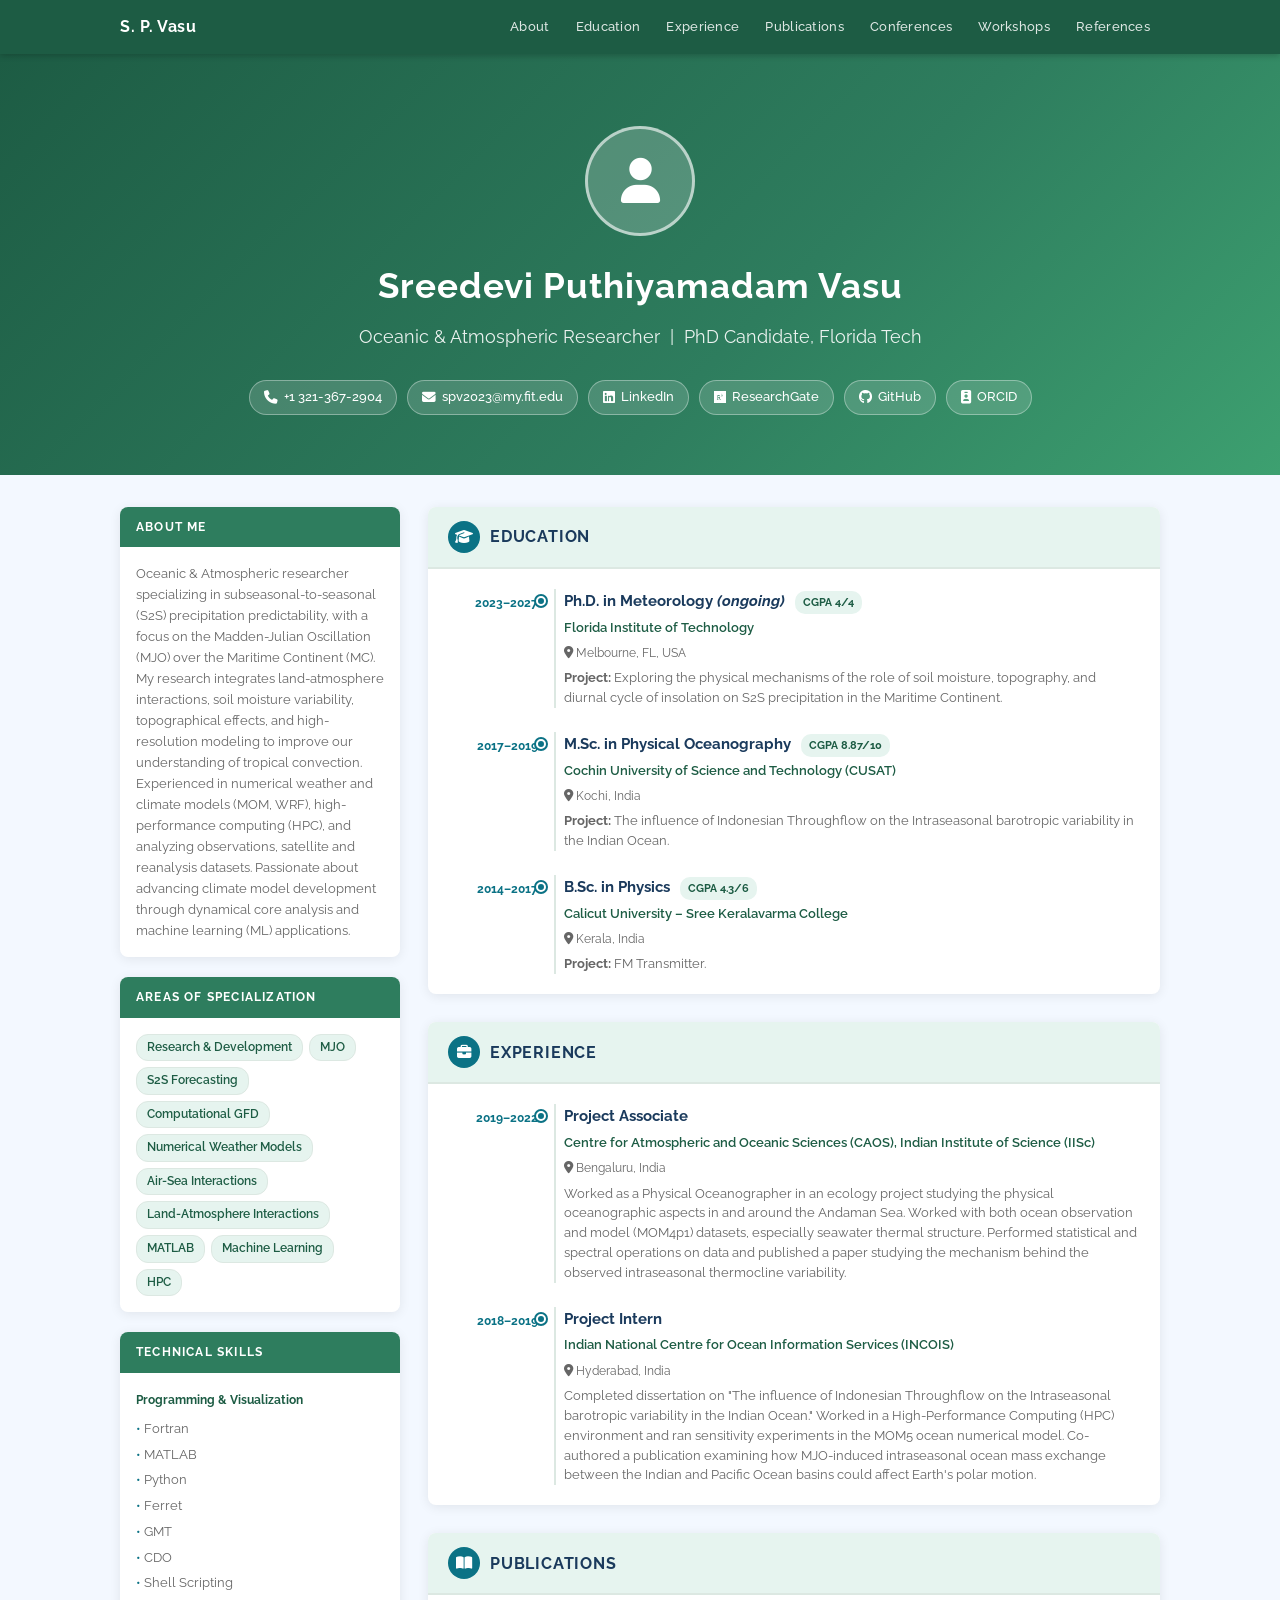
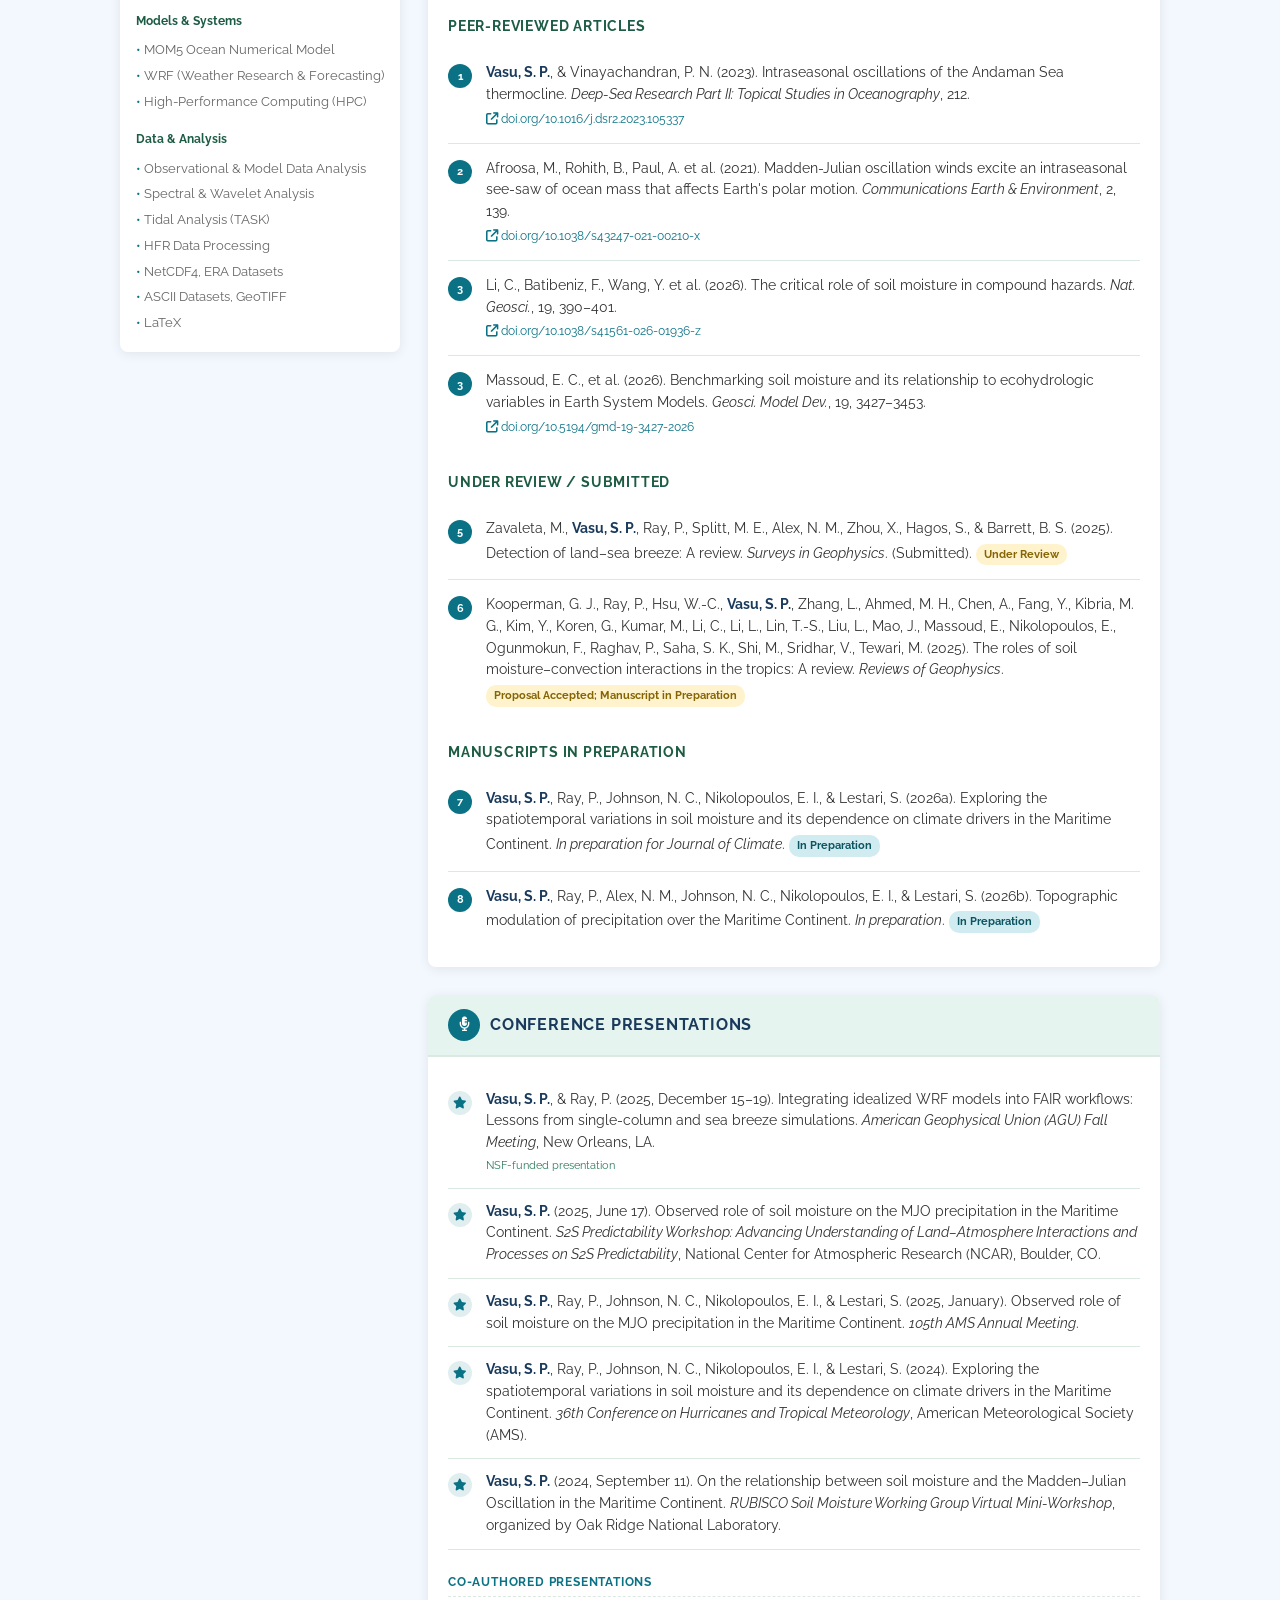
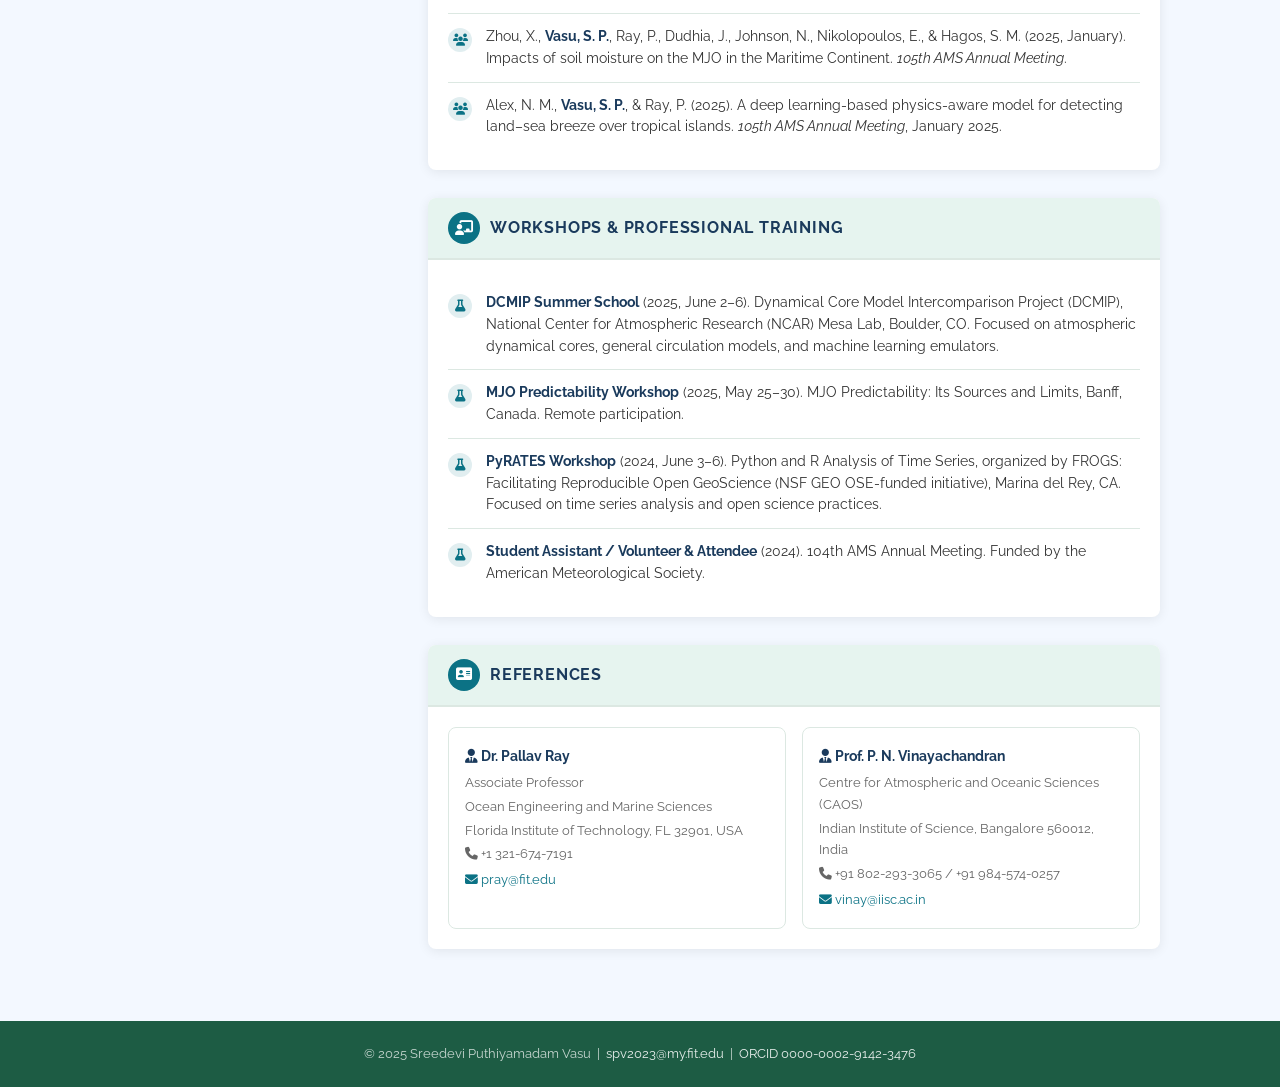
==== index.html @ 143bfe22 "Revise publication entries and fix formatting issues Updated publication details and formatting in t" ====
<!DOCTYPE html>
<html lang="en">
<head>
  <meta charset="UTF-8" />
  <meta name="viewport" content="width=device-width, initial-scale=1.0" />
  <title>Sreedevi Puthiyamadam Vasu – Oceanic &amp; Atmospheric Researcher</title>
  <meta name="description" content="Academic portfolio of Sreedevi Puthiyamadam Vasu, PhD candidate in Meteorology at Florida Institute of Technology, specializing in S2S precipitation predictability and the Madden-Julian Oscillation." />

  <!-- Font Awesome (icons) -->
  <link rel="stylesheet" href="https://cdnjs.cloudflare.com/ajax/libs/font-awesome/6.5.0/css/all.min.css" crossorigin="anonymous" referrerpolicy="no-referrer" />
  <!-- Google Fonts -->
  <link href="https://fonts.googleapis.com/css2?family=Raleway:wght@400;500;600;700&display=swap" rel="stylesheet" />
  <!-- Stylesheet -->
  <link rel="stylesheet" href="style.css" />
</head>
<body>

<!-- ===================== NAVIGATION ===================== -->
<nav aria-label="Site navigation">
  <div class="nav-inner">
    <span class="nav-brand">S. P. Vasu</span>
    <ul>
      <li><a href="#about">About</a></li>
      <li><a href="#education">Education</a></li>
      <li><a href="#experience">Experience</a></li>
      <li><a href="#publications">Publications</a></li>
      <li><a href="#conferences">Conferences</a></li>
      <li><a href="#workshops">Workshops</a></li>
      <li><a href="#references">References</a></li>
    </ul>
  </div>
</nav>

<!-- ===================== HERO ===================== -->
<header class="hero">
  <div class="avatar-circle" aria-hidden="true">
    <i class="fa-solid fa-user"></i>
  </div>
  <h1>Sreedevi Puthiyamadam Vasu</h1>
  <h2>Oceanic &amp; Atmospheric Researcher &nbsp;|&nbsp; PhD Candidate, Florida Tech</h2>

  <div class="contact-pills">
    <a href="tel:+13213672904">
      <span class="pill-icon"><i class="fa-solid fa-phone"></i></span>+1 321-367-2904
    </a>
    <a href="mailto:spv2023@my.fit.edu">
      <span class="pill-icon"><i class="fa-solid fa-envelope"></i></span>spv2023@my.fit.edu
    </a>
    <a href="https://www.linkedin.com/in/sreedeviputhiyamadam" target="_blank" rel="noopener">
      <span class="pill-icon"><i class="fa-brands fa-linkedin"></i></span>LinkedIn
    </a>
    <a href="https://www.researchgate.net/profile/Sreedevi-P-V" target="_blank" rel="noopener">
      <span class="pill-icon"><i class="fa-brands fa-researchgate"></i></span>ResearchGate
    </a>
    <a href="https://github.com/sputhiyamadam" target="_blank" rel="noopener">
      <span class="pill-icon"><i class="fa-brands fa-github"></i></span>GitHub
    </a>
    <a href="https://orcid.org/0000-0002-9142-3476" target="_blank" rel="noopener">
      <span class="pill-icon"><i class="fa-solid fa-id-badge"></i></span>ORCID
    </a>
  </div>
</header>

<!-- ===================== BODY LAYOUT ===================== -->
<div class="layout">

  <!-- ===== SIDEBAR ===== -->
  <aside class="sidebar" id="about">

    <!-- About -->
    <div class="card">
      <div class="card-header">About Me</div>
      <div class="card-body">
        <p>
          Oceanic &amp; Atmospheric researcher specializing in subseasonal-to-seasonal (S2S) precipitation
          predictability, with a focus on the Madden-Julian Oscillation (MJO) over the Maritime Continent (MC).
          My research integrates land-atmosphere interactions, soil moisture variability, topographical effects,
          and high-resolution modeling to improve our understanding of tropical convection. Experienced in
          numerical weather and climate models (MOM, WRF), high-performance computing (HPC), and analyzing
          observations, satellite and reanalysis datasets. Passionate about advancing climate model development
          through dynamical core analysis and machine learning (ML) applications.
        </p>
      </div>
    </div>

    <!-- Specializations -->
    <div class="card">
      <div class="card-header">Areas of Specialization</div>
      <div class="card-body">
        <div class="tag-cloud">
          <span class="tag">Research &amp; Development</span>
          <span class="tag">MJO</span>
          <span class="tag">S2S Forecasting</span>
          <span class="tag">Computational GFD</span>
          <span class="tag">Numerical Weather Models</span>
          <span class="tag">Air-Sea Interactions</span>
          <span class="tag">Land-Atmosphere Interactions</span>
          <span class="tag">MATLAB</span>
          <span class="tag">Machine Learning</span>
          <span class="tag">HPC</span>
        </div>
      </div>
    </div>

    <!-- Technical Skills -->
    <div class="card">
      <div class="card-header">Technical Skills</div>
      <div class="card-body">
        <div class="skill-group">
          <h4>Programming &amp; Visualization</h4>
          <ul>
            <li>Fortran</li>
            <li>MATLAB</li>
            <li>Python</li>
            <li>Ferret</li>
            <li>GMT</li>
            <li>CDO</li>
            <li>Shell Scripting</li>
          </ul>
        </div>
        <div class="skill-group">
          <h4>Models &amp; Systems</h4>
          <ul>
            <li>MOM5 Ocean Numerical Model</li>
            <li>WRF (Weather Research &amp; Forecasting)</li>
            <li>High-Performance Computing (HPC)</li>
          </ul>
        </div>
        <div class="skill-group">
          <h4>Data &amp; Analysis</h4>
          <ul>
            <li>Observational &amp; Model Data Analysis</li>
            <li>Spectral &amp; Wavelet Analysis</li>
            <li>Tidal Analysis (TASK)</li>
            <li>HFR Data Processing</li>
            <li>NetCDF4, ERA Datasets</li>
            <li>ASCII Datasets, GeoTIFF</li>
            <li>LaTeX</li>
          </ul>
        </div>
      </div>
    </div>

  </aside>

  <!-- ===== MAIN CONTENT ===== -->
  <main class="main-content">

    <!-- EDUCATION -->
    <section id="education">
      <div class="section-header">
        <div class="section-icon" aria-hidden="true"><i class="fa-solid fa-graduation-cap"></i></div>
        <h2>Education</h2>
      </div>
      <div class="section-body">
        <ul class="timeline">

          <li class="timeline-item">
            <div class="timeline-years">2023–2027</div>
            <div class="timeline-content">
              <div class="timeline-title">
                Ph.D. in Meteorology <em>(ongoing)</em>
                <span class="grade-badge">CGPA 4/4</span>
              </div>
              <div class="timeline-sub">Florida Institute of Technology</div>
              <div class="timeline-location"><i class="fa-solid fa-location-dot"></i> Melbourne, FL, USA</div>
              <div class="timeline-detail">
                <strong>Project:</strong> Exploring the physical mechanisms of the role of soil moisture, topography,
                and diurnal cycle of insolation on S2S precipitation in the Maritime Continent.
              </div>
            </div>
          </li>

          <li class="timeline-item">
            <div class="timeline-years">2017–2019</div>
            <div class="timeline-content">
              <div class="timeline-title">
                M.Sc. in Physical Oceanography
                <span class="grade-badge">CGPA 8.87/10</span>
              </div>
              <div class="timeline-sub">Cochin University of Science and Technology (CUSAT)</div>
              <div class="timeline-location"><i class="fa-solid fa-location-dot"></i> Kochi, India</div>
              <div class="timeline-detail">
                <strong>Project:</strong> The influence of Indonesian Throughflow on the Intraseasonal barotropic
                variability in the Indian Ocean.
              </div>
            </div>
          </li>

          <li class="timeline-item">
            <div class="timeline-years">2014–2017</div>
            <div class="timeline-content">
              <div class="timeline-title">
                B.Sc. in Physics
                <span class="grade-badge">CGPA 4.3/6</span>
              </div>
              <div class="timeline-sub">Calicut University – Sree Keralavarma College</div>
              <div class="timeline-location"><i class="fa-solid fa-location-dot"></i> Kerala, India</div>
              <div class="timeline-detail">
                <strong>Project:</strong> FM Transmitter.
              </div>
            </div>
          </li>

        </ul>
      </div>
    </section>

    <!-- EXPERIENCE -->
    <section id="experience">
      <div class="section-header">
        <div class="section-icon" aria-hidden="true"><i class="fa-solid fa-briefcase"></i></div>
        <h2>Experience</h2>
      </div>
      <div class="section-body">
        <ul class="timeline">

          <li class="timeline-item">
            <div class="timeline-years">2019–2022</div>
            <div class="timeline-content">
              <div class="timeline-title">Project Associate</div>
              <div class="timeline-sub">Centre for Atmospheric and Oceanic Sciences (CAOS), Indian Institute of Science (IISc)</div>
              <div class="timeline-location"><i class="fa-solid fa-location-dot"></i> Bengaluru, India</div>
              <div class="timeline-detail">
                Worked as a Physical Oceanographer in an ecology project studying the physical oceanographic
                aspects in and around the Andaman Sea. Worked with both ocean observation and model (MOM4p1)
                datasets, especially seawater thermal structure. Performed statistical and spectral operations
                on data and published a paper studying the mechanism behind the observed intraseasonal
                thermocline variability.
              </div>
            </div>
          </li>

          <li class="timeline-item">
            <div class="timeline-years">2018–2019</div>
            <div class="timeline-content">
              <div class="timeline-title">Project Intern</div>
              <div class="timeline-sub">Indian National Centre for Ocean Information Services (INCOIS)</div>
              <div class="timeline-location"><i class="fa-solid fa-location-dot"></i> Hyderabad, India</div>
              <div class="timeline-detail">
                Completed dissertation on "The influence of Indonesian Throughflow on the Intraseasonal
                barotropic variability in the Indian Ocean." Worked in a High-Performance Computing (HPC)
                environment and ran sensitivity experiments in the MOM5 ocean numerical model. Co-authored
                a publication examining how MJO-induced intraseasonal ocean mass exchange between the Indian
                and Pacific Ocean basins could affect Earth's polar motion.
              </div>
            </div>
          </li>

        </ul>
      </div>
    </section>

    <!-- PUBLICATIONS -->
    <section id="publications">
      <div class="section-header">
        <div class="section-icon" aria-hidden="true"><i class="fa-solid fa-book-open"></i></div>
        <h2>Publications</h2>
      </div>
      <div class="section-body">

        <h3 style="font-size:.85rem;color:var(--green-dk);text-transform:uppercase;letter-spacing:.8px;margin-bottom:10px;">Peer-Reviewed Articles</h3>
        <ul class="pub-list">

          <li class="pub-item">
            <div class="pub-num">1</div>
            <div class="pub-text">
              <strong>Vasu, S. P.</strong>, &amp; Vinayachandran, P. N. (2023). Intraseasonal oscillations of the
              Andaman Sea thermocline. <em>Deep-Sea Research Part II: Topical Studies in Oceanography</em>, 212.
              <a class="doi-link" href="https://doi.org/10.1016/j.dsr2.2023.105337" target="_blank" rel="noopener">
                <i class="fa-solid fa-arrow-up-right-from-square"></i> doi.org/10.1016/j.dsr2.2023.105337
              </a>
            </div>
          </li>

          <li class="pub-item">
            <div class="pub-num">2</div>
            <div class="pub-text">
              Afroosa, M., Rohith, B., Paul, A. et al. (2021). Madden-Julian oscillation winds excite an
              intraseasonal see-saw of ocean mass that affects Earth's polar motion.
              <em>Communications Earth &amp; Environment</em>, 2, 139.
              <a class="doi-link" href="https://doi.org/10.1038/s43247-021-00210-x" target="_blank" rel="noopener">
                <i class="fa-solid fa-arrow-up-right-from-square"></i> doi.org/10.1038/s43247-021-00210-x
              </a>
            </div>
          </li>

          <li class="pub-item">
            <div class="pub-num">3</div>
            <div class="pub-text">
              Li, C., Batibeniz, F., Wang, Y. et al. (2026). The critical role of soil moisture in compound hazards.
              <em>Nat. Geosci.</em>, 19, 390–401.
              <a class="doi-link" href="https://doi.org/10.1038/s41561-026-01936-z" target="_blank" rel="noopener">
                <i class="fa-solid fa-arrow-up-right-from-square"></i> doi.org/10.1038/s41561-026-01936-z
              </a>
            </div>
          </li>
          
          <li class="pub-item">
            <div class="pub-num">3</div>
            <div class="pub-text">
              Massoud, E. C., et al. (2026). Benchmarking soil moisture and its relationship to ecohydrologic variables in Earth System Models.
              <em> Geosci. Model Dev.</em>, 19, 3427–3453.
              <a class="doi-link" href="https://doi.org/10.5194/gmd-19-3427-2026" target="_blank" rel="noopener">
                <i class="fa-solid fa-arrow-up-right-from-square"></i> doi.org/10.5194/gmd-19-3427-2026
              </a>
            </div>
          </li>
          
        </ul>

        <h3 style="font-size:.85rem;color:var(--green-dk);text-transform:uppercase;letter-spacing:.8px;margin:20px 0 10px;">Under Review / Submitted</h3>
        <ul class="pub-list">

          <li class="pub-item">
            <div class="pub-num">5</div>
            <div class="pub-text">
              Zavaleta, M., <strong>Vasu, S. P.</strong>, Ray, P., Splitt, M. E., Alex, N. M., Zhou, X.,
              Hagos, S., &amp; Barrett, B. S. (2025). Detection of land–sea breeze: A review.
              <em>Surveys in Geophysics</em>. (Submitted).
              <span class="pub-badge badge-review">Under Review</span>
            </div>
          </li>

          <li class="pub-item">
            <div class="pub-num">6</div>
            <div class="pub-text">
              Kooperman, G. J., Ray, P., Hsu, W.-C., <strong>Vasu, S. P.</strong>, Zhang, L., Ahmed, M. H.,
              Chen, A., Fang, Y., Kibria, M. G., Kim, Y., Koren, G., Kumar, M., Li, C., Li, L., Lin, T.-S.,
              Liu, L., Mao, J., Massoud, E., Nikolopoulos, E., Ogunmokun, F., Raghav, P., Saha, S. K.,
              Shi, M., Sridhar, V., Tewari, M. (2025). The roles of soil moisture–convection interactions in
              the tropics: A review. <em>Reviews of Geophysics</em>.
              <span class="pub-badge badge-review">Proposal Accepted; Manuscript in Preparation</span>
            </div>
          </li>

        </ul>

        <h3 style="font-size:.85rem;color:var(--green-dk);text-transform:uppercase;letter-spacing:.8px;margin:20px 0 10px;">Manuscripts in Preparation</h3>
        <ul class="pub-list">

          <li class="pub-item">
            <div class="pub-num">7</div>
            <div class="pub-text">
              <strong>Vasu, S. P.</strong>, Ray, P., Johnson, N. C., Nikolopoulos, E. I., &amp; Lestari, S.
              (2026a). Exploring the spatiotemporal variations in soil moisture and its dependence on climate
              drivers in the Maritime Continent.
              <em>In preparation for Journal of Climate</em>.
              <span class="pub-badge badge-prep">In Preparation</span>
            </div>
          </li>

          <li class="pub-item">
            <div class="pub-num">8</div>
            <div class="pub-text">
              <strong>Vasu, S. P.</strong>, Ray, P., Alex, N. M., Johnson, N. C., Nikolopoulos, E. I., &amp;
              Lestari, S. (2026b). Topographic modulation of precipitation over the Maritime Continent.
              <em>In preparation</em>.
              <span class="pub-badge badge-prep">In Preparation</span>
            </div>
          </li>

        </ul>
      </div>
    </section>

    <!-- CONFERENCE PRESENTATIONS -->
    <section id="conferences">
      <div class="section-header">
        <div class="section-icon" aria-hidden="true"><i class="fa-solid fa-microphone-lines"></i></div>
        <h2>Conference Presentations</h2>
      </div>
      <div class="section-body">
        <ul class="conf-list">

          <li class="conf-item">
            <div class="conf-icon"><i class="fa-solid fa-star"></i></div>
            <div class="conf-text">
              <strong>Vasu, S. P.</strong>, &amp; Ray, P. (2025, December 15–19). Integrating idealized WRF models
              into FAIR workflows: Lessons from single-column and sea breeze simulations.
              <em>American Geophysical Union (AGU) Fall Meeting</em>, New Orleans, LA.
              <br><small style="color:var(--green);">NSF-funded presentation</small>
            </div>
          </li>

          <li class="conf-item">
            <div class="conf-icon"><i class="fa-solid fa-star"></i></div>
            <div class="conf-text">
              <strong>Vasu, S. P.</strong> (2025, June 17). Observed role of soil moisture on the MJO precipitation
              in the Maritime Continent.
              <em>S2S Predictability Workshop: Advancing Understanding of Land–Atmosphere Interactions and
              Processes on S2S Predictability</em>, National Center for Atmospheric Research (NCAR), Boulder, CO.
            </div>
          </li>

          <li class="conf-item">
            <div class="conf-icon"><i class="fa-solid fa-star"></i></div>
            <div class="conf-text">
              <strong>Vasu, S. P.</strong>, Ray, P., Johnson, N. C., Nikolopoulos, E. I., &amp; Lestari, S.
              (2025, January). Observed role of soil moisture on the MJO precipitation in the Maritime Continent.
              <em>105th AMS Annual Meeting</em>.
            </div>
          </li>

          <li class="conf-item">
            <div class="conf-icon"><i class="fa-solid fa-star"></i></div>
            <div class="conf-text">
              <strong>Vasu, S. P.</strong>, Ray, P., Johnson, N. C., Nikolopoulos, E. I., &amp; Lestari, S.
              (2024). Exploring the spatiotemporal variations in soil moisture and its dependence on climate
              drivers in the Maritime Continent.
              <em>36th Conference on Hurricanes and Tropical Meteorology</em>, American Meteorological Society (AMS).
            </div>
          </li>

          <li class="conf-item">
            <div class="conf-icon"><i class="fa-solid fa-star"></i></div>
            <div class="conf-text">
              <strong>Vasu, S. P.</strong> (2024, September 11). On the relationship between soil moisture and
              the Madden–Julian Oscillation in the Maritime Continent.
              <em>RUBISCO Soil Moisture Working Group Virtual Mini-Workshop</em>, organized by Oak Ridge National
              Laboratory.
            </div>
          </li>

          <li class="conf-item" style="grid-column:1/-1">
            <div class="conf-divider" style="width:100%;">Co-authored Presentations</div>
          </li>

          <li class="conf-item">
            <div class="conf-icon"><i class="fa-solid fa-users"></i></div>
            <div class="conf-text">
              Zhou, X., <strong>Vasu, S. P.</strong>, Ray, P., Dudhia, J., Johnson, N., Nikolopoulos, E.,
              &amp; Hagos, S. M. (2025, January). Impacts of soil moisture on the MJO in the Maritime Continent.
              <em>105th AMS Annual Meeting</em>.
            </div>
          </li>

          <li class="conf-item">
            <div class="conf-icon"><i class="fa-solid fa-users"></i></div>
            <div class="conf-text">
              Alex, N. M., <strong>Vasu, S. P.</strong>, &amp; Ray, P. (2025). A deep learning-based
              physics-aware model for detecting land–sea breeze over tropical islands.
              <em>105th AMS Annual Meeting</em>, January 2025.
            </div>
          </li>

        </ul>
      </div>
    </section>

    <!-- WORKSHOPS & TRAINING -->
    <section id="workshops">
      <div class="section-header">
        <div class="section-icon" aria-hidden="true"><i class="fa-solid fa-chalkboard-user"></i></div>
        <h2>Workshops &amp; Professional Training</h2>
      </div>
      <div class="section-body">
        <ul class="conf-list">

          <li class="conf-item">
            <div class="conf-icon"><i class="fa-solid fa-flask"></i></div>
            <div class="conf-text">
              <strong>DCMIP Summer School</strong> (2025, June 2–6). Dynamical Core Model Intercomparison Project
              (DCMIP), National Center for Atmospheric Research (NCAR) Mesa Lab, Boulder, CO. Focused on
              atmospheric dynamical cores, general circulation models, and machine learning emulators.
            </div>
          </li>

          <li class="conf-item">
            <div class="conf-icon"><i class="fa-solid fa-flask"></i></div>
            <div class="conf-text">
              <strong>MJO Predictability Workshop</strong> (2025, May 25–30). MJO Predictability: Its Sources and
              Limits, Banff, Canada. Remote participation.
            </div>
          </li>

          <li class="conf-item">
            <div class="conf-icon"><i class="fa-solid fa-flask"></i></div>
            <div class="conf-text">
              <strong>PyRATES Workshop</strong> (2024, June 3–6). Python and R Analysis of Time Series, organized
              by FROGS: Facilitating Reproducible Open GeoScience (NSF GEO OSE-funded initiative), Marina del
              Rey, CA. Focused on time series analysis and open science practices.
            </div>
          </li>

          <li class="conf-item">
            <div class="conf-icon"><i class="fa-solid fa-flask"></i></div>
            <div class="conf-text">
              <strong>Student Assistant / Volunteer &amp; Attendee</strong> (2024). 104th AMS Annual Meeting.
              Funded by the American Meteorological Society.
            </div>
          </li>

        </ul>
      </div>
    </section>

    <!-- REFERENCES -->
    <section id="references">
      <div class="section-header">
        <div class="section-icon" aria-hidden="true"><i class="fa-solid fa-address-card"></i></div>
        <h2>References</h2>
      </div>
      <div class="section-body">
        <div class="ref-grid">

          <div class="ref-card">
            <h3><i class="fa-solid fa-user-tie"></i> Dr. Pallav Ray</h3>
            <p>Associate Professor</p>
            <p>Ocean Engineering and Marine Sciences</p>
            <p>Florida Institute of Technology, FL 32901, USA</p>
            <p><i class="fa-solid fa-phone"></i> +1 321-674-7191</p>
            <a href="mailto:pray@fit.edu"><i class="fa-solid fa-envelope"></i> pray@fit.edu</a>
          </div>

          <div class="ref-card">
            <h3><i class="fa-solid fa-user-tie"></i> Prof. P. N. Vinayachandran</h3>
            <p>Centre for Atmospheric and Oceanic Sciences (CAOS)</p>
            <p>Indian Institute of Science, Bangalore 560012, India</p>
            <p><i class="fa-solid fa-phone"></i> +91 802-293-3065 / +91 984-574-0257</p>
            <a href="mailto:vinay@iisc.ac.in"><i class="fa-solid fa-envelope"></i> vinay@iisc.ac.in</a>
          </div>

        </div>
      </div>
    </section>

  </main>
</div><!-- /.layout -->

<!-- ===================== FOOTER ===================== -->
<footer>
  <p>
    &copy; 2025 Sreedevi Puthiyamadam Vasu &nbsp;|&nbsp;
    <a href="mailto:spv2023@my.fit.edu">spv2023@my.fit.edu</a> &nbsp;|&nbsp;
    <a href="https://orcid.org/0000-0002-9142-3476" target="_blank" rel="noopener">ORCID 0000-0002-9142-3476</a>
  </p>
</footer>

</body>
</html>
---- style.css ----
/* =============================================
   Sreedevi Puthiyamadam Vasu – Academic Portfolio
   ============================================= */

/* ---------- Reset & Base ---------- */
*, *::before, *::after {
  box-sizing: border-box;
  margin: 0;
  padding: 0;
}

:root {
  --green:    #2e7d5e;
  --green-dk: #1d5c44;
  --green-lt: #e6f4ef;
  --blue:     #1a3a5c;

  /* Updated palette (requested):
     - Accent: deep ocean teal
     - Background: soft blue tint
  */
  --accent:   #0B7285;
  --text:     #333;
  --muted:    #666;
  --border:   #dce8e2;
  --bg:       #F3F8FF;
  --white:    #ffffff;
  --shadow:   0 2px 12px rgba(0,0,0,.08);
  --radius:   8px;
  --font-sans: 'Raleway', 'Segoe UI', Arial, sans-serif;
}

html { scroll-behavior: smooth; }

body {
  font-family: var(--font-sans);
  font-size: 15px;
  color: var(--text);
  background: var(--bg);
  line-height: 1.7;
}

a { color: var(--accent); text-decoration: none; }
a:hover { text-decoration: underline; }

/* ---------- Google Font ---------- */
@import url('https://fonts.googleapis.com/css2?family=Raleway:wght@400;500;600;700&display=swap');

/* ---------- Layout ---------- */
.container {
  max-width: 1080px;
  margin: 0 auto;
  padding: 0 20px;
}

/* ---------- Navigation ---------- */
nav {
  background: var(--green-dk);
  position: sticky;
  top: 0;
  z-index: 100;
  box-shadow: 0 2px 6px rgba(0,0,0,.2);
}

nav .nav-inner {
  display: flex;
  align-items: center;
  justify-content: space-between;
  height: 54px;
  max-width: 1080px;
  margin: 0 auto;
  padding: 0 20px;
}

nav .nav-brand {
  color: var(--white);
  font-weight: 700;
  font-size: 1rem;
  letter-spacing: .5px;
}

nav ul {
  list-style: none;
  display: flex;
  gap: 6px;
  flex-wrap: wrap;
}

nav ul li a {
  color: rgba(255,255,255,.85);
  font-size: .8rem;
  font-weight: 500;
  padding: 6px 10px;
  border-radius: 4px;
  transition: background .2s, color .2s;
  letter-spacing: .3px;
}

nav ul li a:hover {
  background: rgba(255,255,255,.15);
  color: var(--white);
  text-decoration: none;
}

/* ---------- Hero / Header ---------- */
header.hero {
  background: linear-gradient(135deg, var(--green-dk) 0%, var(--green) 60%, #3da070 100%);
  color: var(--white);
  padding: 72px 20px 60px;
  text-align: center;
}

header.hero .avatar-circle {
  width: 110px;
  height: 110px;
  border-radius: 50%;
  background: rgba(255,255,255,.2);
  border: 3px solid rgba(255,255,255,.6);
  display: flex;
  align-items: center;
  justify-content: center;
  font-size: 2.8rem;
  margin: 0 auto 20px;
  color: var(--white);
}

header.hero h1 {
  font-size: 2.2rem;
  font-weight: 700;
  letter-spacing: 1px;
  margin-bottom: 6px;
}

header.hero h2 {
  font-size: 1.1rem;
  font-weight: 400;
  opacity: .9;
  margin-bottom: 28px;
}

.contact-pills {
  display: flex;
  flex-wrap: wrap;
  justify-content: center;
  gap: 10px;
}

.contact-pills a {
  display: inline-flex;
  align-items: center;
  gap: 6px;
  background: rgba(255,255,255,.15);
  color: var(--white);
  border: 1px solid rgba(255,255,255,.35);
  border-radius: 20px;
  padding: 5px 14px;
  font-size: .8rem;
  font-weight: 500;
  transition: background .2s;
}

.contact-pills a:hover {
  background: rgba(255,255,255,.28);
  text-decoration: none;
}

.contact-pills .pill-icon { font-size: .85rem; }

/* ---------- Two-column layout ---------- */
.layout {
  display: grid;
  grid-template-columns: 280px 1fr;
  gap: 28px;
  padding: 32px 20px;
  max-width: 1080px;
  margin: 0 auto;
  align-items: start;
}

/* ---------- Sidebar ---------- */
.sidebar {
  position: sticky;
  top: 70px;
  display: flex;
  flex-direction: column;
  gap: 20px;
}

.card {
  background: var(--white);
  border-radius: var(--radius);
  box-shadow: var(--shadow);
  overflow: hidden;
}

.card-header {
  background: var(--green);
  color: var(--white);
  font-size: .75rem;
  font-weight: 700;
  letter-spacing: 1.2px;
  text-transform: uppercase;
  padding: 10px 16px;
}

.card-body {
  padding: 16px;
}

/* About mini */
.card-body p { font-size: .82rem; color: var(--muted); line-height: 1.6; }

/* Skills list */
.skill-group { margin-bottom: 14px; }
.skill-group:last-child { margin-bottom: 0; }
.skill-group h4 { font-size: .78rem; color: var(--green-dk); font-weight: 700; margin-bottom: 6px; }
.skill-group ul { list-style: none; }
.skill-group ul li { font-size: .8rem; color: var(--muted); padding: 2px 0; }
.skill-group ul li::before { content: "•  "; color: var(--accent); }

/* Specialization tags */
.tag-cloud { display: flex; flex-wrap: wrap; gap: 6px; }
.tag {
  background: var(--green-lt);
  color: var(--green-dk);
  border: 1px solid var(--border);
  border-radius: 12px;
  padding: 3px 10px;
  font-size: .72rem;
  font-weight: 600;
}

/* ---------- Main content ---------- */
.main-content {
  display: flex;
  flex-direction: column;
  gap: 28px;
}

/* ---------- Sections ---------- */
section {
  background: var(--white);
  border-radius: var(--radius);
  box-shadow: var(--shadow);
  overflow: hidden;
}

.section-header {
  display: flex;
  align-items: center;
  gap: 10px;
  background: var(--green-lt);
  border-bottom: 2px solid var(--border);
  padding: 14px 20px;
}

.section-header .section-icon {
  width: 32px;
  height: 32px;
  border-radius: 50%;
  background: var(--accent);
  color: var(--white);
  display: flex;
  align-items: center;
  justify-content: center;
  font-size: .9rem;
  flex-shrink: 0;
}

.section-header h2 {
  font-size: 1rem;
  font-weight: 700;
  color: var(--blue);
  text-transform: uppercase;
  letter-spacing: .8px;
}

.section-body { padding: 20px; }

/* ---------- Timeline (Degrees & Experience) ---------- */
.timeline { list-style: none; }

.timeline-item {
  display: grid;
  grid-template-columns: 90px 1fr;
  gap: 0 16px;
  margin-bottom: 24px;
  position: relative;
}

.timeline-item:last-child { margin-bottom: 0; }

.timeline-years {
  text-align: right;
  font-size: .78rem;
  font-weight: 700;
  color: var(--accent);
  padding-top: 3px;
  position: relative;
}

.timeline-years::after {
  content: '';
  position: absolute;
  right: -8px;
  top: 7px;
  width: 10px;
  height: 10px;
  border-radius: 50%;
  background: var(--accent);
  border: 2px solid var(--white);
  box-shadow: 0 0 0 2px var(--accent);
}

.timeline-content {
  padding-left: 8px;
  border-left: 2px solid var(--border);
}

.timeline-title {
  font-weight: 700;
  font-size: .95rem;
  color: var(--blue);
  margin-bottom: 2px;
}

.timeline-sub {
  font-size: .82rem;
  color: var(--green-dk);
  font-weight: 600;
  margin-bottom: 3px;
}

.timeline-location {
  font-size: .78rem;
  color: var(--muted);
  margin-bottom: 5px;
}

.timeline-detail {
  font-size: .8rem;
  color: var(--muted);
  line-height: 1.55;
}

.grade-badge {
  display: inline-block;
  background: var(--green-lt);
  color: var(--green-dk);
  border-radius: 10px;
  font-size: .7rem;
  font-weight: 700;
  padding: 2px 8px;
  margin-left: 6px;
}

/* ---------- Publications ---------- */
.pub-list { list-style: none; }

.pub-item {
  padding: 14px 0;
  border-bottom: 1px solid var(--border);
  display: grid;
  grid-template-columns: 28px 1fr;
  gap: 0 10px;
}

.pub-item:last-child { border-bottom: none; }

.pub-num {
  width: 24px;
  height: 24px;
  border-radius: 50%;
  background: var(--accent);
  color: var(--white);
  font-size: .7rem;
  font-weight: 700;
  display: flex;
  align-items: center;
  justify-content: center;
  flex-shrink: 0;
  margin-top: 2px;
}

.pub-text { font-size: .85rem; color: var(--text); line-height: 1.6; }
.pub-text strong { color: var(--blue); }
.pub-text .doi-link { font-size: .78rem; color: var(--accent); display: block; margin-top: 3px; }

/* Under review / in prep badge */
.pub-badge {
  display: inline-block;
  border-radius: 10px;
  font-size: .68rem;
  font-weight: 700;
  padding: 2px 8px;
  margin-top: 4px;
}
.badge-review { background: #fff3cd; color: #856404; }
.badge-prep   { background: #d1ecf1; color: #0c5460; }

/* ---------- Conference / Workshops ---------- */
.conf-list { list-style: none; }

.conf-item {
  padding: 12px 0;
  border-bottom: 1px solid var(--border);
  display: grid;
  grid-template-columns: 28px 1fr;
  gap: 0 10px;
}

.conf-item:last-child { border-bottom: none; }

.conf-icon {
  width: 24px;
  height: 24px;
  border-radius: 50%;
  background: rgba(11,114,133,.12);
  color: var(--accent);
  font-size: .75rem;
  display: flex;
  align-items: center;
  justify-content: center;
  flex-shrink: 0;
  margin-top: 2px;
}

.conf-text { font-size: .85rem; color: var(--text); line-height: 1.6; }
.conf-text strong { color: var(--blue); }

.conf-divider {
  font-size: .75rem;
  font-weight: 700;
  color: var(--accent);
  text-transform: uppercase;
  letter-spacing: .8px;
  padding: 10px 0 4px;
  border-bottom: 1px dashed var(--border);
  margin-bottom: 4px;
  grid-column: 1 / -1;
}

/* ---------- References ---------- */
.ref-grid {
  display: grid;
  grid-template-columns: repeat(auto-fit, minmax(240px, 1fr));
  gap: 16px;
}

.ref-card {
  border: 1px solid var(--border);
  border-radius: var(--radius);
  padding: 16px;
}

.ref-card h3 { font-size: .9rem; color: var(--blue); margin-bottom: 4px; }
.ref-card p  { font-size: .8rem; color: var(--muted); margin-bottom: 2px; }
.ref-card a  { font-size: .8rem; color: var(--accent); }

/* ---------- Footer ---------- */
footer {
  background: var(--green-dk);
  color: rgba(255,255,255,.75);
  text-align: center;
  padding: 22px 20px;
  font-size: .8rem;
  margin-top: 40px;
}

footer a { color: rgba(255,255,255,.9); }

/* ---------- Responsive ---------- */
@media (max-width: 780px) {
  .layout {
    grid-template-columns: 1fr;
    padding: 20px 14px;
  }

  .sidebar { position: static; }

  header.hero h1 { font-size: 1.6rem; }

  .timeline-item {
    grid-template-columns: 70px 1fr;
  }

  nav ul { gap: 2px; }
  nav ul li a { font-size: .72rem; padding: 4px 7px; }
}
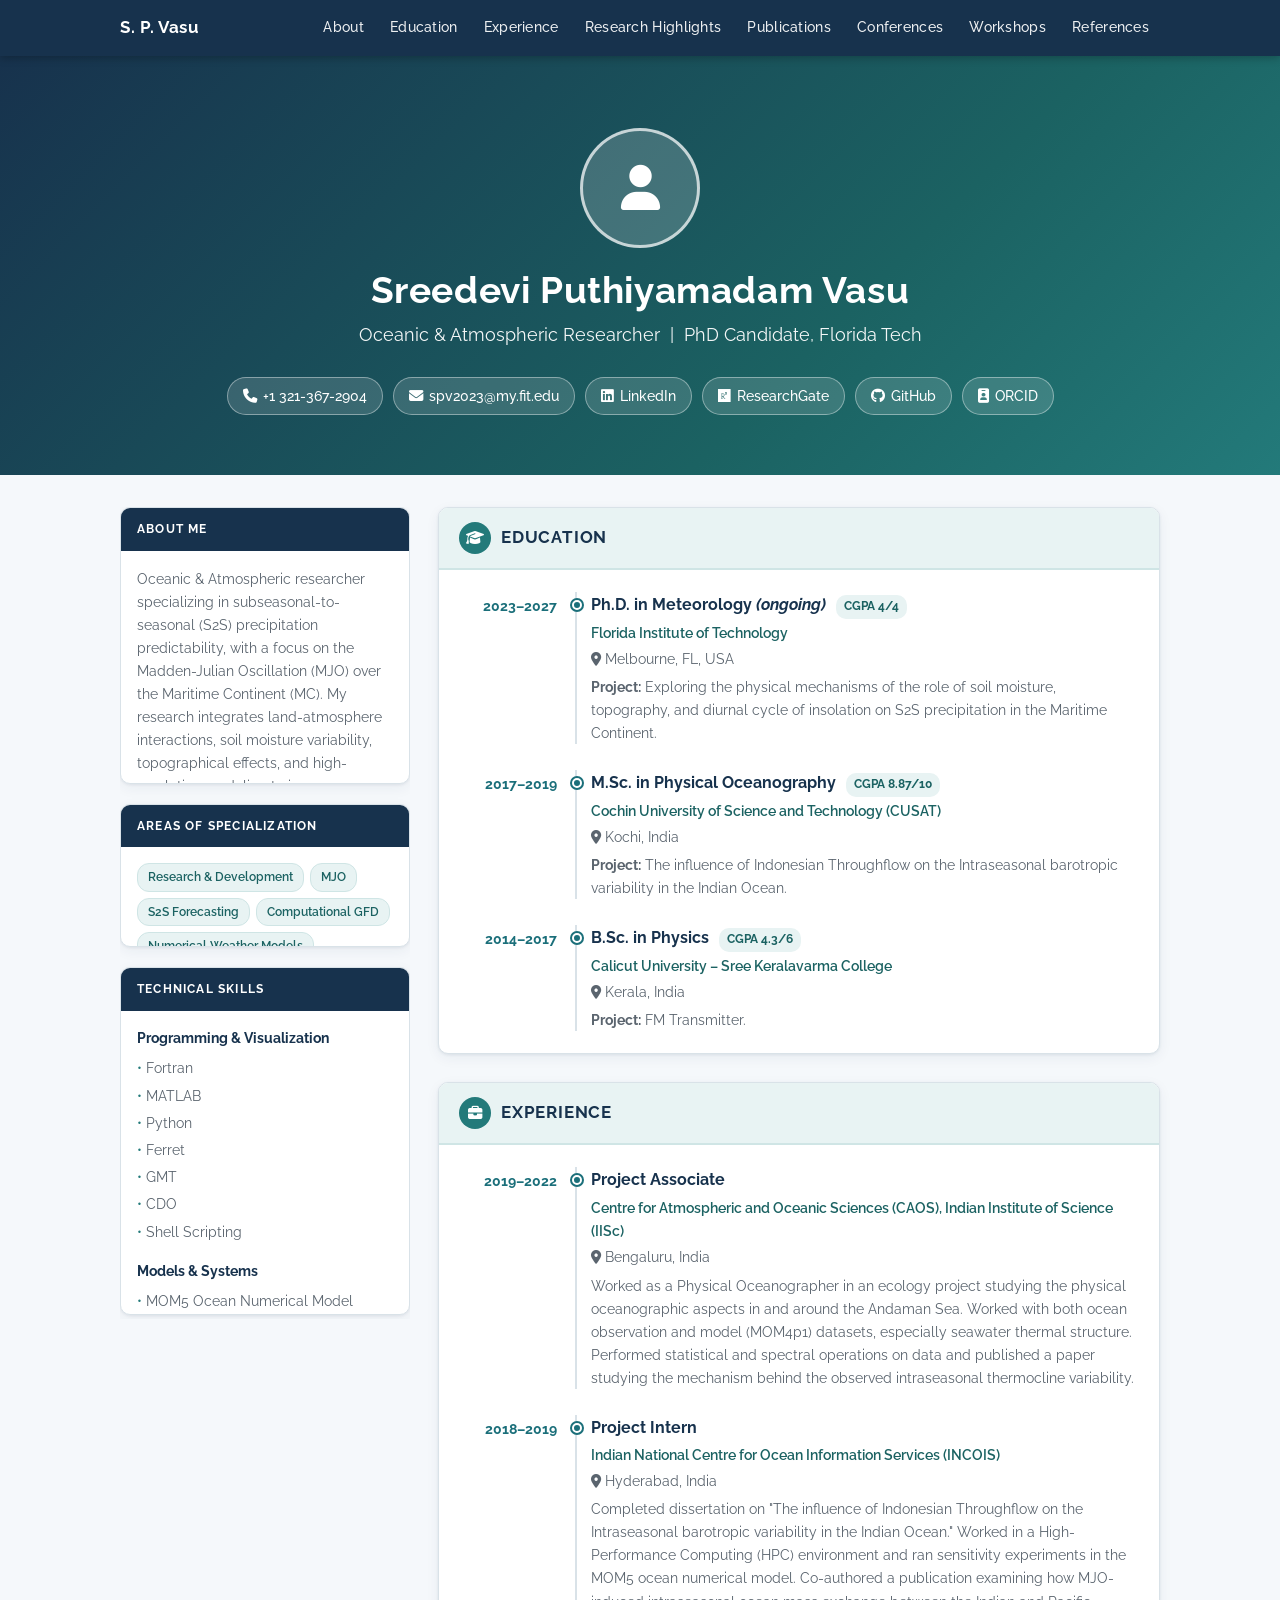
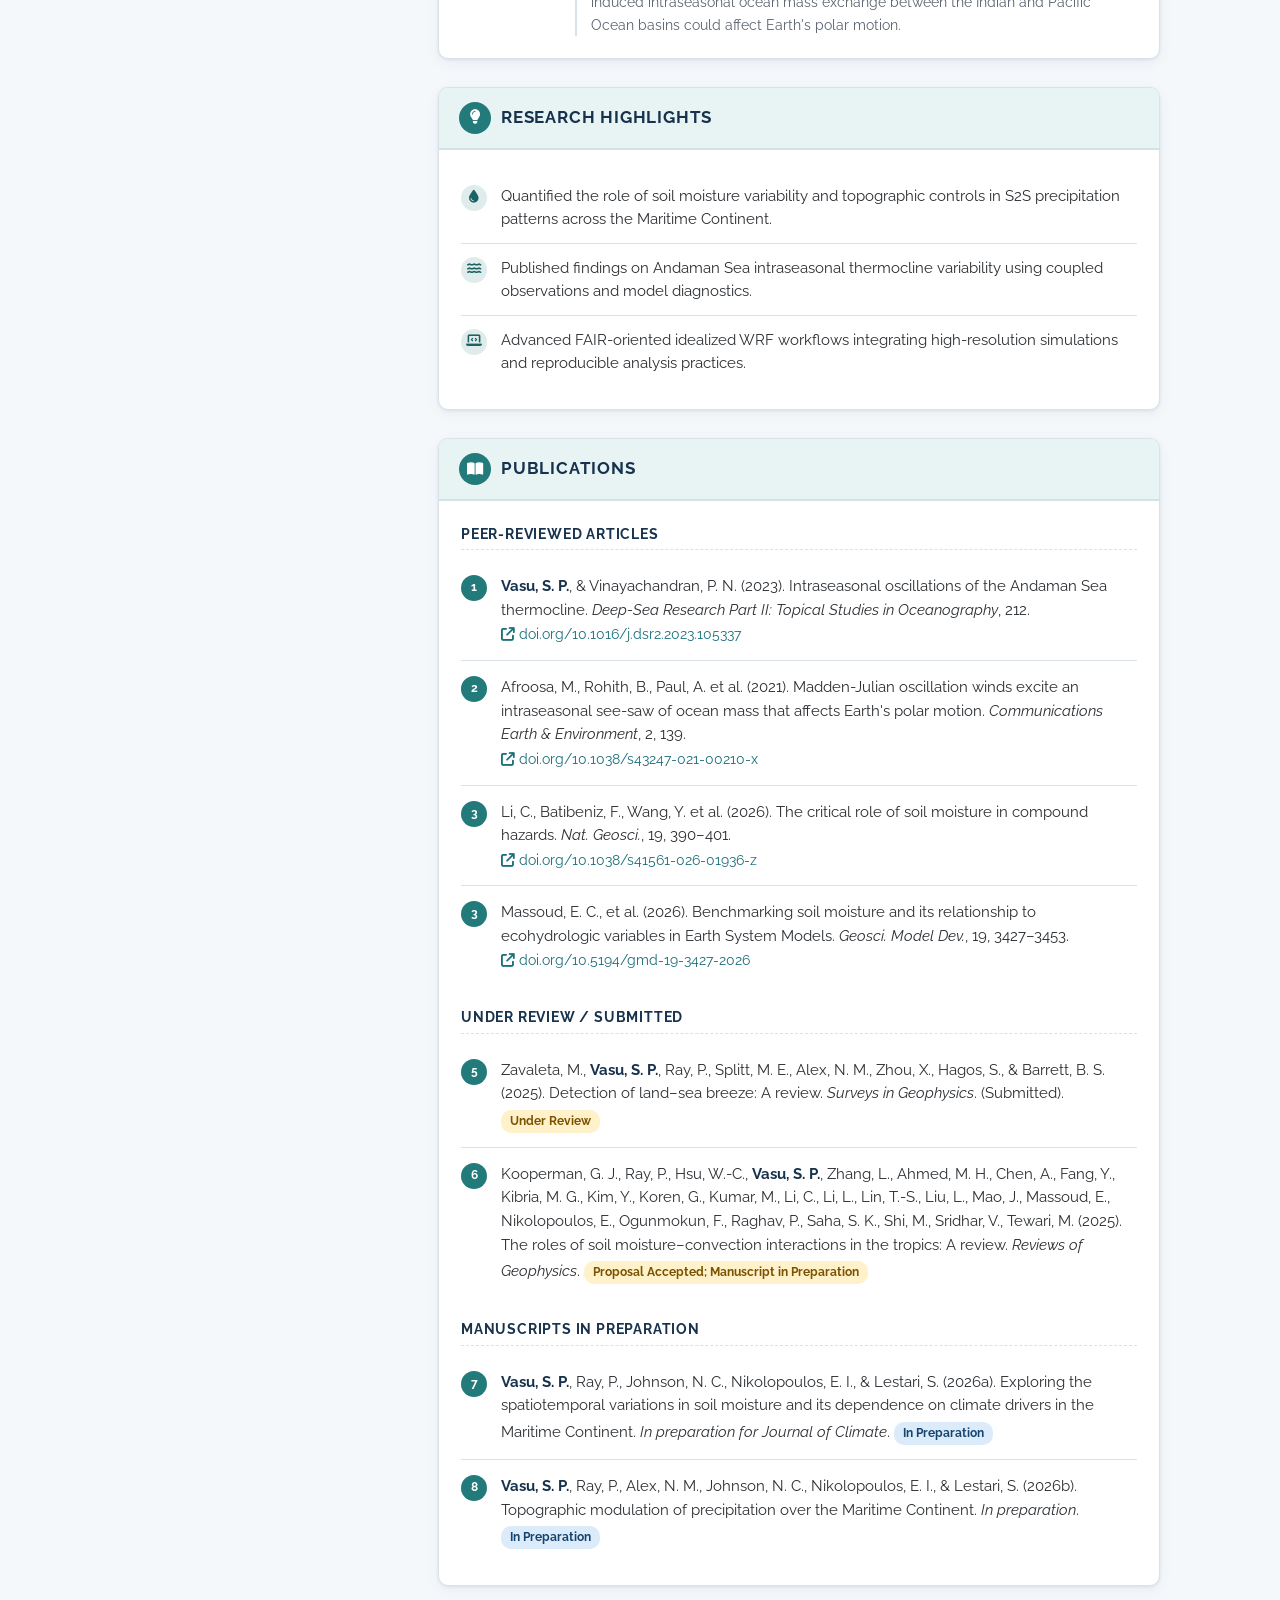
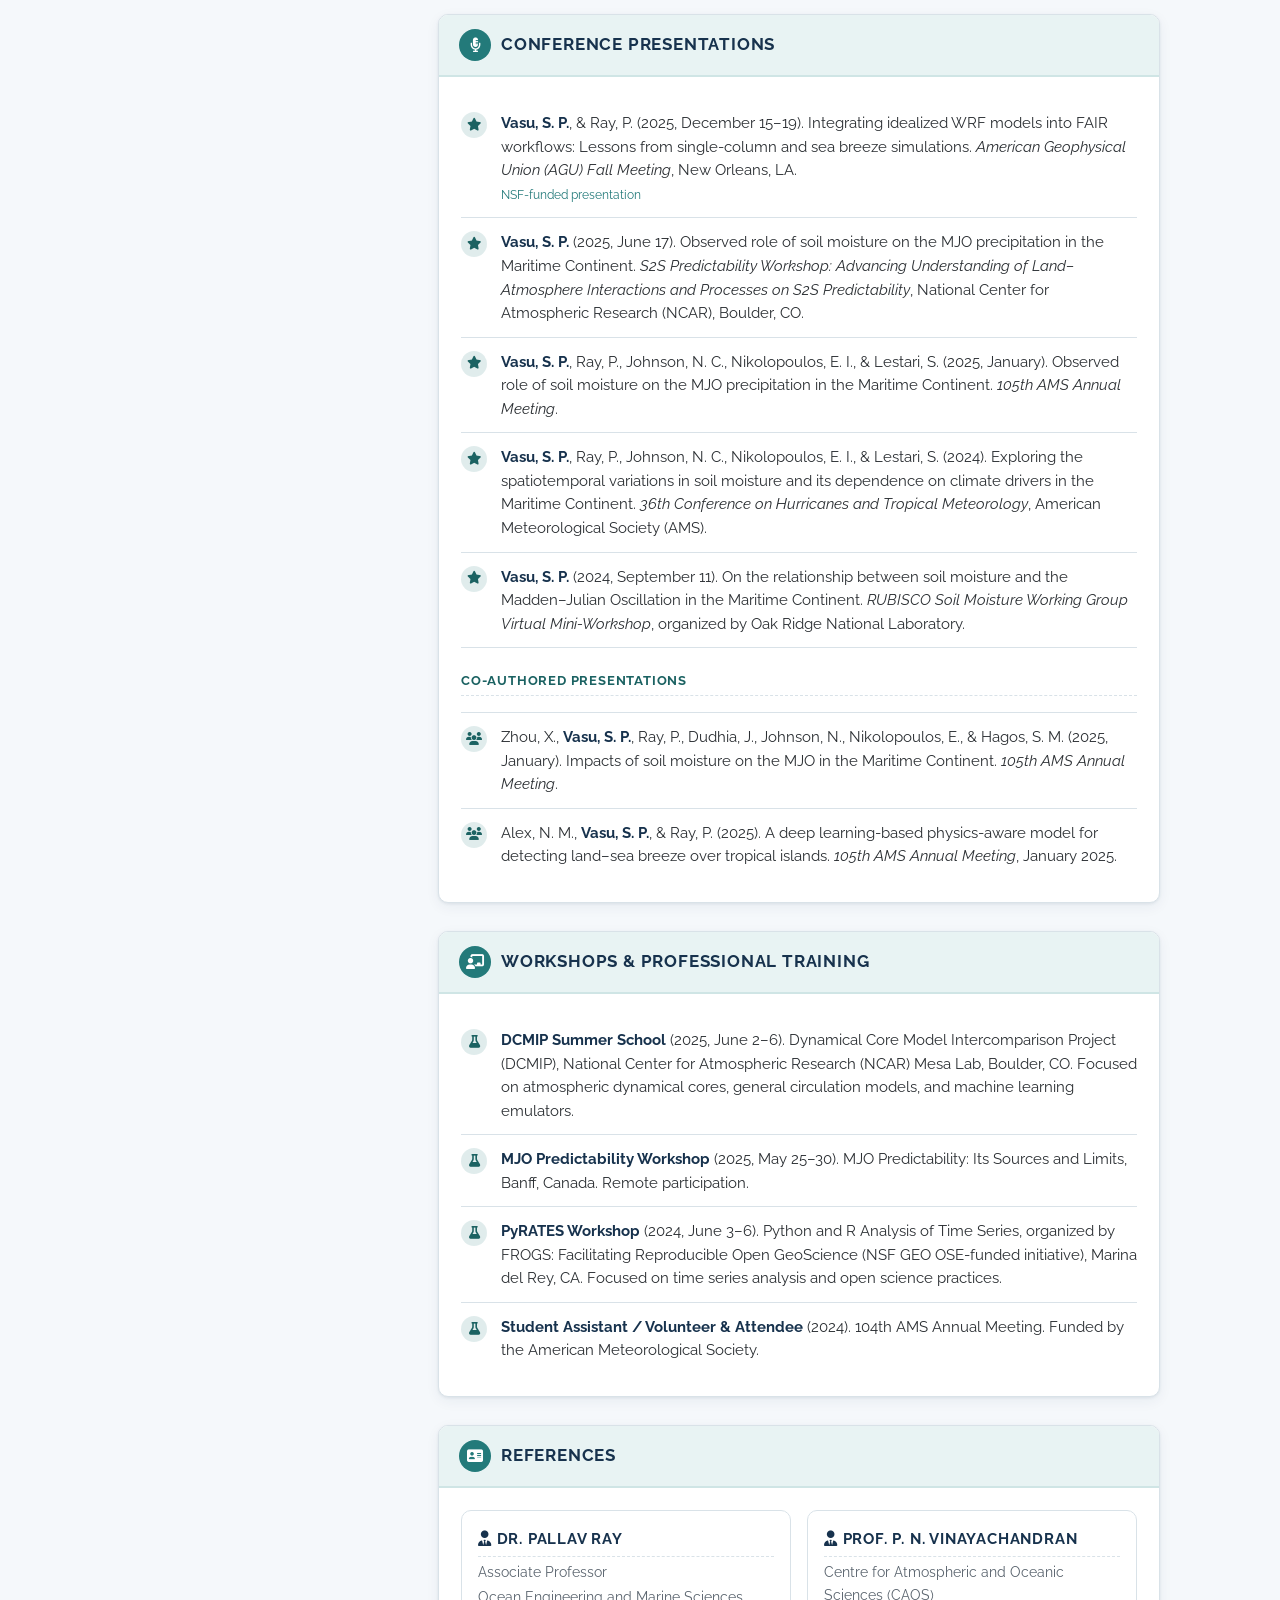
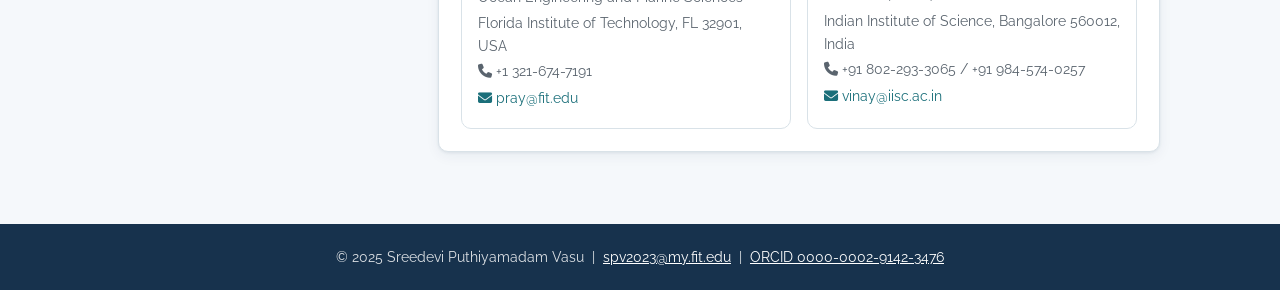
==== commit 595b9522: "Add Research Highlights tab and section Co-authored-by: sputhiyamadam <146156909+sputhiyamadam@users" ====
--- a/index.html
+++ b/index.html
@@ -23,6 +23,7 @@
       <li><a href="#about">About</a></li>
       <li><a href="#education">Education</a></li>
       <li><a href="#experience">Experience</a></li>
+      <li><a href="#research-highlights">Research Highlights</a></li>
       <li><a href="#publications">Publications</a></li>
       <li><a href="#conferences">Conferences</a></li>
       <li><a href="#workshops">Workshops</a></li>
@@ -251,6 +252,39 @@
       </div>
     </section>
 
+    <!-- RESEARCH HIGHLIGHTS -->
+    <section id="research-highlights">
+      <div class="section-header">
+        <div class="section-icon" aria-hidden="true"><i class="fa-solid fa-lightbulb"></i></div>
+        <h2>Research Highlights</h2>
+      </div>
+      <div class="section-body">
+        <ul class="conf-list">
+          <li class="conf-item">
+            <div class="conf-icon"><i class="fa-solid fa-droplet"></i></div>
+            <div class="conf-text">
+              Quantified the role of soil moisture variability and topographic controls in S2S precipitation
+              patterns across the Maritime Continent.
+            </div>
+          </li>
+          <li class="conf-item">
+            <div class="conf-icon"><i class="fa-solid fa-water"></i></div>
+            <div class="conf-text">
+              Published findings on Andaman Sea intraseasonal thermocline variability using coupled
+              observations and model diagnostics.
+            </div>
+          </li>
+          <li class="conf-item">
+            <div class="conf-icon"><i class="fa-solid fa-laptop-code"></i></div>
+            <div class="conf-text">
+              Advanced FAIR-oriented idealized WRF workflows integrating high-resolution simulations and
+              reproducible analysis practices.
+            </div>
+          </li>
+        </ul>
+      </div>
+    </section>
+
     <!-- PUBLICATIONS -->
     <section id="publications">
       <div class="section-header">
--- a/style.css
+++ b/style.css
@@ -1,50 +1,73 @@
 /* =============================================
-   Sreedevi Puthiyamadam Vasu – Academic Portfolio
+   Sreedevi Puthiyamadam Vasu - Academic Portfolio
+   Drop-in replacement: class names are unchanged.
    ============================================= */
 
-/* ---------- Reset & Base ---------- */
+/* @import must come first in the file or browsers ignore it
+   (it was after other rules before, so Raleway never loaded). */
+@import url('https://fonts.googleapis.com/css2?family=Raleway:wght@400;500;600;700&display=swap');
+
+/* ---------- Tokens (palette matches the CV) ---------- */
+:root {
+  --navy: #17324D;
+  --teal: #237A7A;
+  --teal-dk: #1B6262;
+  --teal-lt: #E8F3F3;
+
+  --accent: #1B6F7A;          /* links and dots; passes contrast on white */
+  --text: #2B2F33;
+  --muted: #5A646E;
+  --border: #D9E2E8;
+  --bg: #F5F8FB;
+  --white: #ffffff;
+
+  --shadow: 0 1px 3px rgba(23, 50, 77, .08), 0 4px 14px rgba(23, 50, 77, .06);
+  --radius: 10px;
+  --font-sans: 'Raleway', 'Segoe UI', Arial, sans-serif;
+  --nav-h: 56px;
+
+  /* Legacy names, so any old rule or inline style keeps working */
+  --green: var(--teal);
+  --green-dk: var(--navy);
+  --green-lt: var(--teal-lt);
+  --blue: var(--navy);
+}
+
+/* ---------- Reset and base ---------- */
 *, *::before, *::after {
   box-sizing: border-box;
   margin: 0;
   padding: 0;
 }
 
-:root {
-  --green:    #2e7d5e;
-  --green-dk: #1d5c44;
-  --green-lt: #e6f4ef;
-  --blue:     #1a3a5c;
-
-  /* Updated palette (requested):
-     - Accent: deep ocean teal
-     - Background: soft blue tint
-  */
-  --accent:   #0B7285;
-  --text:     #333;
-  --muted:    #666;
-  --border:   #dce8e2;
-  --bg:       #F3F8FF;
-  --white:    #ffffff;
-  --shadow:   0 2px 12px rgba(0,0,0,.08);
-  --radius:   8px;
-  --font-sans: 'Raleway', 'Segoe UI', Arial, sans-serif;
-}
-
-html { scroll-behavior: smooth; }
+html {
+  scroll-behavior: smooth;
+  scroll-padding-top: calc(var(--nav-h) + 16px);  /* anchors no longer hide under the sticky nav */
+  -webkit-text-size-adjust: 100%;
+}
 
 body {
   font-family: var(--font-sans);
-  font-size: 15px;
+  font-size: 16px;
   color: var(--text);
   background: var(--bg);
-  line-height: 1.7;
+  line-height: 1.65;
+  -webkit-font-smoothing: antialiased;
 }
 
 a { color: var(--accent); text-decoration: none; }
 a:hover { text-decoration: underline; }
 
-/* ---------- Google Font ---------- */
-@import url('https://fonts.googleapis.com/css2?family=Raleway:wght@400;500;600;700&display=swap');
+:focus-visible {
+  outline: 3px solid var(--teal);
+  outline-offset: 2px;
+  border-radius: 3px;
+}
+
+@media (prefers-reduced-motion: reduce) {
+  html { scroll-behavior: auto; }
+  * { transition: none !important; }
+}
 
 /* ---------- Layout ---------- */
 .container {
@@ -55,18 +78,19 @@
 
 /* ---------- Navigation ---------- */
 nav {
-  background: var(--green-dk);
+  background: var(--navy);
   position: sticky;
   top: 0;
   z-index: 100;
-  box-shadow: 0 2px 6px rgba(0,0,0,.2);
+  box-shadow: 0 2px 8px rgba(0, 0, 0, .25);
 }
 
 nav .nav-inner {
   display: flex;
   align-items: center;
   justify-content: space-between;
-  height: 54px;
+  gap: 16px;
+  min-height: var(--nav-h);
   max-width: 1080px;
   margin: 0 auto;
   padding: 0 20px;
@@ -75,66 +99,77 @@
 nav .nav-brand {
   color: var(--white);
   font-weight: 700;
-  font-size: 1rem;
+  font-size: 1.05rem;
   letter-spacing: .5px;
+  white-space: nowrap;
 }
 
 nav ul {
   list-style: none;
   display: flex;
-  gap: 6px;
-  flex-wrap: wrap;
+  gap: 4px;
 }
 
 nav ul li a {
-  color: rgba(255,255,255,.85);
-  font-size: .8rem;
+  display: block;
+  color: rgba(255, 255, 255, .92);
+  font-size: .88rem;
   font-weight: 500;
-  padding: 6px 10px;
-  border-radius: 4px;
+  padding: 7px 11px;
+  border-radius: 6px;
   transition: background .2s, color .2s;
   letter-spacing: .3px;
+  white-space: nowrap;
 }
 
 nav ul li a:hover {
-  background: rgba(255,255,255,.15);
+  background: rgba(255, 255, 255, .16);
   color: var(--white);
   text-decoration: none;
 }
 
-/* ---------- Hero / Header ---------- */
+/* ---------- Hero ---------- */
 header.hero {
-  background: linear-gradient(135deg, var(--green-dk) 0%, var(--green) 60%, #3da070 100%);
+  background: linear-gradient(135deg, var(--navy) 0%, var(--teal-dk) 65%, var(--teal) 100%);
   color: var(--white);
   padding: 72px 20px 60px;
   text-align: center;
 }
 
 header.hero .avatar-circle {
-  width: 110px;
-  height: 110px;
+  width: 120px;
+  height: 120px;
   border-radius: 50%;
-  background: rgba(255,255,255,.2);
-  border: 3px solid rgba(255,255,255,.6);
+  background: rgba(255, 255, 255, .18);
+  border: 3px solid rgba(255, 255, 255, .7);
   display: flex;
   align-items: center;
   justify-content: center;
   font-size: 2.8rem;
   margin: 0 auto 20px;
   color: var(--white);
+  overflow: hidden;
+}
+
+/* Use a real photo:  */
+header.hero .avatar-circle img {
+  width: 100%;
+  height: 100%;
+  object-fit: cover;
 }
 
 header.hero h1 {
-  font-size: 2.2rem;
-  font-weight: 700;
-  letter-spacing: 1px;
-  margin-bottom: 6px;
+  font-size: 2.3rem;
+  font-weight: 700;
+  letter-spacing: .6px;
+  line-height: 1.2;
+  margin-bottom: 8px;
 }
 
 header.hero h2 {
   font-size: 1.1rem;
   font-weight: 400;
-  opacity: .9;
+  opacity: .95;
   margin-bottom: 28px;
 }
 
@@ -149,27 +184,27 @@
   display: inline-flex;
   align-items: center;
   gap: 6px;
-  background: rgba(255,255,255,.15);
-  color: var(--white);
-  border: 1px solid rgba(255,255,255,.35);
+  background: rgba(255, 255, 255, .14);
+  color: var(--white);
+  border: 1px solid rgba(255, 255, 255, .4);
   border-radius: 20px;
-  padding: 5px 14px;
-  font-size: .8rem;
+  padding: 6px 15px;
+  font-size: .86rem;
   font-weight: 500;
   transition: background .2s;
 }
 
 .contact-pills a:hover {
-  background: rgba(255,255,255,.28);
+  background: rgba(255, 255, 255, .28);
   text-decoration: none;
 }
 
-.contact-pills .pill-icon { font-size: .85rem; }
+.contact-pills .pill-icon { font-size: .9rem; }
 
 /* ---------- Two-column layout ---------- */
 .layout {
   display: grid;
-  grid-template-columns: 280px 1fr;
+  grid-template-columns: 290px minmax(0, 1fr);
   gap: 28px;
   padding: 32px 20px;
   max-width: 1080px;
@@ -180,53 +215,55 @@
 /* ---------- Sidebar ---------- */
 .sidebar {
   position: sticky;
-  top: 70px;
+  top: calc(var(--nav-h) + 16px);
+  max-height: calc(100vh - var(--nav-h) - 32px);  /* tall sidebars scroll instead of getting cut off */
+  overflow-y: auto;
   display: flex;
   flex-direction: column;
   gap: 20px;
+  padding-bottom: 4px;
 }
 
 .card {
   background: var(--white);
+  border: 1px solid var(--border);
   border-radius: var(--radius);
   box-shadow: var(--shadow);
   overflow: hidden;
 }
 
 .card-header {
-  background: var(--green);
-  color: var(--white);
-  font-size: .75rem;
+  background: var(--navy);
+  color: var(--white);
+  font-size: .78rem;
   font-weight: 700;
   letter-spacing: 1.2px;
   text-transform: uppercase;
-  padding: 10px 16px;
-}
-
-.card-body {
-  padding: 16px;
-}
-
-/* About mini */
-.card-body p { font-size: .82rem; color: var(--muted); line-height: 1.6; }
-
-/* Skills list */
+  padding: 11px 16px;
+}
+
+.card-body { padding: 16px; }
+
+.card-body p { font-size: .9rem; color: var(--muted); line-height: 1.6; }
+
+/* Skills */
 .skill-group { margin-bottom: 14px; }
 .skill-group:last-child { margin-bottom: 0; }
-.skill-group h4 { font-size: .78rem; color: var(--green-dk); font-weight: 700; margin-bottom: 6px; }
+.skill-group h4 { font-size: .85rem; color: var(--navy); font-weight: 700; margin-bottom: 6px; }
 .skill-group ul { list-style: none; }
-.skill-group ul li { font-size: .8rem; color: var(--muted); padding: 2px 0; }
-.skill-group ul li::before { content: "•  "; color: var(--accent); }
+.skill-group ul li { font-size: .88rem; color: var(--muted); padding: 2px 0; }
+.skill-group ul li::before { content: "\2022\00a0"; color: var(--teal); }
 
 /* Specialization tags */
 .tag-cloud { display: flex; flex-wrap: wrap; gap: 6px; }
+
 .tag {
-  background: var(--green-lt);
-  color: var(--green-dk);
-  border: 1px solid var(--border);
+  background: var(--teal-lt);
+  color: var(--teal-dk);
+  border: 1px solid #CFE5E5;
   border-radius: 12px;
   padding: 3px 10px;
-  font-size: .72rem;
+  font-size: .78rem;
   font-weight: 600;
 }
 
@@ -235,11 +272,13 @@
   display: flex;
   flex-direction: column;
   gap: 28px;
+  min-width: 0;
 }
 
 /* ---------- Sections ---------- */
 section {
   background: var(--white);
+  border: 1px solid var(--border);
   border-radius: var(--radius);
   box-shadow: var(--shadow);
   overflow: hidden;
@@ -249,8 +288,8 @@
   display: flex;
   align-items: center;
   gap: 10px;
-  background: var(--green-lt);
-  border-bottom: 2px solid var(--border);
+  background: var(--teal-lt);
+  border-bottom: 2px solid #CFE5E5;
   padding: 14px 20px;
 }
 
@@ -258,7 +297,7 @@
   width: 32px;
   height: 32px;
   border-radius: 50%;
-  background: var(--accent);
+  background: var(--teal);
   color: var(--white);
   display: flex;
   align-items: center;
@@ -268,23 +307,36 @@
 }
 
 .section-header h2 {
-  font-size: 1rem;
-  font-weight: 700;
-  color: var(--blue);
+  font-size: 1.05rem;
+  font-weight: 700;
+  color: var(--navy);
   text-transform: uppercase;
   letter-spacing: .8px;
 }
 
-.section-body { padding: 20px; }
-
-/* ---------- Timeline (Degrees & Experience) ---------- */
+.section-body { padding: 22px; }
+
+/* Sub-headings inside a section (e.g. "Under Review / Submitted") */
+.section-body h3 {
+  font-size: .85rem;
+  font-weight: 700;
+  color: var(--teal-dk);
+  text-transform: uppercase;
+  letter-spacing: .8px;
+  margin: 22px 0 6px;
+  padding-bottom: 4px;
+  border-bottom: 1px dashed var(--border);
+}
+.section-body h3:first-child { margin-top: 0; }
+
+/* ---------- Timeline (Education and Experience) ---------- */
 .timeline { list-style: none; }
 
 .timeline-item {
   display: grid;
-  grid-template-columns: 90px 1fr;
-  gap: 0 16px;
-  margin-bottom: 24px;
+  grid-template-columns: 96px 1fr;
+  gap: 0 18px;
+  margin-bottom: 26px;
   position: relative;
 }
 
@@ -292,7 +344,7 @@
 
 .timeline-years {
   text-align: right;
-  font-size: .78rem;
+  font-size: .85rem;
   font-weight: 700;
   color: var(--accent);
   padding-top: 3px;
@@ -302,8 +354,8 @@
 .timeline-years::after {
   content: '';
   position: absolute;
-  right: -8px;
-  top: 7px;
+  right: -25px;
+  top: 8px;
   width: 10px;
   height: 10px;
   border-radius: 50%;
@@ -313,42 +365,21 @@
 }
 
 .timeline-content {
-  padding-left: 8px;
+  padding-left: 14px;
   border-left: 2px solid var(--border);
 }
 
-.timeline-title {
-  font-weight: 700;
-  font-size: .95rem;
-  color: var(--blue);
-  margin-bottom: 2px;
-}
-
-.timeline-sub {
-  font-size: .82rem;
-  color: var(--green-dk);
-  font-weight: 600;
-  margin-bottom: 3px;
-}
-
-.timeline-location {
-  font-size: .78rem;
-  color: var(--muted);
-  margin-bottom: 5px;
-}
-
-.timeline-detail {
-  font-size: .8rem;
-  color: var(--muted);
-  line-height: 1.55;
-}
+.timeline-title { font-weight: 700; font-size: 1rem; color: var(--navy); margin-bottom: 2px; }
+.timeline-sub { font-size: .9rem; color: var(--teal-dk); font-weight: 600; margin-bottom: 3px; }
+.timeline-location { font-size: .85rem; color: var(--muted); margin-bottom: 5px; }
+.timeline-detail { font-size: .9rem; color: var(--muted); line-height: 1.6; }
 
 .grade-badge {
   display: inline-block;
-  background: var(--green-lt);
-  color: var(--green-dk);
+  background: var(--teal-lt);
+  color: var(--teal-dk);
   border-radius: 10px;
-  font-size: .7rem;
+  font-size: .75rem;
   font-weight: 700;
   padding: 2px 8px;
   margin-left: 6px;
@@ -362,43 +393,46 @@
   border-bottom: 1px solid var(--border);
   display: grid;
   grid-template-columns: 28px 1fr;
-  gap: 0 10px;
+  gap: 0 12px;
 }
 
 .pub-item:last-child { border-bottom: none; }
 
 .pub-num {
-  width: 24px;
-  height: 24px;
+  width: 26px;
+  height: 26px;
   border-radius: 50%;
-  background: var(--accent);
-  color: var(--white);
-  font-size: .7rem;
+  background: var(--teal);
+  color: var(--white);
+  font-size: .75rem;
   font-weight: 700;
   display: flex;
   align-items: center;
   justify-content: center;
   flex-shrink: 0;
-  margin-top: 2px;
-}
-
-.pub-text { font-size: .85rem; color: var(--text); line-height: 1.6; }
-.pub-text strong { color: var(--blue); }
-.pub-text .doi-link { font-size: .78rem; color: var(--accent); display: block; margin-top: 3px; }
-
-/* Under review / in prep badge */
+  margin-top: 1px;
+}
+
+.pub-text { font-size: .92rem; color: var(--text); line-height: 1.6; }
+.pub-text strong { color: var(--navy); }
+.pub-text .doi-link { font-size: .85rem; color: var(--accent); display: block; margin-top: 3px; word-break: break-word; }
+
+/* Status badges (use the stages the fellowship asks for) */
 .pub-badge {
   display: inline-block;
   border-radius: 10px;
-  font-size: .68rem;
-  font-weight: 700;
-  padding: 2px 8px;
-  margin-top: 4px;
-}
-.badge-review { background: #fff3cd; color: #856404; }
-.badge-prep   { background: #d1ecf1; color: #0c5460; }
-
-/* ---------- Conference / Workshops ---------- */
+  font-size: .75rem;
+  font-weight: 700;
+  padding: 2px 9px;
+  margin-top: 5px;
+}
+
+.badge-accepted  { background: #D9F0E1; color: #1B5E3A; }
+.badge-review    { background: #FFF1C9; color: #7A5200; }  /* under review / submitted */
+.badge-submitted { background: #FFF1C9; color: #7A5200; }
+.badge-prep      { background: #DCEBFA; color: #14456F; }  /* in development */
+
+/* ---------- Conferences and workshops ---------- */
 .conf-list { list-style: none; }
 
 .conf-item {
@@ -406,32 +440,32 @@
   border-bottom: 1px solid var(--border);
   display: grid;
   grid-template-columns: 28px 1fr;
-  gap: 0 10px;
+  gap: 0 12px;
 }
 
 .conf-item:last-child { border-bottom: none; }
 
 .conf-icon {
-  width: 24px;
-  height: 24px;
+  width: 26px;
+  height: 26px;
   border-radius: 50%;
-  background: rgba(11,114,133,.12);
-  color: var(--accent);
-  font-size: .75rem;
+  background: rgba(35, 122, 122, .14);
+  color: var(--teal-dk);
+  font-size: .8rem;
   display: flex;
   align-items: center;
   justify-content: center;
   flex-shrink: 0;
-  margin-top: 2px;
-}
-
-.conf-text { font-size: .85rem; color: var(--text); line-height: 1.6; }
-.conf-text strong { color: var(--blue); }
+  margin-top: 1px;
+}
+
+.conf-text { font-size: .92rem; color: var(--text); line-height: 1.6; }
+.conf-text strong { color: var(--navy); }
 
 .conf-divider {
-  font-size: .75rem;
-  font-weight: 700;
-  color: var(--accent);
+  font-size: .8rem;
+  font-weight: 700;
+  color: var(--teal-dk);
   text-transform: uppercase;
   letter-spacing: .8px;
   padding: 10px 0 4px;
@@ -453,37 +487,126 @@
   padding: 16px;
 }
 
-.ref-card h3 { font-size: .9rem; color: var(--blue); margin-bottom: 4px; }
-.ref-card p  { font-size: .8rem; color: var(--muted); margin-bottom: 2px; }
-.ref-card a  { font-size: .8rem; color: var(--accent); }
+.ref-card h3 { font-size: .95rem; color: var(--navy); margin-bottom: 4px; }
+.ref-card p { font-size: .88rem; color: var(--muted); margin-bottom: 2px; }
+.ref-card a { font-size: .88rem; color: var(--accent); }
 
 /* ---------- Footer ---------- */
 footer {
-  background: var(--green-dk);
-  color: rgba(255,255,255,.75);
+  background: var(--navy);
+  color: rgba(255, 255, 255, .85);
   text-align: center;
   padding: 22px 20px;
-  font-size: .8rem;
+  font-size: .85rem;
   margin-top: 40px;
 }
 
-footer a { color: rgba(255,255,255,.9); }
+footer a { color: var(--white); text-decoration: underline; }
+
+/* ---------- Research highlights ---------- */
+.highlights-intro { font-size: .95rem; color: var(--muted); margin-bottom: 18px; }
+
+.highlight {
+  background: var(--white);
+  border: 1px solid var(--border);
+  border-left: 4px solid var(--teal);
+  border-radius: var(--radius);
+  padding: 18px 20px;
+  margin-bottom: 18px;
+}
+.highlight:last-child { margin-bottom: 0; }
+
+.highlight .highlight-head {
+  display: flex;
+  flex-wrap: wrap;
+  align-items: center;
+  justify-content: space-between;
+  gap: 6px 12px;
+  margin-bottom: 8px;
+}
+.highlight .highlight-head h3 {
+  font-size: 1.05rem;
+  font-weight: 700;
+  color: var(--navy);
+  text-transform: none;
+  letter-spacing: 0;
+  border: none;
+  margin: 0;
+  padding: 0;
+}
+.highlight .pub-badge { margin-top: 0; }
+
+.highlight-tags { display: flex; flex-wrap: wrap; gap: 6px; margin-bottom: 12px; }
+
+.highlight-details {
+  display: grid;
+  grid-template-columns: 120px minmax(0, 1fr);
+  gap: 8px 16px;
+}
+.highlight-details dt {
+  font-size: .78rem;
+  font-weight: 700;
+  color: var(--teal-dk);
+  text-transform: uppercase;
+  letter-spacing: .8px;
+  padding-top: 3px;
+}
+.highlight-details dd { font-size: .92rem; line-height: 1.65; color: var(--text); }
+
+/* Optional figure inside a highlight */
+.highlight-fig { margin: 12px 0 4px; }
+.highlight-fig img { max-width: 100%; height: auto; border-radius: 6px; border: 1px solid var(--border); }
+.highlight-fig figcaption { font-size: .82rem; color: var(--muted); margin-top: 6px; }
+
+@media (max-width: 560px) {
+  .highlight { padding: 14px; }
+  .highlight-details { grid-template-columns: 1fr; gap: 2px; }
+  .highlight-details dd { margin-bottom: 10px; }
+}
 
 /* ---------- Responsive ---------- */
-@media (max-width: 780px) {
+@media (max-width: 860px) {
   .layout {
     grid-template-columns: 1fr;
     padding: 20px 14px;
   }
 
-  .sidebar { position: static; }
-
+  .sidebar {
+    position: static;
+    max-height: none;
+    overflow: visible;
+  }
+
+  /* Nav: one scrollable row instead of wrapping out of its bar */
+  nav .nav-inner { padding: 0 12px; gap: 8px; }
+  nav ul { overflow-x: auto; -webkit-overflow-scrolling: touch; scrollbar-width: none; }
+  nav ul::-webkit-scrollbar { display: none; }
+}
+
+@media (max-width: 560px) {
+  header.hero { padding: 48px 16px 40px; }
   header.hero h1 { font-size: 1.6rem; }
-
-  .timeline-item {
-    grid-template-columns: 70px 1fr;
-  }
-
-  nav ul { gap: 2px; }
-  nav ul li a { font-size: .72rem; padding: 4px 7px; }
-}
+  header.hero h2 { font-size: 1rem; }
+
+  .section-body { padding: 16px; }
+
+  /* Years sit above the entry instead of in a narrow column */
+  .timeline-item { grid-template-columns: 1fr; gap: 2px; }
+  .timeline-years { text-align: left; padding-top: 0; }
+  .timeline-years::after { display: none; }
+  .timeline-content { padding-left: 12px; }
+
+  nav .nav-brand { font-size: .95rem; }
+}
+
+/* ---------- Print (so the page prints cleanly as a CV) ---------- */
+@media print {
+  body { background: #fff; font-size: 11pt; }
+  nav, .sidebar, .contact-pills { display: none; }
+  header.hero { background: none; color: #000; padding: 0 0 12px; }
+  .layout { display: block; padding: 0; }
+  section, .card { box-shadow: none; border: none; break-inside: avoid-page; }
+  .section-header { background: none; border-bottom: 1px solid #999; padding-left: 0; }
+  a { color: #000; }
+  footer { background: none; color: #000; }
+}
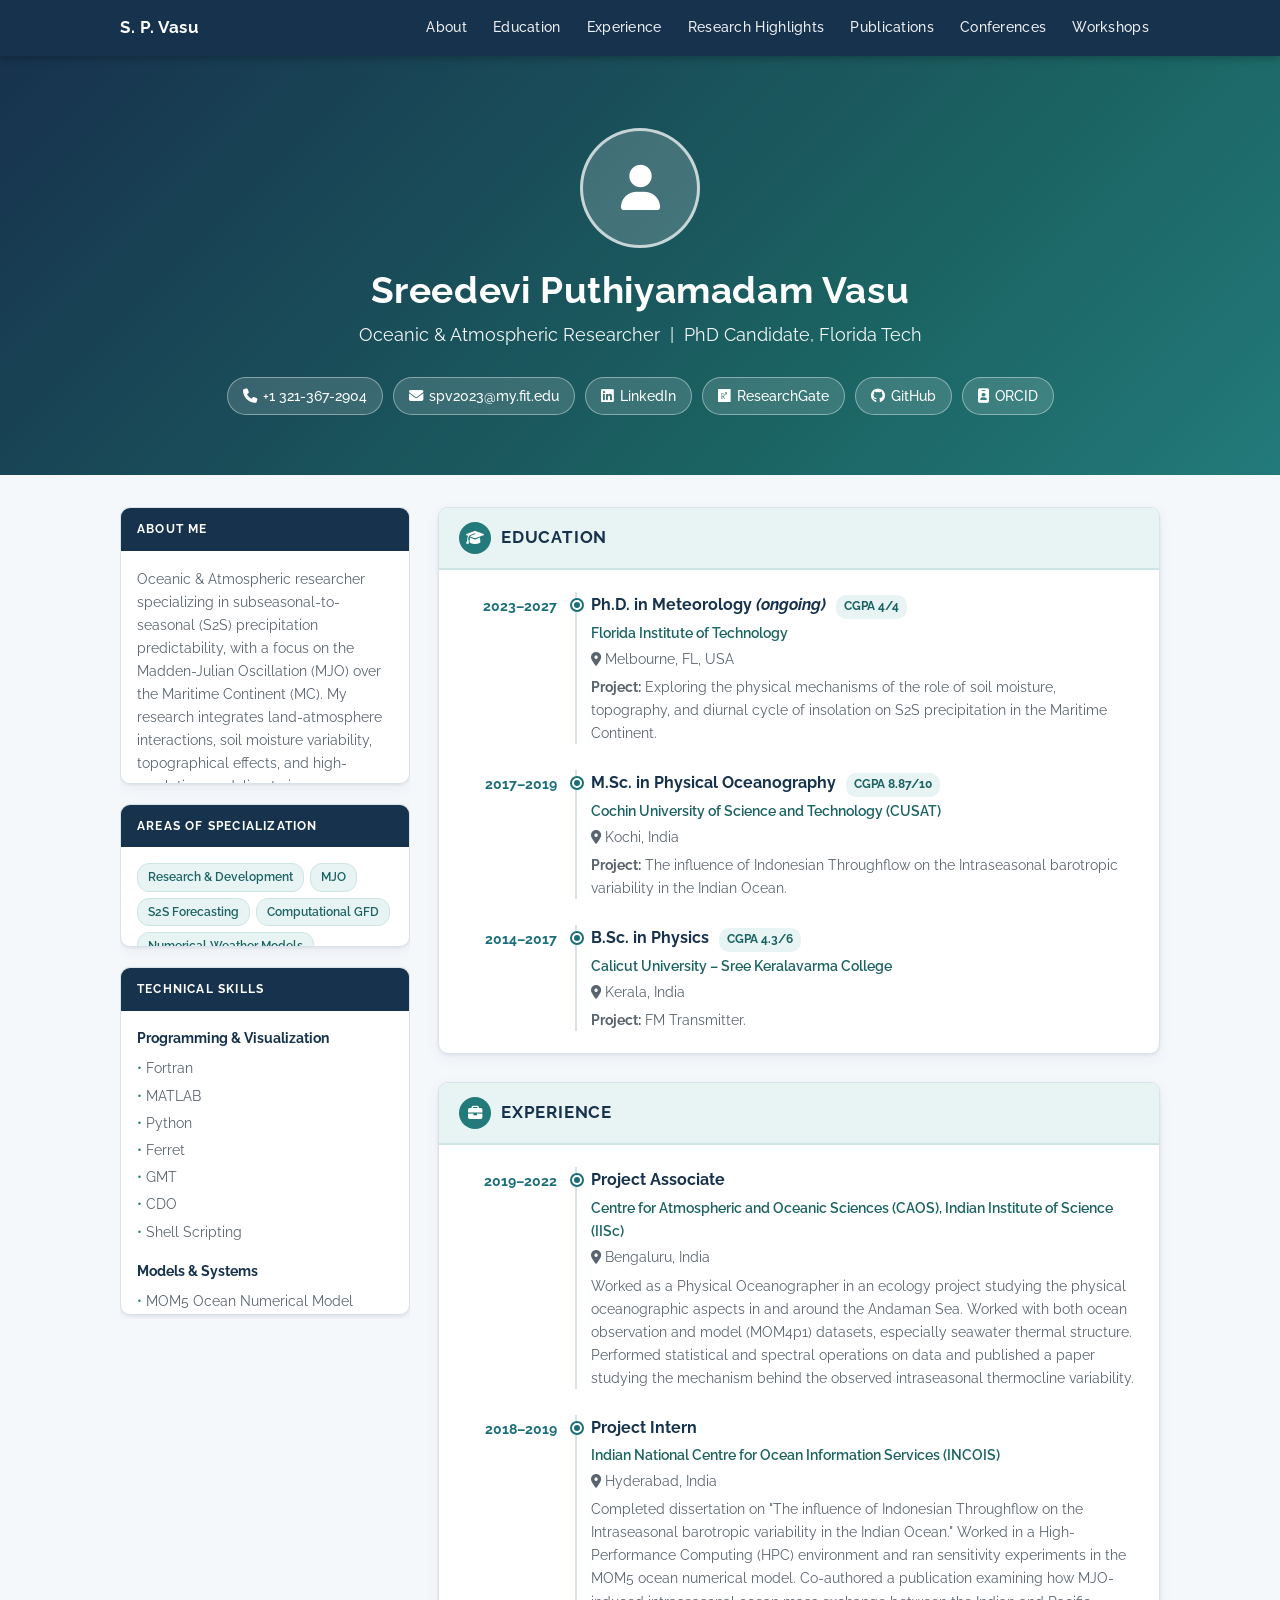
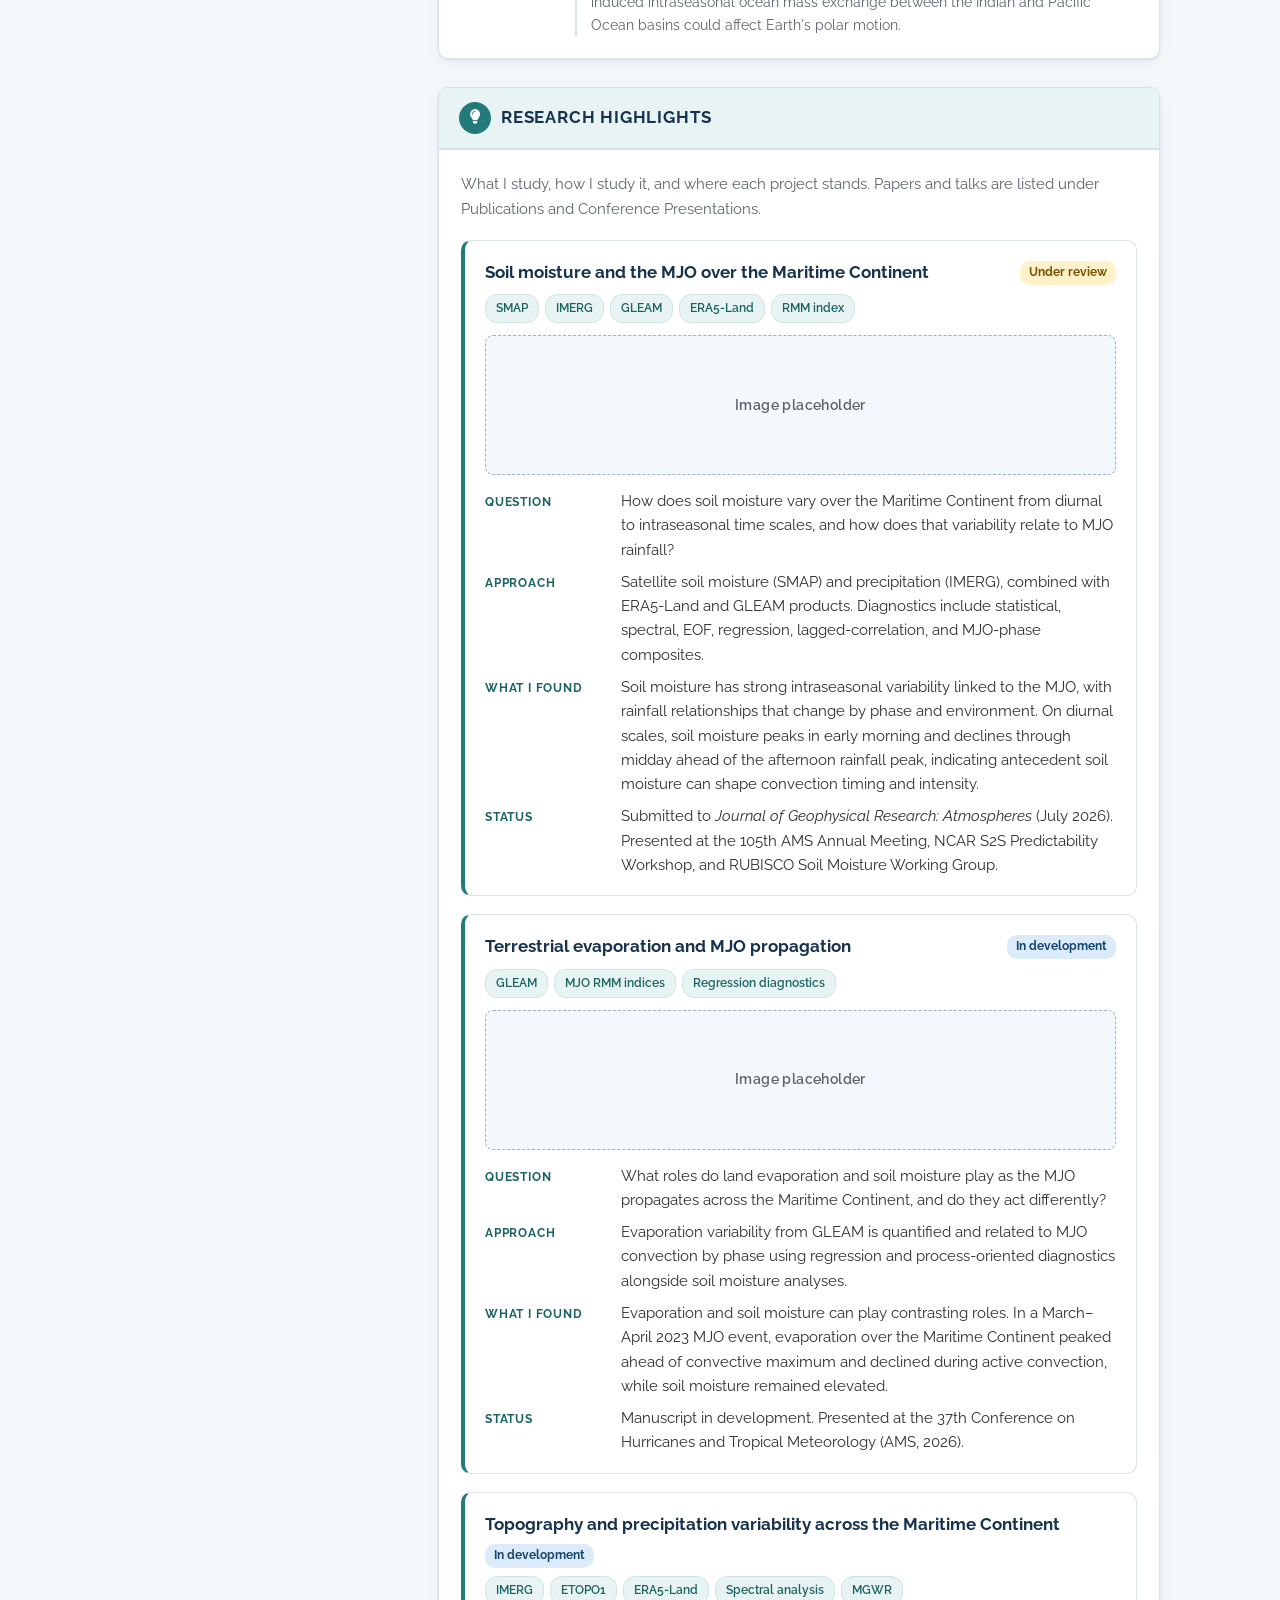
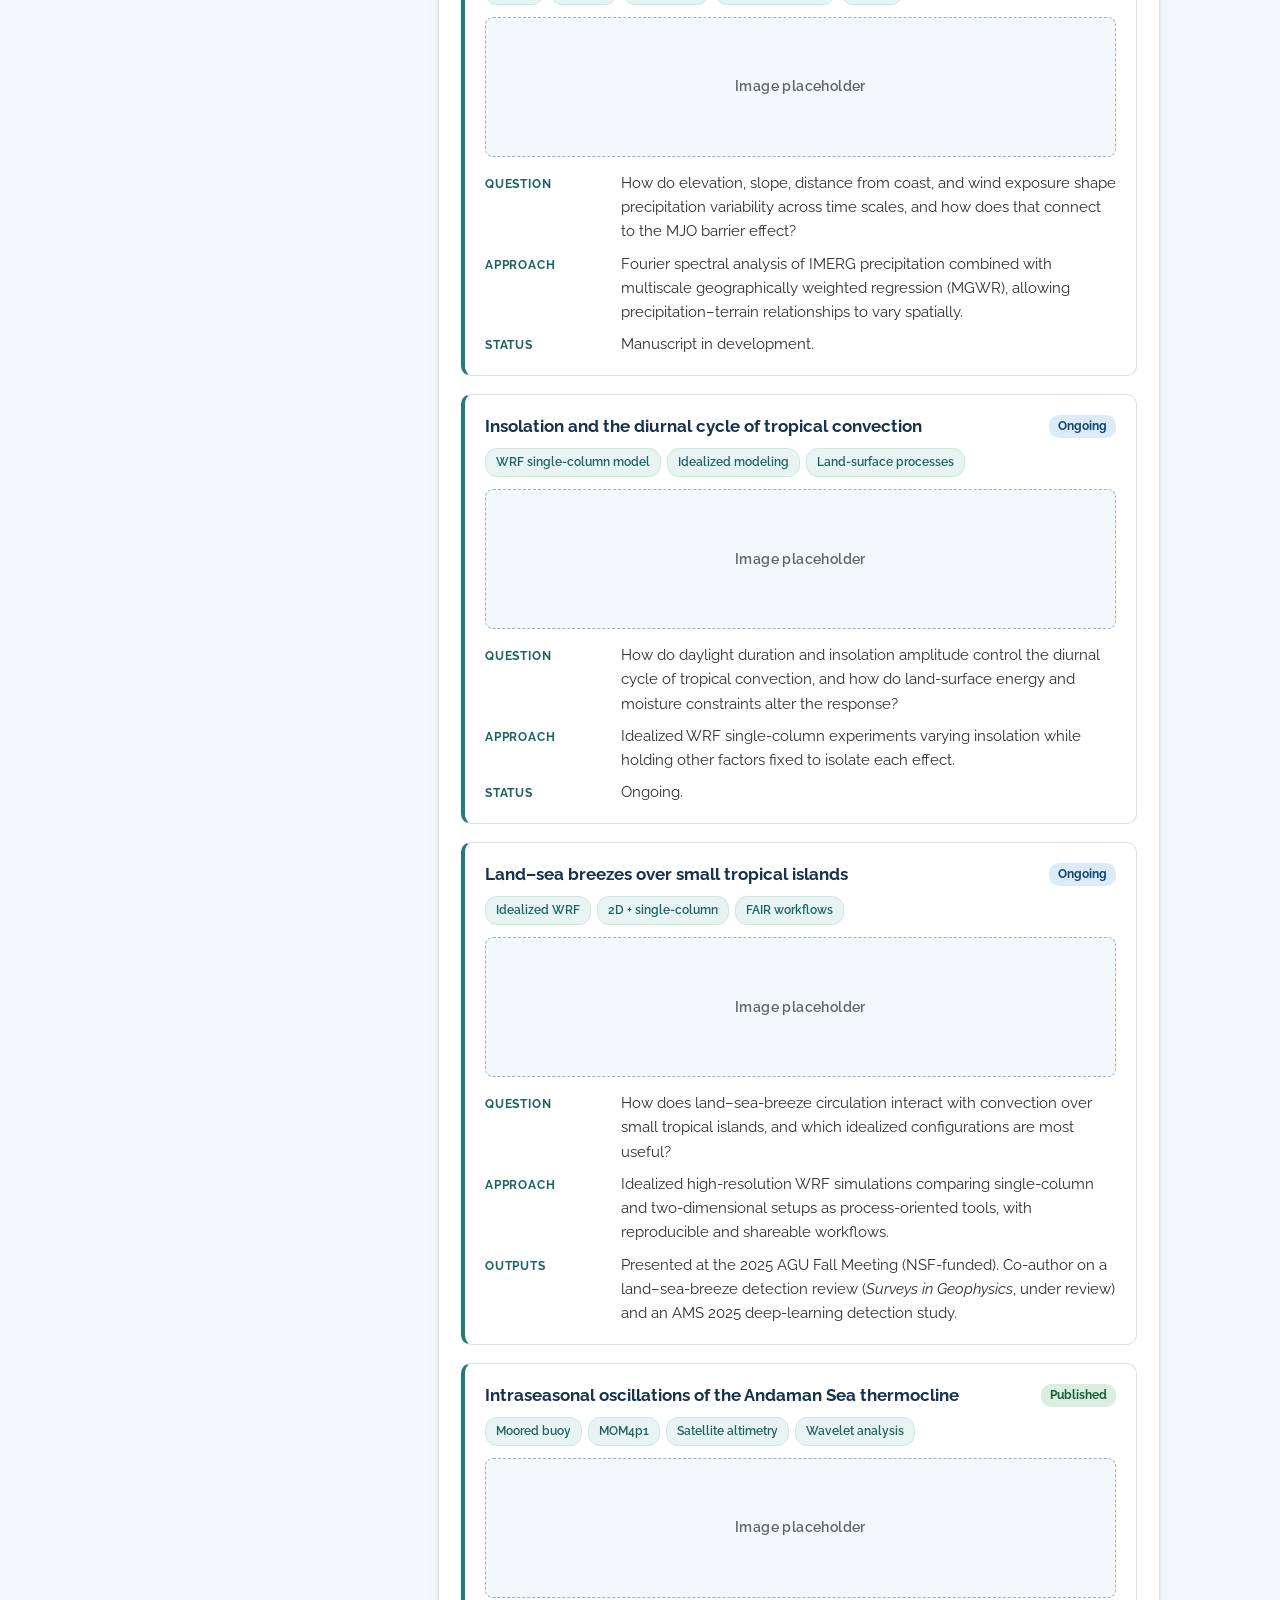
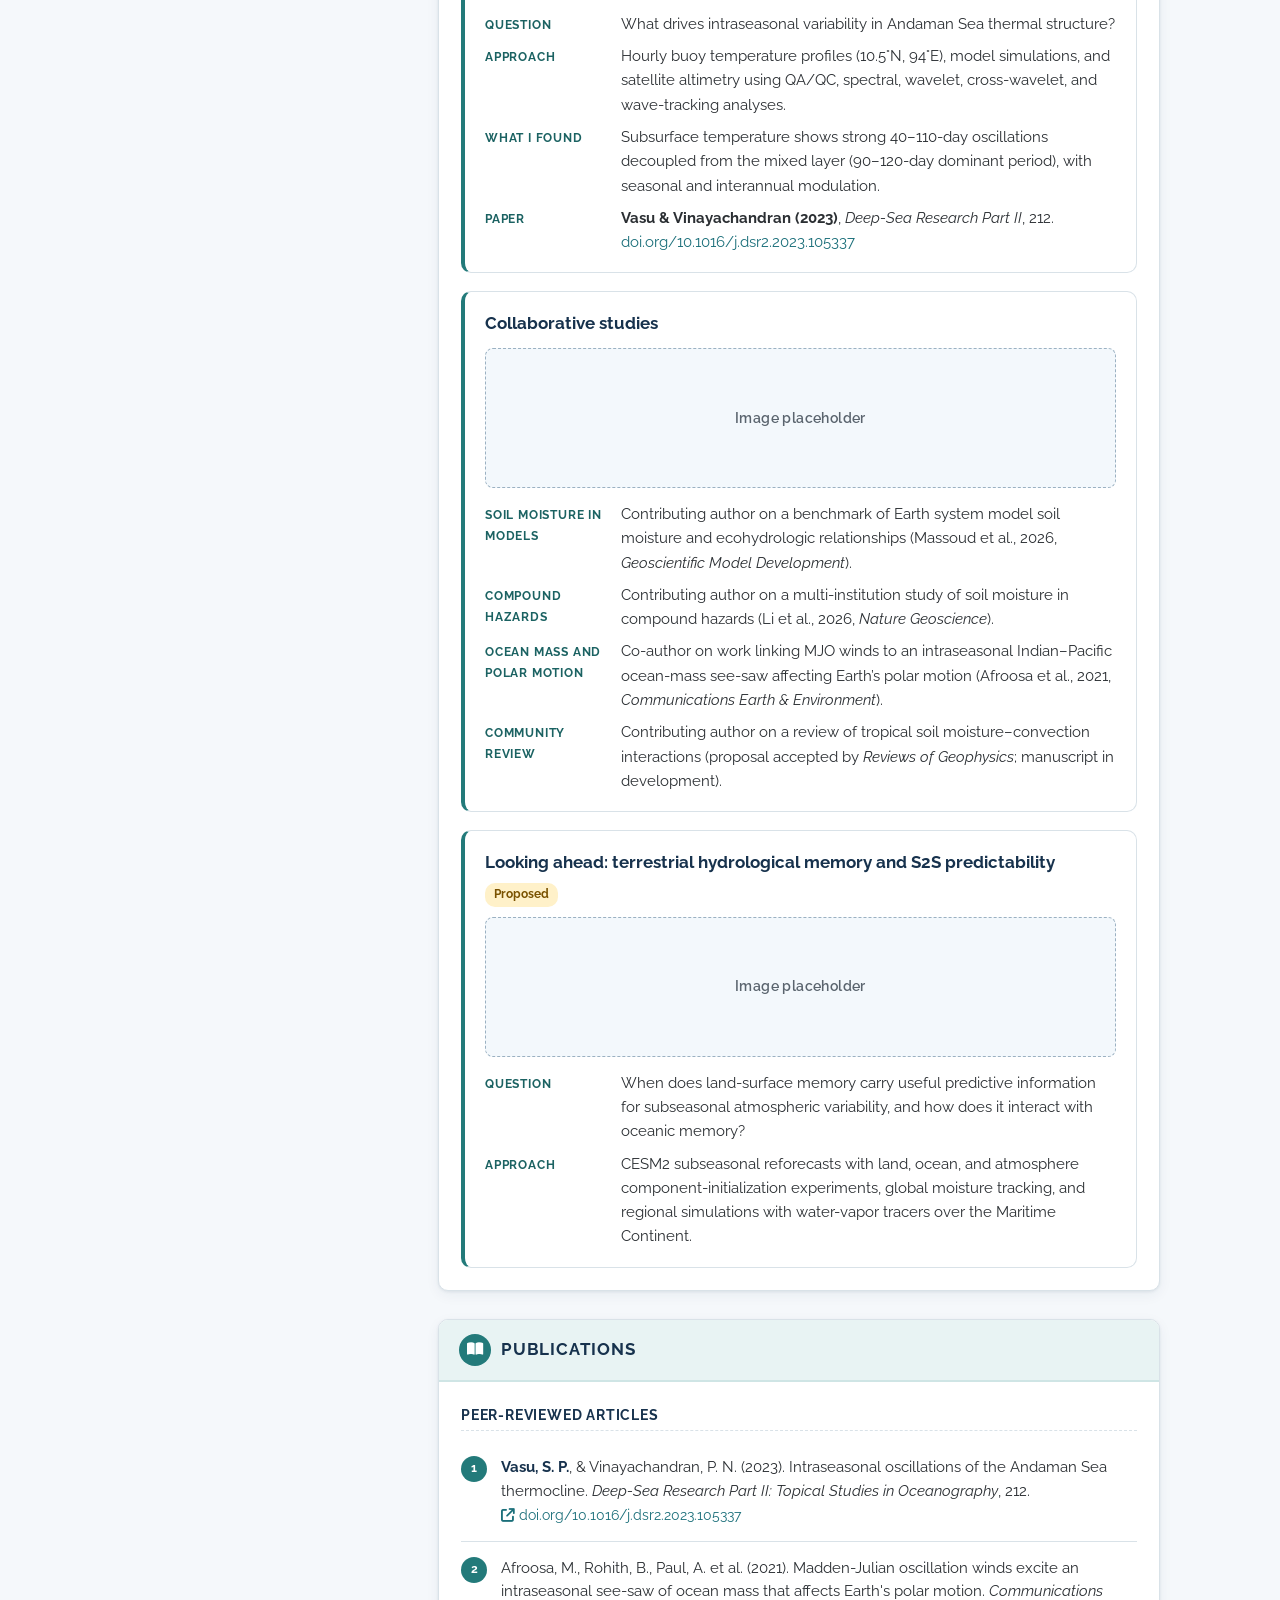
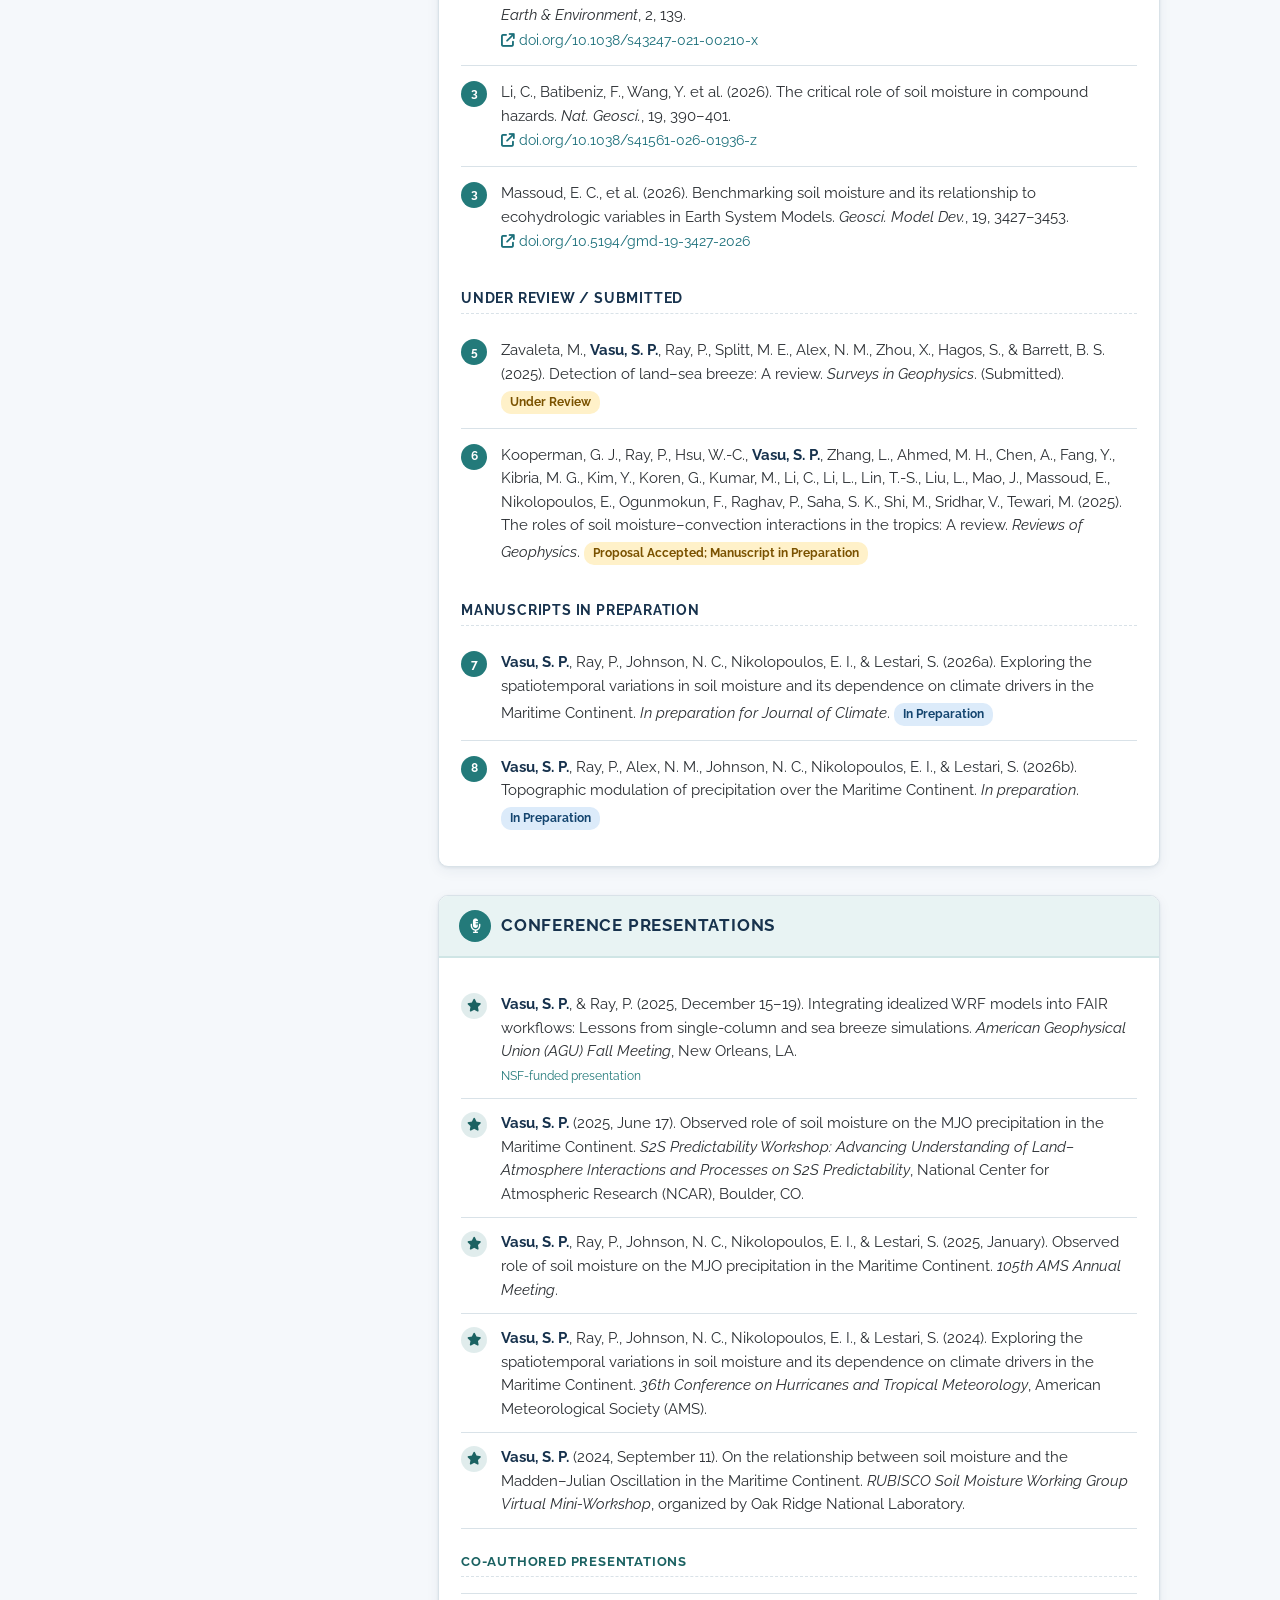
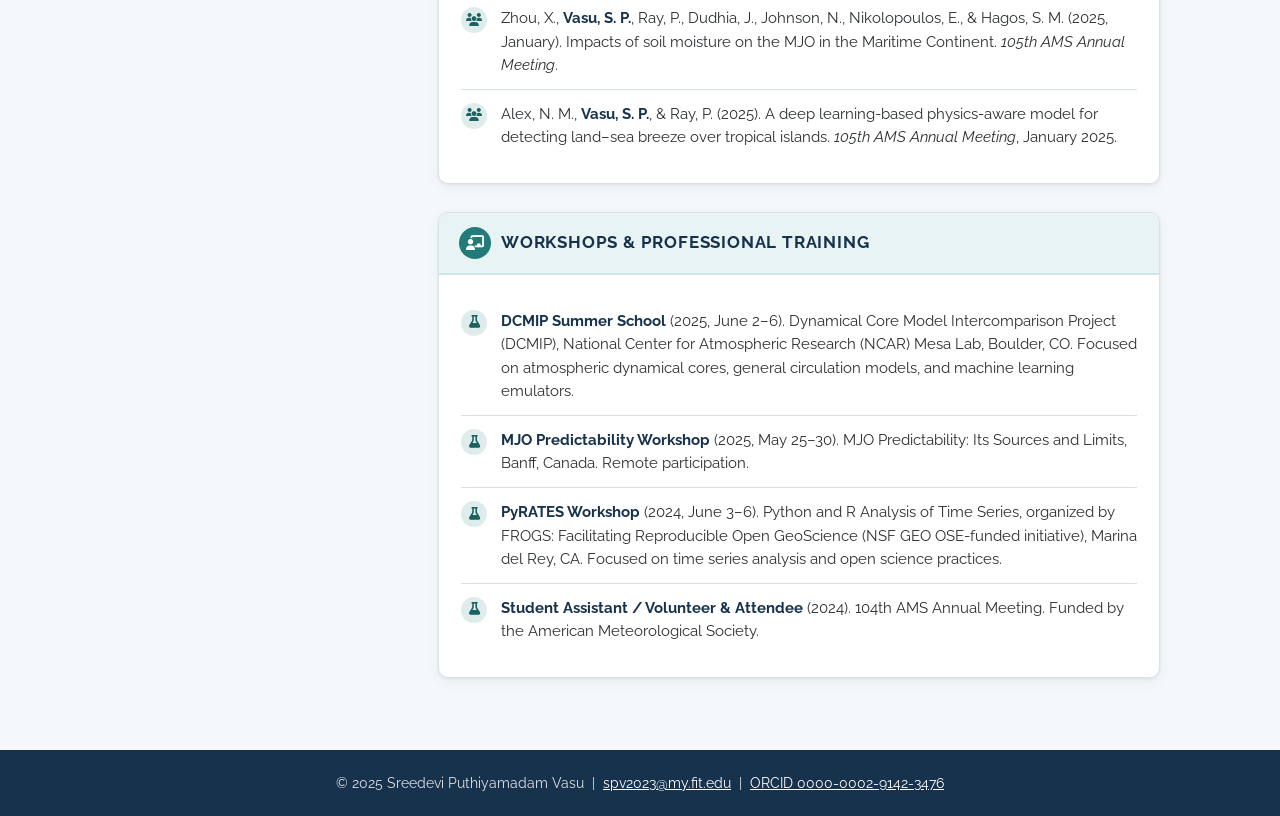
==== commit a2b31387: "Update research highlights and hide references Co-authored-by: sputhiyamadam <146156909+sputhiyamada" ====
--- a/index.html
+++ b/index.html
@@ -27,7 +27,6 @@
       <li><a href="#publications">Publications</a></li>
       <li><a href="#conferences">Conferences</a></li>
       <li><a href="#workshops">Workshops</a></li>
-      <li><a href="#references">References</a></li>
     </ul>
   </div>
 </nav>
@@ -259,29 +258,165 @@
         <h2>Research Highlights</h2>
       </div>
       <div class="section-body">
-        <ul class="conf-list">
-          <li class="conf-item">
-            <div class="conf-icon"><i class="fa-solid fa-droplet"></i></div>
-            <div class="conf-text">
-              Quantified the role of soil moisture variability and topographic controls in S2S precipitation
-              patterns across the Maritime Continent.
-            </div>
-          </li>
-          <li class="conf-item">
-            <div class="conf-icon"><i class="fa-solid fa-water"></i></div>
-            <div class="conf-text">
-              Published findings on Andaman Sea intraseasonal thermocline variability using coupled
-              observations and model diagnostics.
-            </div>
-          </li>
-          <li class="conf-item">
-            <div class="conf-icon"><i class="fa-solid fa-laptop-code"></i></div>
-            <div class="conf-text">
-              Advanced FAIR-oriented idealized WRF workflows integrating high-resolution simulations and
-              reproducible analysis practices.
-            </div>
-          </li>
-        </ul>
+        <p class="highlights-intro">
+          What I study, how I study it, and where each project stands. Papers and talks are listed under
+          Publications and Conference Presentations.
+        </p>
+
+        <article class="highlight">
+          <div class="highlight-head">
+            <h3>Soil moisture and the MJO over the Maritime Continent</h3>
+            <span class="pub-badge badge-review">Under review</span>
+          </div>
+          <div class="highlight-tags">
+            <span class="tag">SMAP</span><span class="tag">IMERG</span><span class="tag">GLEAM</span>
+            <span class="tag">ERA5-Land</span><span class="tag">RMM index</span>
+          </div>
+          <div class="highlight-placeholder" aria-label="Placeholder for project image">Image placeholder</div>
+          <dl class="highlight-details">
+            <dt>Question</dt>
+            <dd>How does soil moisture vary over the Maritime Continent from diurnal to intraseasonal time scales, and how does that variability relate to MJO rainfall?</dd>
+            <dt>Approach</dt>
+            <dd>Satellite soil moisture (SMAP) and precipitation (IMERG), combined with ERA5-Land and GLEAM products. Diagnostics include statistical, spectral, EOF, regression, lagged-correlation, and MJO-phase composites.</dd>
+            <dt>What I found</dt>
+            <dd>Soil moisture has strong intraseasonal variability linked to the MJO, with rainfall relationships that change by phase and environment. On diurnal scales, soil moisture peaks in early morning and declines through midday ahead of the afternoon rainfall peak, indicating antecedent soil moisture can shape convection timing and intensity.</dd>
+            <dt>Status</dt>
+            <dd>Submitted to <em>Journal of Geophysical Research: Atmospheres</em> (July 2026). Presented at the 105th AMS Annual Meeting, NCAR S2S Predictability Workshop, and RUBISCO Soil Moisture Working Group.</dd>
+          </dl>
+        </article>
+
+        <article class="highlight">
+          <div class="highlight-head">
+            <h3>Terrestrial evaporation and MJO propagation</h3>
+            <span class="pub-badge badge-prep">In development</span>
+          </div>
+          <div class="highlight-tags">
+            <span class="tag">GLEAM</span><span class="tag">MJO RMM indices</span><span class="tag">Regression diagnostics</span>
+          </div>
+          <div class="highlight-placeholder" aria-label="Placeholder for project image">Image placeholder</div>
+          <dl class="highlight-details">
+            <dt>Question</dt>
+            <dd>What roles do land evaporation and soil moisture play as the MJO propagates across the Maritime Continent, and do they act differently?</dd>
+            <dt>Approach</dt>
+            <dd>Evaporation variability from GLEAM is quantified and related to MJO convection by phase using regression and process-oriented diagnostics alongside soil moisture analyses.</dd>
+            <dt>What I found</dt>
+            <dd>Evaporation and soil moisture can play contrasting roles. In a March–April 2023 MJO event, evaporation over the Maritime Continent peaked ahead of convective maximum and declined during active convection, while soil moisture remained elevated.</dd>
+            <dt>Status</dt>
+            <dd>Manuscript in development. Presented at the 37th Conference on Hurricanes and Tropical Meteorology (AMS, 2026).</dd>
+          </dl>
+        </article>
+
+        <article class="highlight">
+          <div class="highlight-head">
+            <h3>Topography and precipitation variability across the Maritime Continent</h3>
+            <span class="pub-badge badge-prep">In development</span>
+          </div>
+          <div class="highlight-tags">
+            <span class="tag">IMERG</span><span class="tag">ETOPO1</span><span class="tag">ERA5-Land</span>
+            <span class="tag">Spectral analysis</span><span class="tag">MGWR</span>
+          </div>
+          <div class="highlight-placeholder" aria-label="Placeholder for project image">Image placeholder</div>
+          <dl class="highlight-details">
+            <dt>Question</dt>
+            <dd>How do elevation, slope, distance from coast, and wind exposure shape precipitation variability across time scales, and how does that connect to the MJO barrier effect?</dd>
+            <dt>Approach</dt>
+            <dd>Fourier spectral analysis of IMERG precipitation combined with multiscale geographically weighted regression (MGWR), allowing precipitation–terrain relationships to vary spatially.</dd>
+            <dt>Status</dt>
+            <dd>Manuscript in development.</dd>
+          </dl>
+        </article>
+
+        <article class="highlight">
+          <div class="highlight-head">
+            <h3>Insolation and the diurnal cycle of tropical convection</h3>
+            <span class="pub-badge badge-prep">Ongoing</span>
+          </div>
+          <div class="highlight-tags">
+            <span class="tag">WRF single-column model</span><span class="tag">Idealized modeling</span>
+            <span class="tag">Land-surface processes</span>
+          </div>
+          <div class="highlight-placeholder" aria-label="Placeholder for project image">Image placeholder</div>
+          <dl class="highlight-details">
+            <dt>Question</dt>
+            <dd>How do daylight duration and insolation amplitude control the diurnal cycle of tropical convection, and how do land-surface energy and moisture constraints alter the response?</dd>
+            <dt>Approach</dt>
+            <dd>Idealized WRF single-column experiments varying insolation while holding other factors fixed to isolate each effect.</dd>
+            <dt>Status</dt>
+            <dd>Ongoing.</dd>
+          </dl>
+        </article>
+
+        <article class="highlight">
+          <div class="highlight-head">
+            <h3>Land–sea breezes over small tropical islands</h3>
+            <span class="pub-badge badge-prep">Ongoing</span>
+          </div>
+          <div class="highlight-tags">
+            <span class="tag">Idealized WRF</span><span class="tag">2D + single-column</span><span class="tag">FAIR workflows</span>
+          </div>
+          <div class="highlight-placeholder" aria-label="Placeholder for project image">Image placeholder</div>
+          <dl class="highlight-details">
+            <dt>Question</dt>
+            <dd>How does land–sea-breeze circulation interact with convection over small tropical islands, and which idealized configurations are most useful?</dd>
+            <dt>Approach</dt>
+            <dd>Idealized high-resolution WRF simulations comparing single-column and two-dimensional setups as process-oriented tools, with reproducible and shareable workflows.</dd>
+            <dt>Outputs</dt>
+            <dd>Presented at the 2025 AGU Fall Meeting (NSF-funded). Co-author on a land–sea-breeze detection review (<em>Surveys in Geophysics</em>, under review) and an AMS 2025 deep-learning detection study.</dd>
+          </dl>
+        </article>
+
+        <article class="highlight">
+          <div class="highlight-head">
+            <h3>Intraseasonal oscillations of the Andaman Sea thermocline</h3>
+            <span class="pub-badge badge-accepted">Published</span>
+          </div>
+          <div class="highlight-tags">
+            <span class="tag">Moored buoy</span><span class="tag">MOM4p1</span><span class="tag">Satellite altimetry</span>
+            <span class="tag">Wavelet analysis</span>
+          </div>
+          <div class="highlight-placeholder" aria-label="Placeholder for project image">Image placeholder</div>
+          <dl class="highlight-details">
+            <dt>Question</dt>
+            <dd>What drives intraseasonal variability in Andaman Sea thermal structure?</dd>
+            <dt>Approach</dt>
+            <dd>Hourly buoy temperature profiles (10.5°N, 94°E), model simulations, and satellite altimetry using QA/QC, spectral, wavelet, cross-wavelet, and wave-tracking analyses.</dd>
+            <dt>What I found</dt>
+            <dd>Subsurface temperature shows strong 40–110-day oscillations decoupled from the mixed layer (90–120-day dominant period), with seasonal and interannual modulation.</dd>
+            <dt>Paper</dt>
+            <dd><strong>Vasu &amp; Vinayachandran (2023)</strong>, <em>Deep-Sea Research Part II</em>, 212. <a href="https://doi.org/10.1016/j.dsr2.2023.105337" target="_blank" rel="noopener">doi.org/10.1016/j.dsr2.2023.105337</a></dd>
+          </dl>
+        </article>
+
+        <article class="highlight">
+          <div class="highlight-head">
+            <h3>Collaborative studies</h3>
+          </div>
+          <div class="highlight-placeholder" aria-label="Placeholder for project image">Image placeholder</div>
+          <dl class="highlight-details">
+            <dt>Soil moisture in models</dt>
+            <dd>Contributing author on a benchmark of Earth system model soil moisture and ecohydrologic relationships (Massoud et al., 2026, <em>Geoscientific Model Development</em>).</dd>
+            <dt>Compound hazards</dt>
+            <dd>Contributing author on a multi-institution study of soil moisture in compound hazards (Li et al., 2026, <em>Nature Geoscience</em>).</dd>
+            <dt>Ocean mass and polar motion</dt>
+            <dd>Co-author on work linking MJO winds to an intraseasonal Indian–Pacific ocean-mass see-saw affecting Earth’s polar motion (Afroosa et al., 2021, <em>Communications Earth &amp; Environment</em>).</dd>
+            <dt>Community review</dt>
+            <dd>Contributing author on a review of tropical soil moisture–convection interactions (proposal accepted by <em>Reviews of Geophysics</em>; manuscript in development).</dd>
+          </dl>
+        </article>
+
+        <article class="highlight">
+          <div class="highlight-head">
+            <h3>Looking ahead: terrestrial hydrological memory and S2S predictability</h3>
+            <span class="pub-badge badge-submitted">Proposed</span>
+          </div>
+          <div class="highlight-placeholder" aria-label="Placeholder for project image">Image placeholder</div>
+          <dl class="highlight-details">
+            <dt>Question</dt>
+            <dd>When does land-surface memory carry useful predictive information for subseasonal atmospheric variability, and how does it interact with oceanic memory?</dd>
+            <dt>Approach</dt>
+            <dd>CESM2 subseasonal reforecasts with land, ocean, and atmosphere component-initialization experiments, global moisture tracking, and regional simulations with water-vapor tracers over the Maritime Continent.</dd>
+          </dl>
+        </article>
       </div>
     </section>
 
@@ -530,7 +665,7 @@
     </section>
 
     <!-- REFERENCES -->
-    <section id="references">
+    <section id="references" hidden>
       <div class="section-header">
         <div class="section-icon" aria-hidden="true"><i class="fa-solid fa-address-card"></i></div>
         <h2>References</h2>
--- a/style.css
+++ b/style.css
@@ -553,6 +553,21 @@
 }
 .highlight-details dd { font-size: .92rem; line-height: 1.65; color: var(--text); }
 
+.highlight-placeholder {
+  border: 1px dashed #9BB1C2;
+  background: #F3F8FC;
+  border-radius: 8px;
+  min-height: 140px;
+  display: flex;
+  align-items: center;
+  justify-content: center;
+  color: var(--muted);
+  font-size: .86rem;
+  font-weight: 600;
+  letter-spacing: .4px;
+  margin: 10px 0 14px;
+}
+
 /* Optional figure inside a highlight */
 .highlight-fig { margin: 12px 0 4px; }
 .highlight-fig img { max-width: 100%; height: auto; border-radius: 6px; border: 1px solid var(--border); }
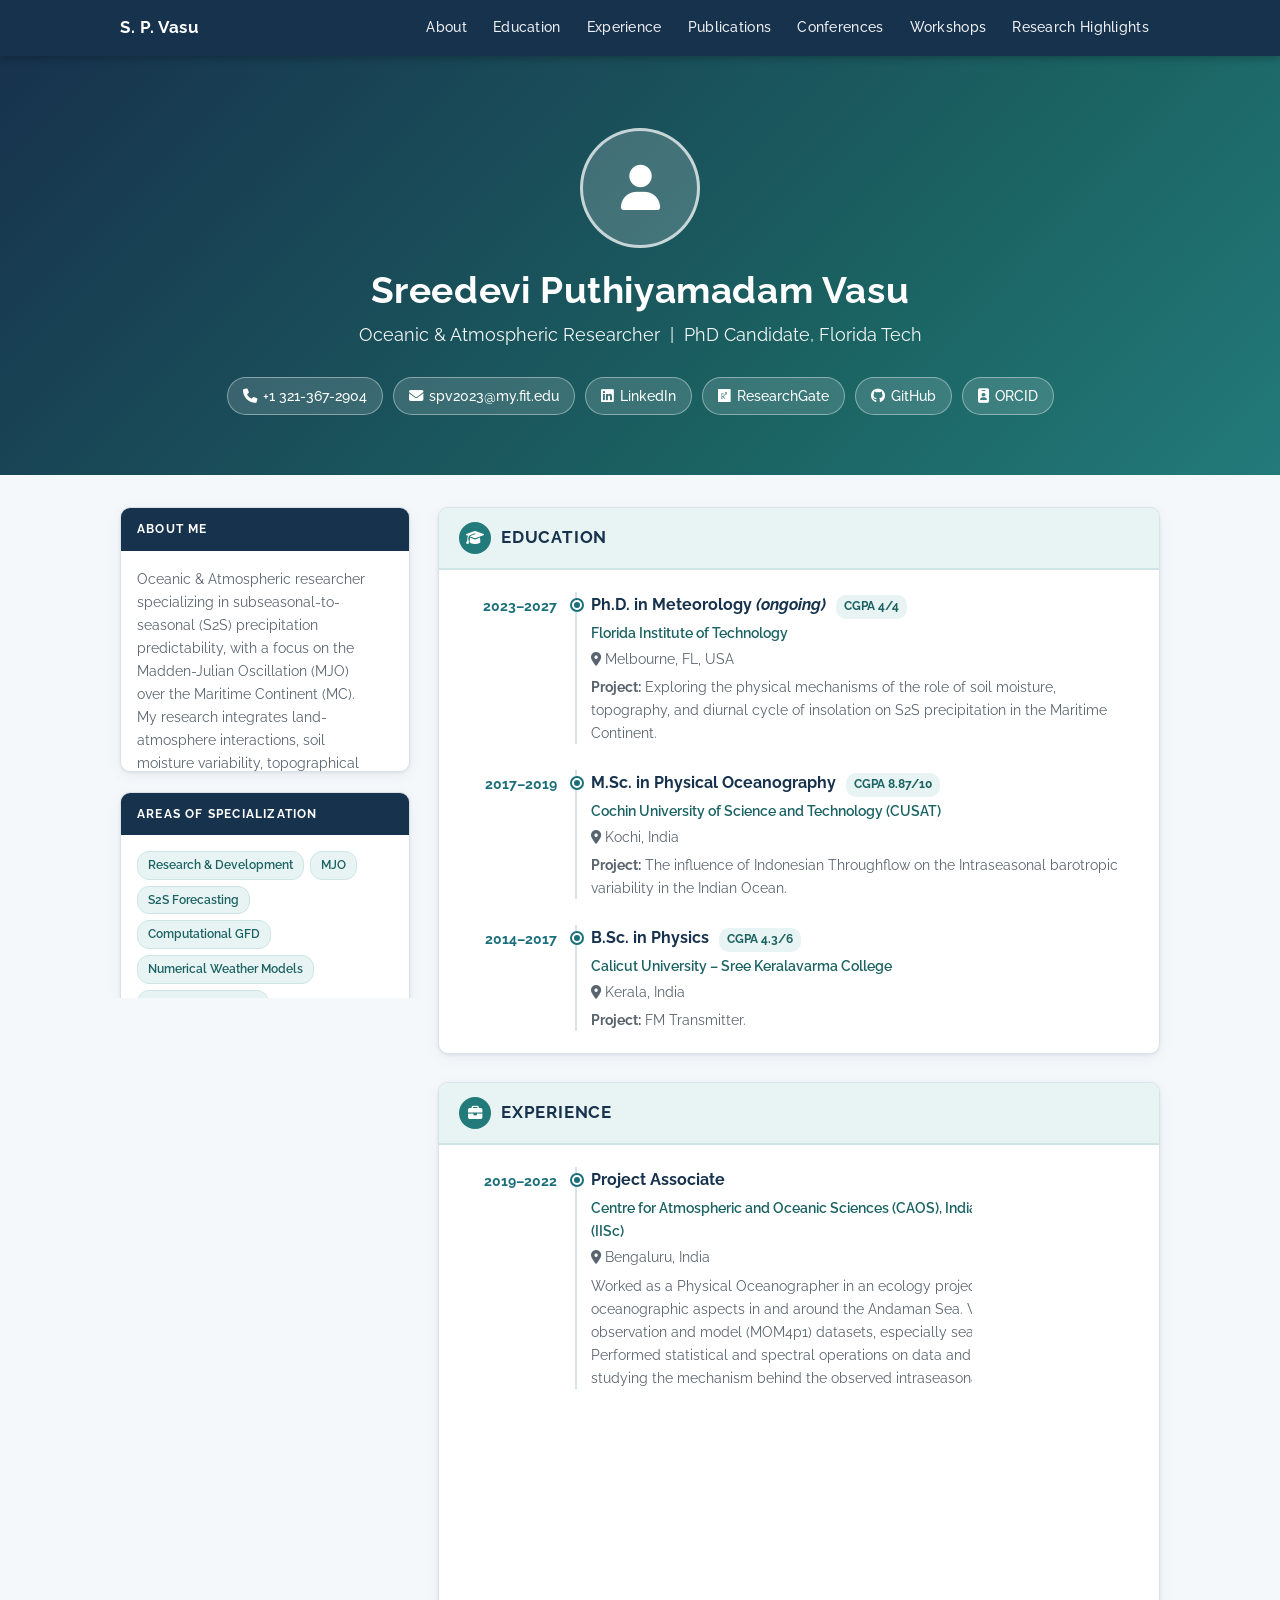
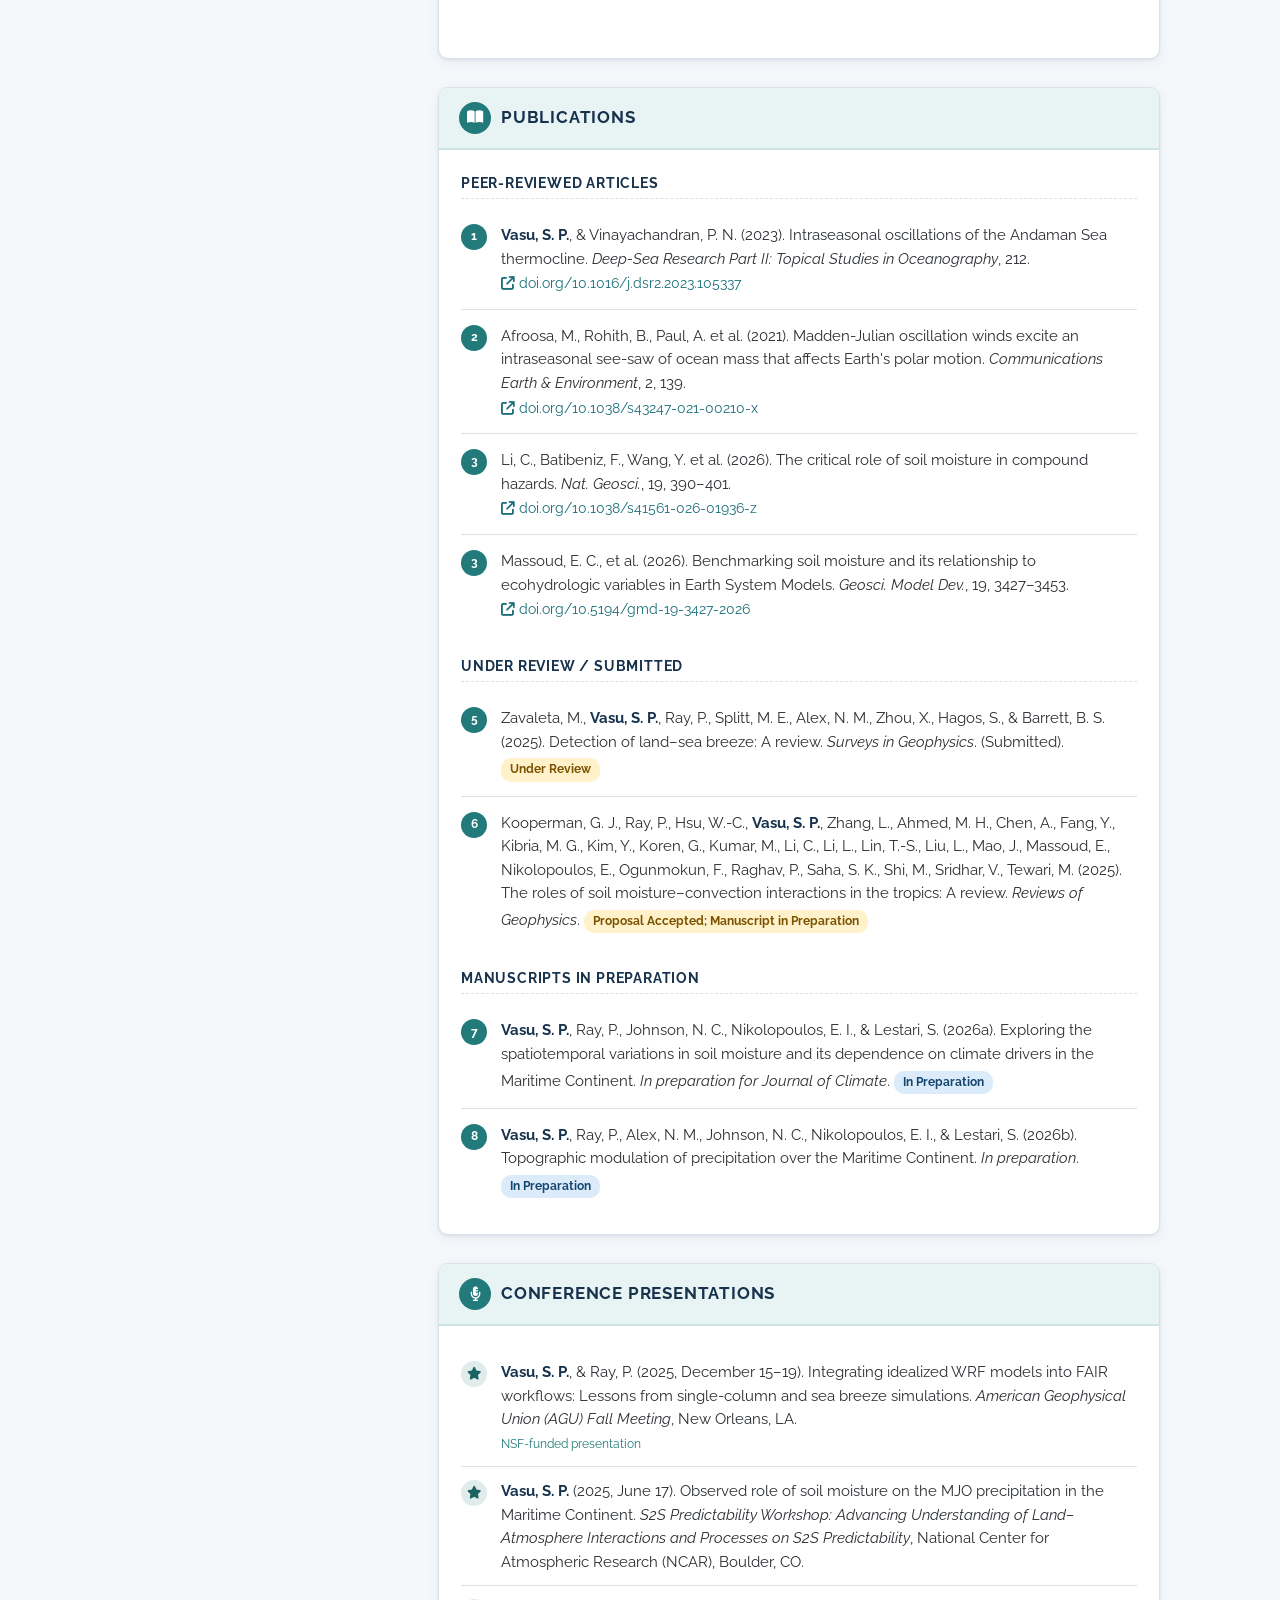
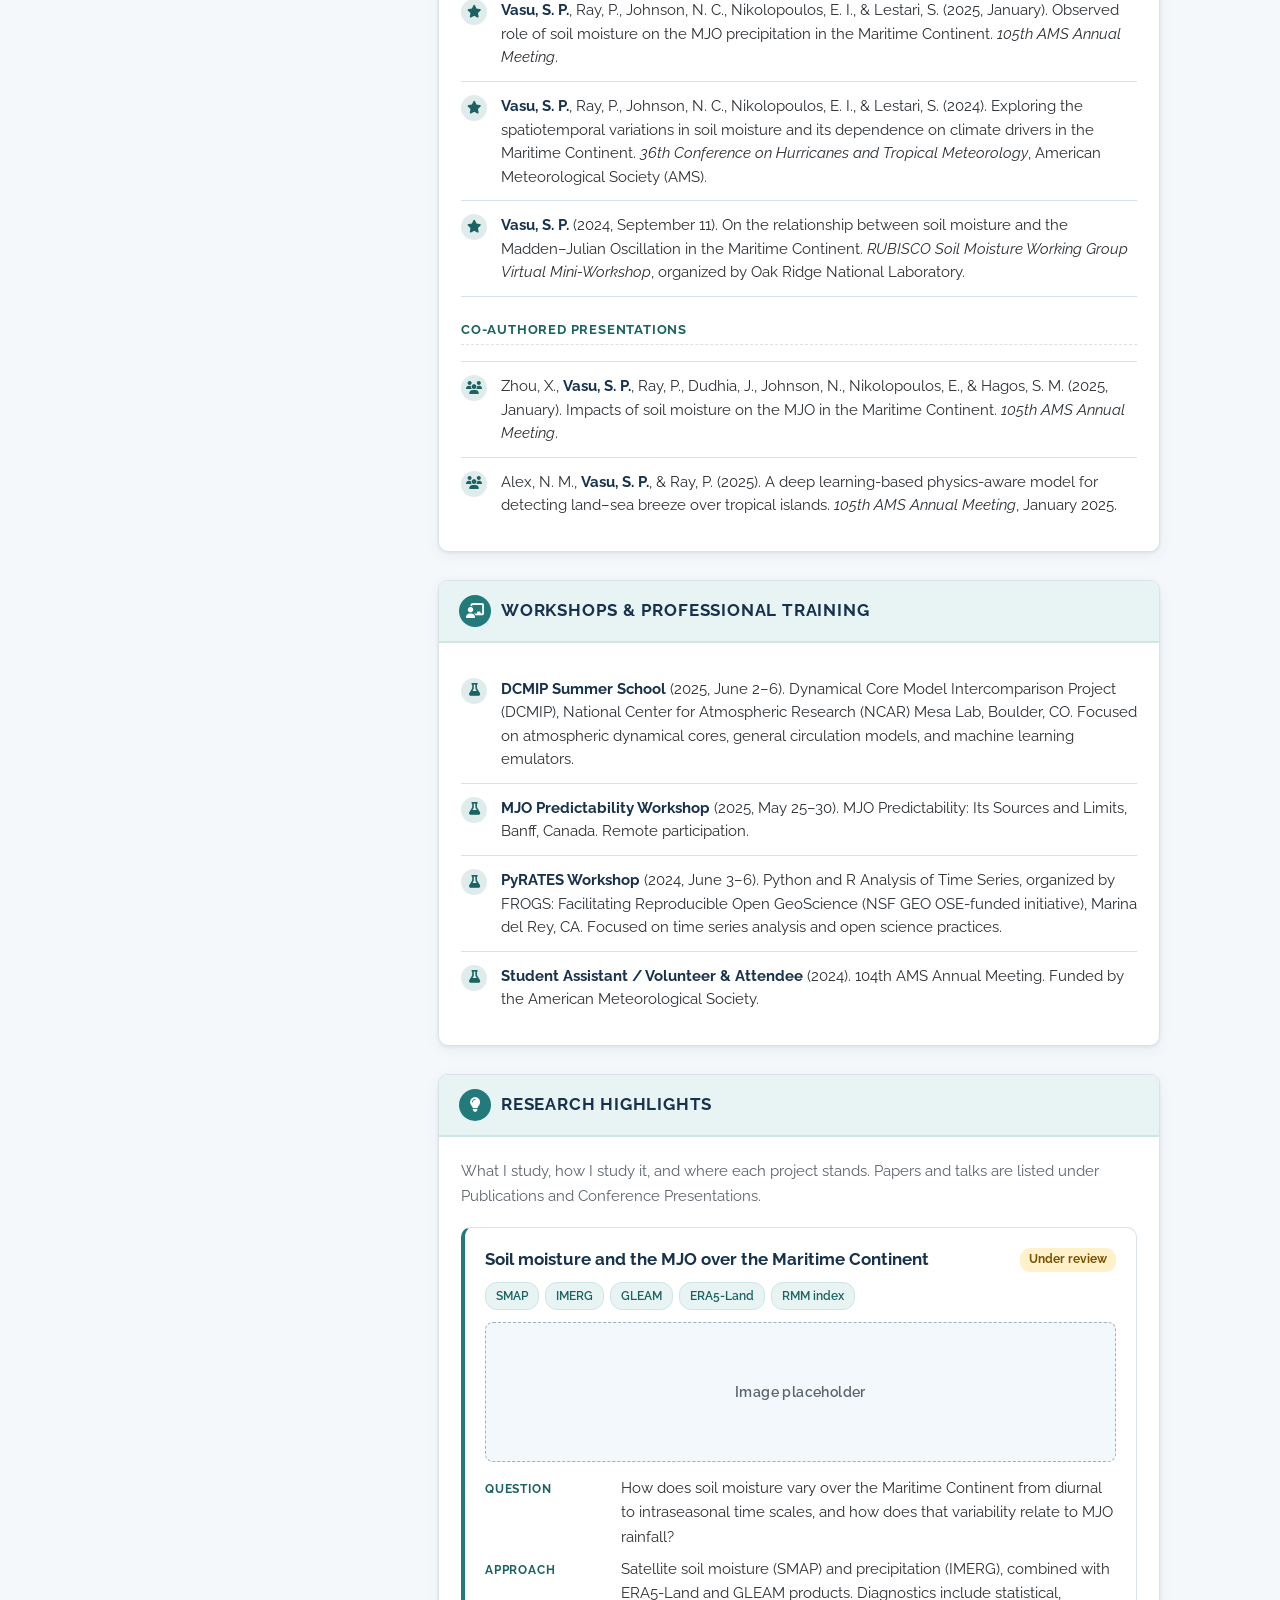
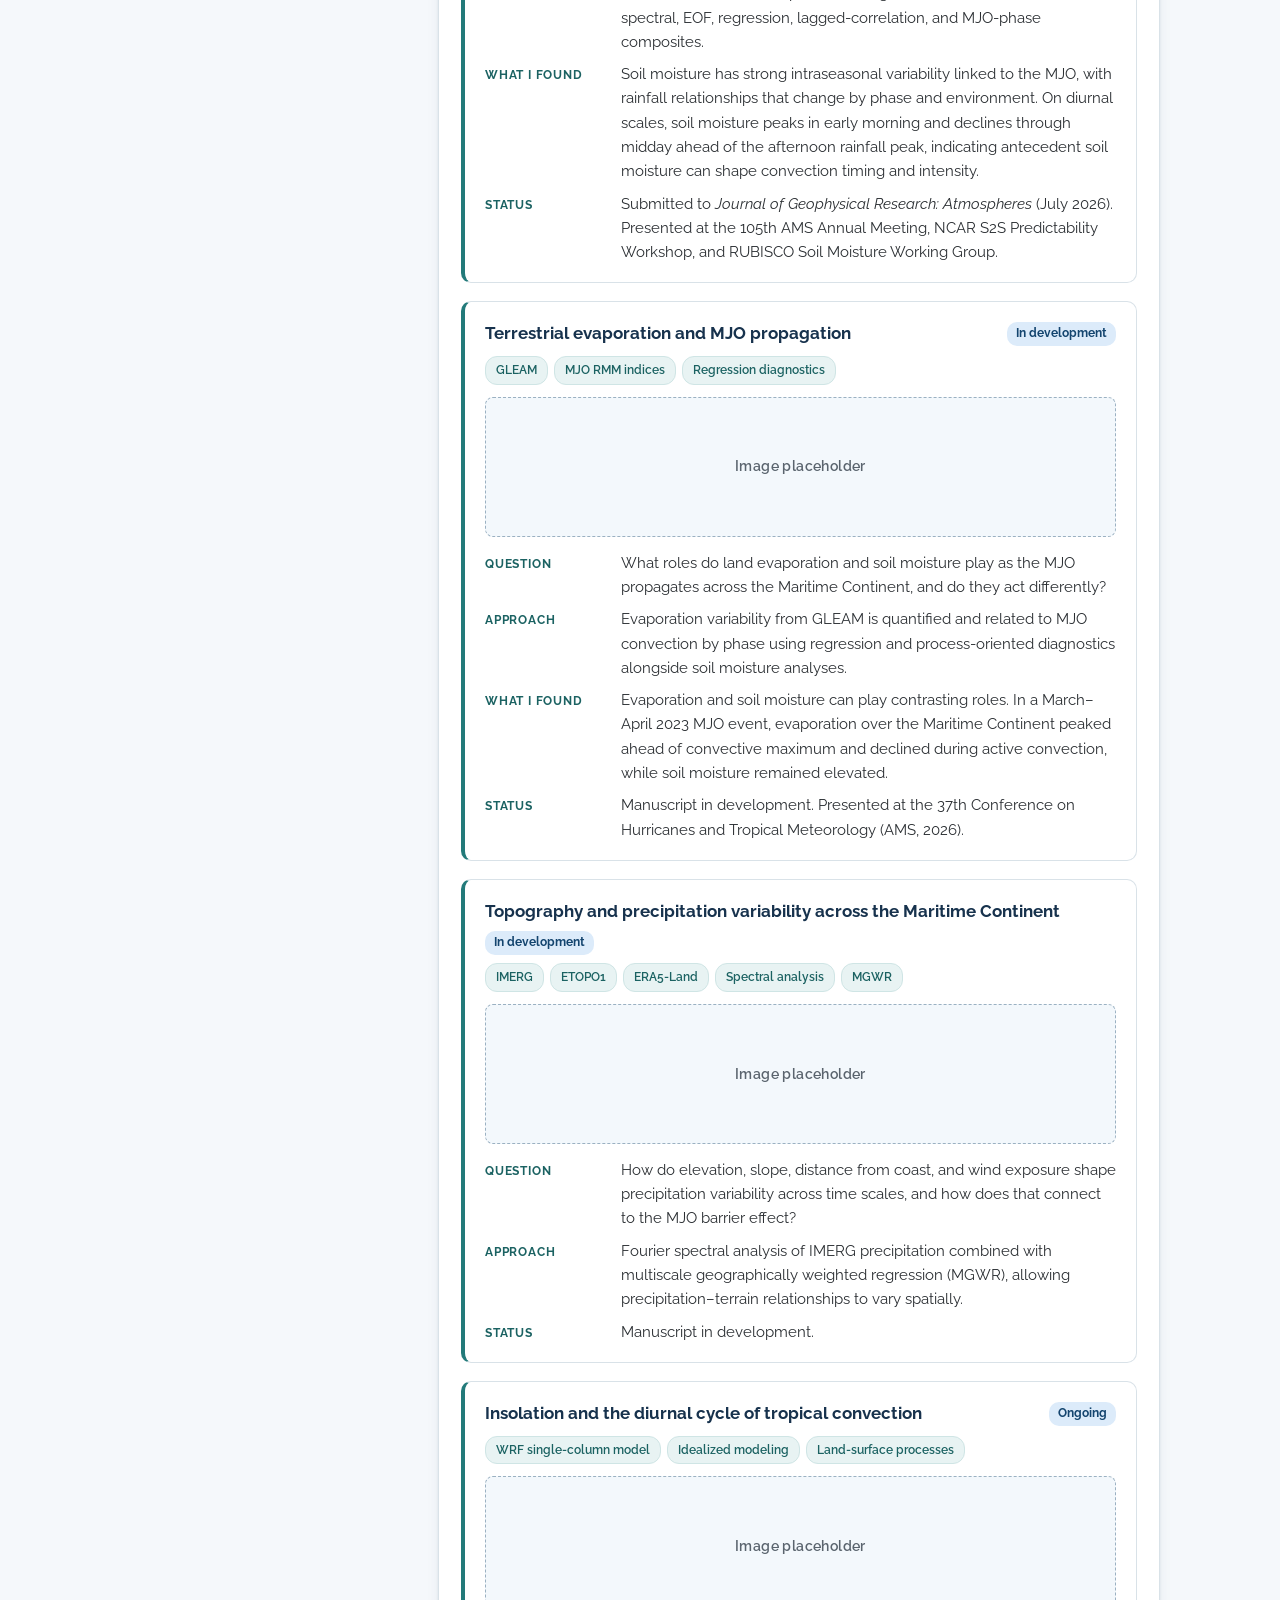
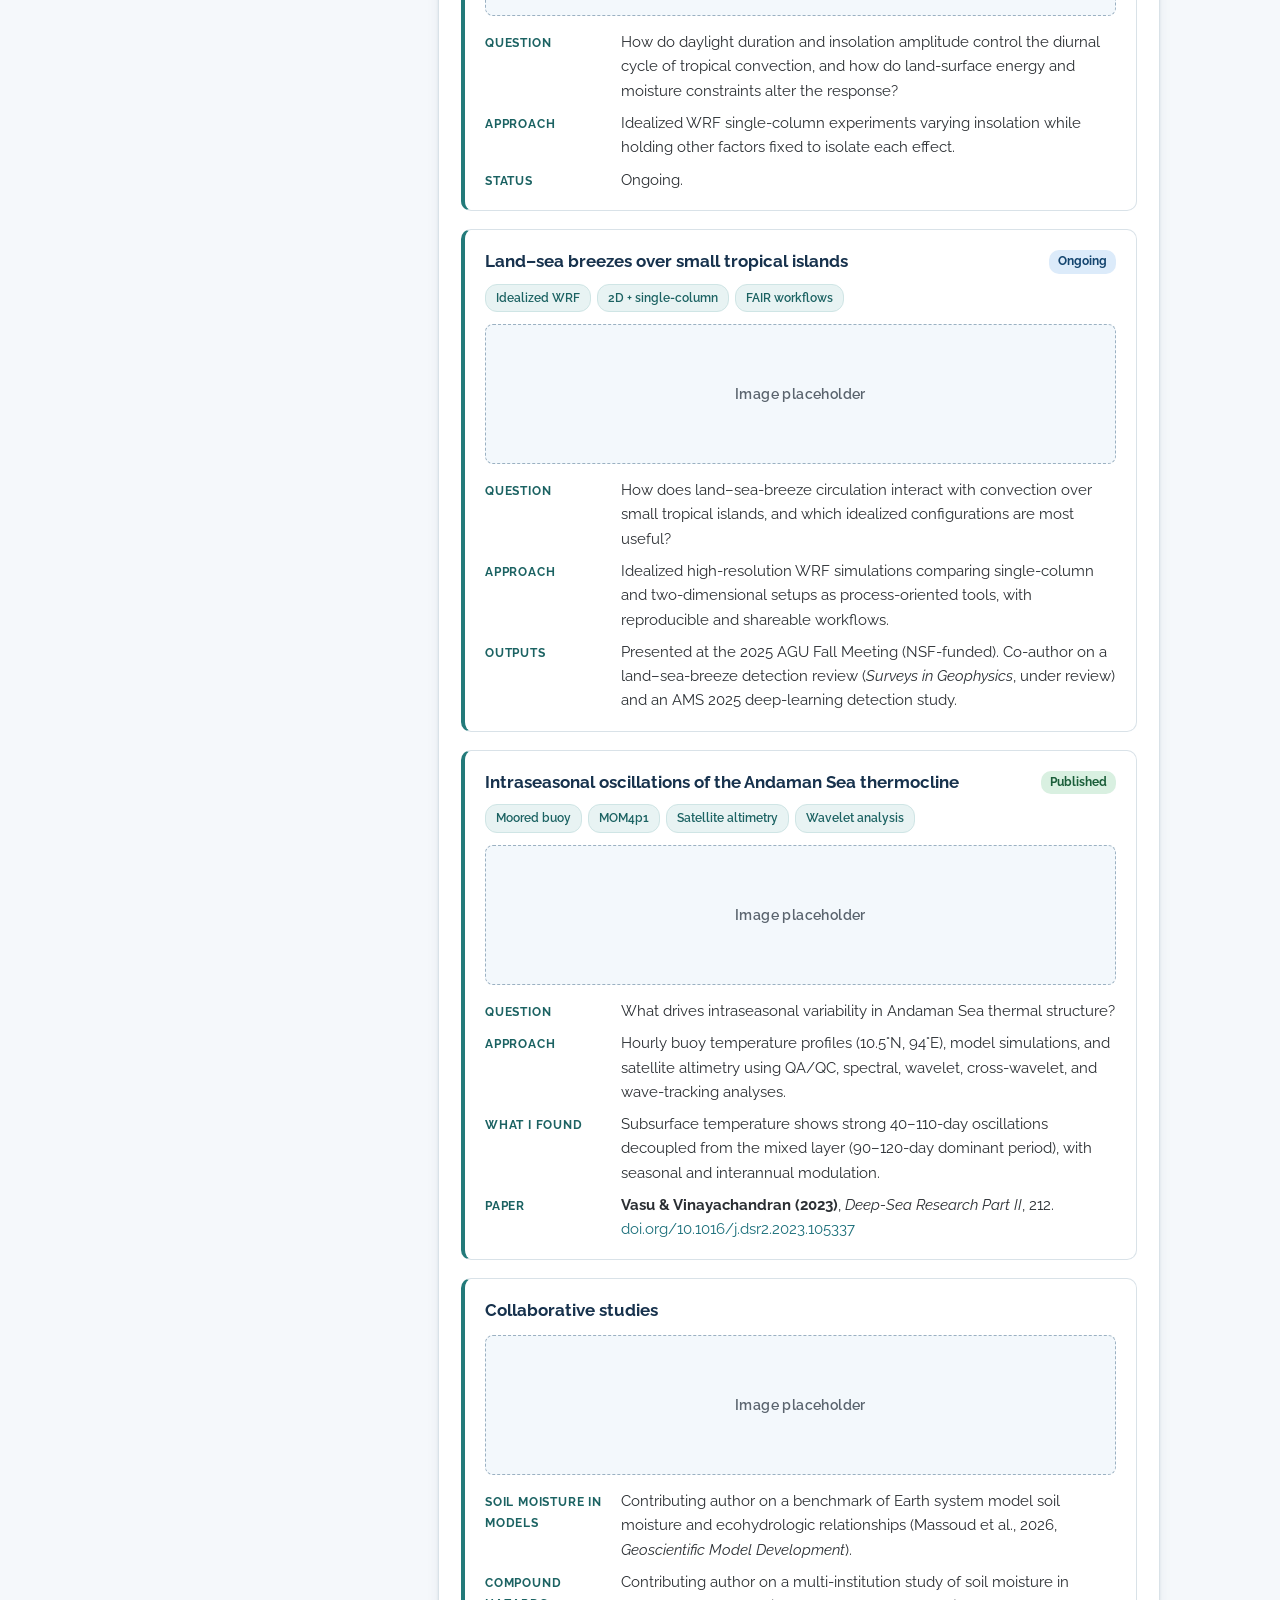
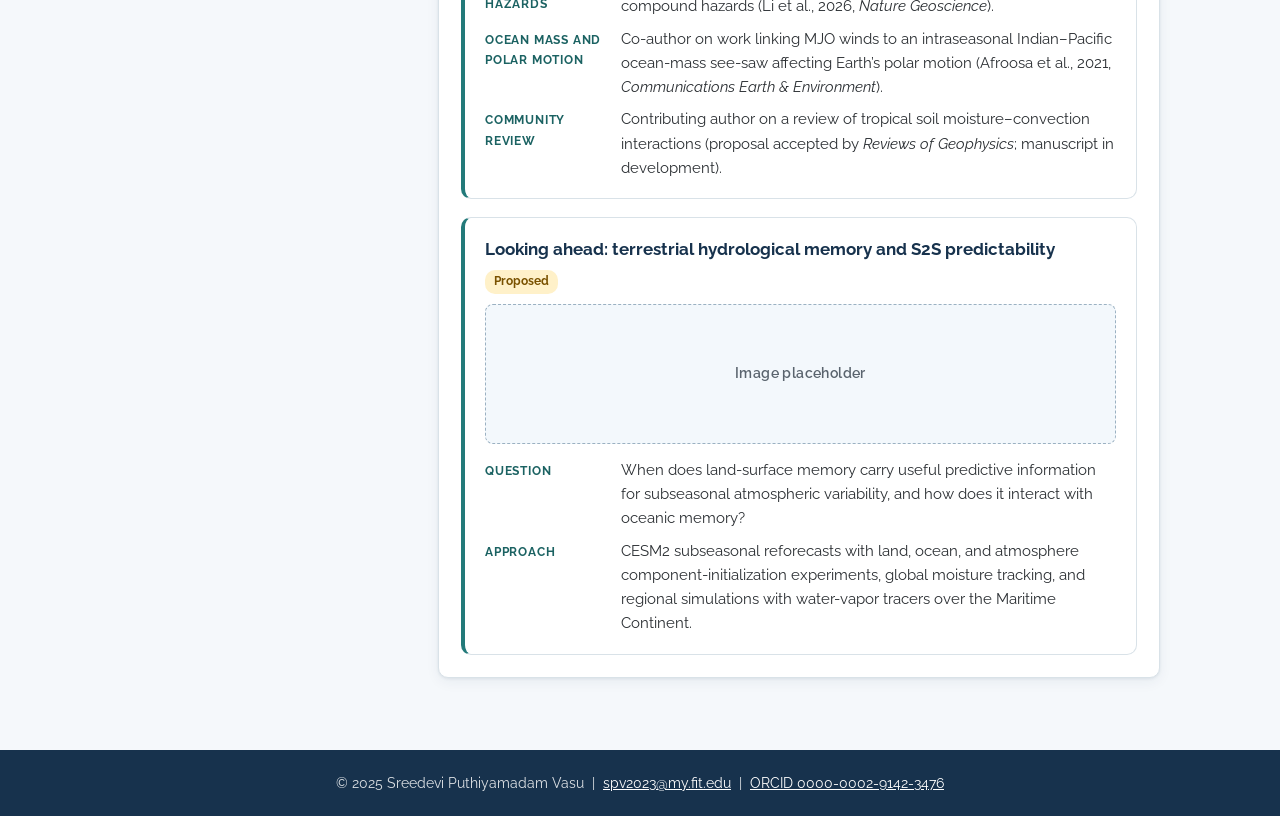
==== commit a8c27909: "Make sidebar cards scrollable and move research highlights Co-authored-by: sputhiyamadam <146156909+" ====
--- a/index.html
+++ b/index.html
@@ -23,10 +23,10 @@
       <li><a href="#about">About</a></li>
       <li><a href="#education">Education</a></li>
       <li><a href="#experience">Experience</a></li>
-      <li><a href="#research-highlights">Research Highlights</a></li>
       <li><a href="#publications">Publications</a></li>
       <li><a href="#conferences">Conferences</a></li>
       <li><a href="#workshops">Workshops</a></li>
+      <li><a href="#research-highlights">Research Highlights</a></li>
     </ul>
   </div>
 </nav>
@@ -70,7 +70,7 @@
     <!-- About -->
     <div class="card">
       <div class="card-header">About Me</div>
-      <div class="card-body">
+      <div class="card-body scrollable-panel">
         <p>
           Oceanic &amp; Atmospheric researcher specializing in subseasonal-to-seasonal (S2S) precipitation
           predictability, with a focus on the Madden-Julian Oscillation (MJO) over the Maritime Continent (MC).
@@ -86,7 +86,7 @@
     <!-- Specializations -->
     <div class="card">
       <div class="card-header">Areas of Specialization</div>
-      <div class="card-body">
+      <div class="card-body scrollable-panel">
         <div class="tag-cloud">
           <span class="tag">Research &amp; Development</span>
           <span class="tag">MJO</span>
@@ -105,7 +105,7 @@
     <!-- Technical Skills -->
     <div class="card">
       <div class="card-header">Technical Skills</div>
-      <div class="card-body">
+      <div class="card-body scrollable-panel">
         <div class="skill-group">
           <h4>Programming &amp; Visualization</h4>
           <ul>
@@ -251,6 +251,250 @@
       </div>
     </section>
 
+    <!-- PUBLICATIONS -->
+    <section id="publications">
+      <div class="section-header">
+        <div class="section-icon" aria-hidden="true"><i class="fa-solid fa-book-open"></i></div>
+        <h2>Publications</h2>
+      </div>
+      <div class="section-body">
+
+        <h3 style="font-size:.85rem;color:var(--green-dk);text-transform:uppercase;letter-spacing:.8px;margin-bottom:10px;">Peer-Reviewed Articles</h3>
+        <ul class="pub-list">
+
+          <li class="pub-item">
+            <div class="pub-num">1</div>
+            <div class="pub-text">
+              <strong>Vasu, S. P.</strong>, &amp; Vinayachandran, P. N. (2023). Intraseasonal oscillations of the
+              Andaman Sea thermocline. <em>Deep-Sea Research Part II: Topical Studies in Oceanography</em>, 212.
+              <a class="doi-link" href="https://doi.org/10.1016/j.dsr2.2023.105337" target="_blank" rel="noopener">
+                <i class="fa-solid fa-arrow-up-right-from-square"></i> doi.org/10.1016/j.dsr2.2023.105337
+              </a>
+            </div>
+          </li>
+
+          <li class="pub-item">
+            <div class="pub-num">2</div>
+            <div class="pub-text">
+              Afroosa, M., Rohith, B., Paul, A. et al. (2021). Madden-Julian oscillation winds excite an
+              intraseasonal see-saw of ocean mass that affects Earth's polar motion.
+              <em>Communications Earth &amp; Environment</em>, 2, 139.
+              <a class="doi-link" href="https://doi.org/10.1038/s43247-021-00210-x" target="_blank" rel="noopener">
+                <i class="fa-solid fa-arrow-up-right-from-square"></i> doi.org/10.1038/s43247-021-00210-x
+              </a>
+            </div>
+          </li>
+
+          <li class="pub-item">
+            <div class="pub-num">3</div>
+            <div class="pub-text">
+              Li, C., Batibeniz, F., Wang, Y. et al. (2026). The critical role of soil moisture in compound hazards.
+              <em>Nat. Geosci.</em>, 19, 390–401.
+              <a class="doi-link" href="https://doi.org/10.1038/s41561-026-01936-z" target="_blank" rel="noopener">
+                <i class="fa-solid fa-arrow-up-right-from-square"></i> doi.org/10.1038/s41561-026-01936-z
+              </a>
+            </div>
+          </li>
+          
+          <li class="pub-item">
+            <div class="pub-num">3</div>
+            <div class="pub-text">
+              Massoud, E. C., et al. (2026). Benchmarking soil moisture and its relationship to ecohydrologic variables in Earth System Models.
+              <em> Geosci. Model Dev.</em>, 19, 3427–3453.
+              <a class="doi-link" href="https://doi.org/10.5194/gmd-19-3427-2026" target="_blank" rel="noopener">
+                <i class="fa-solid fa-arrow-up-right-from-square"></i> doi.org/10.5194/gmd-19-3427-2026
+              </a>
+            </div>
+          </li>
+          
+        </ul>
+
+        <h3 style="font-size:.85rem;color:var(--green-dk);text-transform:uppercase;letter-spacing:.8px;margin:20px 0 10px;">Under Review / Submitted</h3>
+        <ul class="pub-list">
+
+          <li class="pub-item">
+            <div class="pub-num">5</div>
+            <div class="pub-text">
+              Zavaleta, M., <strong>Vasu, S. P.</strong>, Ray, P., Splitt, M. E., Alex, N. M., Zhou, X.,
+              Hagos, S., &amp; Barrett, B. S. (2025). Detection of land–sea breeze: A review.
+              <em>Surveys in Geophysics</em>. (Submitted).
+              <span class="pub-badge badge-review">Under Review</span>
+            </div>
+          </li>
+
+          <li class="pub-item">
+            <div class="pub-num">6</div>
+            <div class="pub-text">
+              Kooperman, G. J., Ray, P., Hsu, W.-C., <strong>Vasu, S. P.</strong>, Zhang, L., Ahmed, M. H.,
+              Chen, A., Fang, Y., Kibria, M. G., Kim, Y., Koren, G., Kumar, M., Li, C., Li, L., Lin, T.-S.,
+              Liu, L., Mao, J., Massoud, E., Nikolopoulos, E., Ogunmokun, F., Raghav, P., Saha, S. K.,
+              Shi, M., Sridhar, V., Tewari, M. (2025). The roles of soil moisture–convection interactions in
+              the tropics: A review. <em>Reviews of Geophysics</em>.
+              <span class="pub-badge badge-review">Proposal Accepted; Manuscript in Preparation</span>
+            </div>
+          </li>
+
+        </ul>
+
+        <h3 style="font-size:.85rem;color:var(--green-dk);text-transform:uppercase;letter-spacing:.8px;margin:20px 0 10px;">Manuscripts in Preparation</h3>
+        <ul class="pub-list">
+
+          <li class="pub-item">
+            <div class="pub-num">7</div>
+            <div class="pub-text">
+              <strong>Vasu, S. P.</strong>, Ray, P., Johnson, N. C., Nikolopoulos, E. I., &amp; Lestari, S.
+              (2026a). Exploring the spatiotemporal variations in soil moisture and its dependence on climate
+              drivers in the Maritime Continent.
+              <em>In preparation for Journal of Climate</em>.
+              <span class="pub-badge badge-prep">In Preparation</span>
+            </div>
+          </li>
+
+          <li class="pub-item">
+            <div class="pub-num">8</div>
+            <div class="pub-text">
+              <strong>Vasu, S. P.</strong>, Ray, P., Alex, N. M., Johnson, N. C., Nikolopoulos, E. I., &amp;
+              Lestari, S. (2026b). Topographic modulation of precipitation over the Maritime Continent.
+              <em>In preparation</em>.
+              <span class="pub-badge badge-prep">In Preparation</span>
+            </div>
+          </li>
+
+        </ul>
+      </div>
+    </section>
+
+    <!-- CONFERENCE PRESENTATIONS -->
+    <section id="conferences">
+      <div class="section-header">
+        <div class="section-icon" aria-hidden="true"><i class="fa-solid fa-microphone-lines"></i></div>
+        <h2>Conference Presentations</h2>
+      </div>
+      <div class="section-body">
+        <ul class="conf-list">
+
+          <li class="conf-item">
+            <div class="conf-icon"><i class="fa-solid fa-star"></i></div>
+            <div class="conf-text">
+              <strong>Vasu, S. P.</strong>, &amp; Ray, P. (2025, December 15–19). Integrating idealized WRF models
+              into FAIR workflows: Lessons from single-column and sea breeze simulations.
+              <em>American Geophysical Union (AGU) Fall Meeting</em>, New Orleans, LA.
+              <br><small style="color:var(--green);">NSF-funded presentation</small>
+            </div>
+          </li>
+
+          <li class="conf-item">
+            <div class="conf-icon"><i class="fa-solid fa-star"></i></div>
+            <div class="conf-text">
+              <strong>Vasu, S. P.</strong> (2025, June 17). Observed role of soil moisture on the MJO precipitation
+              in the Maritime Continent.
+              <em>S2S Predictability Workshop: Advancing Understanding of Land–Atmosphere Interactions and
+              Processes on S2S Predictability</em>, National Center for Atmospheric Research (NCAR), Boulder, CO.
+            </div>
+          </li>
+
+          <li class="conf-item">
+            <div class="conf-icon"><i class="fa-solid fa-star"></i></div>
+            <div class="conf-text">
+              <strong>Vasu, S. P.</strong>, Ray, P., Johnson, N. C., Nikolopoulos, E. I., &amp; Lestari, S.
+              (2025, January). Observed role of soil moisture on the MJO precipitation in the Maritime Continent.
+              <em>105th AMS Annual Meeting</em>.
+            </div>
+          </li>
+
+          <li class="conf-item">
+            <div class="conf-icon"><i class="fa-solid fa-star"></i></div>
+            <div class="conf-text">
+              <strong>Vasu, S. P.</strong>, Ray, P., Johnson, N. C., Nikolopoulos, E. I., &amp; Lestari, S.
+              (2024). Exploring the spatiotemporal variations in soil moisture and its dependence on climate
+              drivers in the Maritime Continent.
+              <em>36th Conference on Hurricanes and Tropical Meteorology</em>, American Meteorological Society (AMS).
+            </div>
+          </li>
+
+          <li class="conf-item">
+            <div class="conf-icon"><i class="fa-solid fa-star"></i></div>
+            <div class="conf-text">
+              <strong>Vasu, S. P.</strong> (2024, September 11). On the relationship between soil moisture and
+              the Madden–Julian Oscillation in the Maritime Continent.
+              <em>RUBISCO Soil Moisture Working Group Virtual Mini-Workshop</em>, organized by Oak Ridge National
+              Laboratory.
+            </div>
+          </li>
+
+          <li class="conf-item" style="grid-column:1/-1">
+            <div class="conf-divider" style="width:100%;">Co-authored Presentations</div>
+          </li>
+
+          <li class="conf-item">
+            <div class="conf-icon"><i class="fa-solid fa-users"></i></div>
+            <div class="conf-text">
+              Zhou, X., <strong>Vasu, S. P.</strong>, Ray, P., Dudhia, J., Johnson, N., Nikolopoulos, E.,
+              &amp; Hagos, S. M. (2025, January). Impacts of soil moisture on the MJO in the Maritime Continent.
+              <em>105th AMS Annual Meeting</em>.
+            </div>
+          </li>
+
+          <li class="conf-item">
+            <div class="conf-icon"><i class="fa-solid fa-users"></i></div>
+            <div class="conf-text">
+              Alex, N. M., <strong>Vasu, S. P.</strong>, &amp; Ray, P. (2025). A deep learning-based
+              physics-aware model for detecting land–sea breeze over tropical islands.
+              <em>105th AMS Annual Meeting</em>, January 2025.
+            </div>
+          </li>
+
+        </ul>
+      </div>
+    </section>
+
+    <!-- WORKSHOPS & TRAINING -->
+    <section id="workshops">
+      <div class="section-header">
+        <div class="section-icon" aria-hidden="true"><i class="fa-solid fa-chalkboard-user"></i></div>
+        <h2>Workshops &amp; Professional Training</h2>
+      </div>
+      <div class="section-body">
+        <ul class="conf-list">
+
+          <li class="conf-item">
+            <div class="conf-icon"><i class="fa-solid fa-flask"></i></div>
+            <div class="conf-text">
+              <strong>DCMIP Summer School</strong> (2025, June 2–6). Dynamical Core Model Intercomparison Project
+              (DCMIP), National Center for Atmospheric Research (NCAR) Mesa Lab, Boulder, CO. Focused on
+              atmospheric dynamical cores, general circulation models, and machine learning emulators.
+            </div>
+          </li>
+
+          <li class="conf-item">
+            <div class="conf-icon"><i class="fa-solid fa-flask"></i></div>
+            <div class="conf-text">
+              <strong>MJO Predictability Workshop</strong> (2025, May 25–30). MJO Predictability: Its Sources and
+              Limits, Banff, Canada. Remote participation.
+            </div>
+          </li>
+
+          <li class="conf-item">
+            <div class="conf-icon"><i class="fa-solid fa-flask"></i></div>
+            <div class="conf-text">
+              <strong>PyRATES Workshop</strong> (2024, June 3–6). Python and R Analysis of Time Series, organized
+              by FROGS: Facilitating Reproducible Open GeoScience (NSF GEO OSE-funded initiative), Marina del
+              Rey, CA. Focused on time series analysis and open science practices.
+            </div>
+          </li>
+
+          <li class="conf-item">
+            <div class="conf-icon"><i class="fa-solid fa-flask"></i></div>
+            <div class="conf-text">
+              <strong>Student Assistant / Volunteer &amp; Attendee</strong> (2024). 104th AMS Annual Meeting.
+              Funded by the American Meteorological Society.
+            </div>
+          </li>
+
+        </ul>
+      </div>
+    </section>
+
     <!-- RESEARCH HIGHLIGHTS -->
     <section id="research-highlights">
       <div class="section-header">
@@ -420,250 +664,6 @@
       </div>
     </section>
 
-    <!-- PUBLICATIONS -->
-    <section id="publications">
-      <div class="section-header">
-        <div class="section-icon" aria-hidden="true"><i class="fa-solid fa-book-open"></i></div>
-        <h2>Publications</h2>
-      </div>
-      <div class="section-body">
-
-        <h3 style="font-size:.85rem;color:var(--green-dk);text-transform:uppercase;letter-spacing:.8px;margin-bottom:10px;">Peer-Reviewed Articles</h3>
-        <ul class="pub-list">
-
-          <li class="pub-item">
-            <div class="pub-num">1</div>
-            <div class="pub-text">
-              <strong>Vasu, S. P.</strong>, &amp; Vinayachandran, P. N. (2023). Intraseasonal oscillations of the
-              Andaman Sea thermocline. <em>Deep-Sea Research Part II: Topical Studies in Oceanography</em>, 212.
-              <a class="doi-link" href="https://doi.org/10.1016/j.dsr2.2023.105337" target="_blank" rel="noopener">
-                <i class="fa-solid fa-arrow-up-right-from-square"></i> doi.org/10.1016/j.dsr2.2023.105337
-              </a>
-            </div>
-          </li>
-
-          <li class="pub-item">
-            <div class="pub-num">2</div>
-            <div class="pub-text">
-              Afroosa, M., Rohith, B., Paul, A. et al. (2021). Madden-Julian oscillation winds excite an
-              intraseasonal see-saw of ocean mass that affects Earth's polar motion.
-              <em>Communications Earth &amp; Environment</em>, 2, 139.
-              <a class="doi-link" href="https://doi.org/10.1038/s43247-021-00210-x" target="_blank" rel="noopener">
-                <i class="fa-solid fa-arrow-up-right-from-square"></i> doi.org/10.1038/s43247-021-00210-x
-              </a>
-            </div>
-          </li>
-
-          <li class="pub-item">
-            <div class="pub-num">3</div>
-            <div class="pub-text">
-              Li, C., Batibeniz, F., Wang, Y. et al. (2026). The critical role of soil moisture in compound hazards.
-              <em>Nat. Geosci.</em>, 19, 390–401.
-              <a class="doi-link" href="https://doi.org/10.1038/s41561-026-01936-z" target="_blank" rel="noopener">
-                <i class="fa-solid fa-arrow-up-right-from-square"></i> doi.org/10.1038/s41561-026-01936-z
-              </a>
-            </div>
-          </li>
-          
-          <li class="pub-item">
-            <div class="pub-num">3</div>
-            <div class="pub-text">
-              Massoud, E. C., et al. (2026). Benchmarking soil moisture and its relationship to ecohydrologic variables in Earth System Models.
-              <em> Geosci. Model Dev.</em>, 19, 3427–3453.
-              <a class="doi-link" href="https://doi.org/10.5194/gmd-19-3427-2026" target="_blank" rel="noopener">
-                <i class="fa-solid fa-arrow-up-right-from-square"></i> doi.org/10.5194/gmd-19-3427-2026
-              </a>
-            </div>
-          </li>
-          
-        </ul>
-
-        <h3 style="font-size:.85rem;color:var(--green-dk);text-transform:uppercase;letter-spacing:.8px;margin:20px 0 10px;">Under Review / Submitted</h3>
-        <ul class="pub-list">
-
-          <li class="pub-item">
-            <div class="pub-num">5</div>
-            <div class="pub-text">
-              Zavaleta, M., <strong>Vasu, S. P.</strong>, Ray, P., Splitt, M. E., Alex, N. M., Zhou, X.,
-              Hagos, S., &amp; Barrett, B. S. (2025). Detection of land–sea breeze: A review.
-              <em>Surveys in Geophysics</em>. (Submitted).
-              <span class="pub-badge badge-review">Under Review</span>
-            </div>
-          </li>
-
-          <li class="pub-item">
-            <div class="pub-num">6</div>
-            <div class="pub-text">
-              Kooperman, G. J., Ray, P., Hsu, W.-C., <strong>Vasu, S. P.</strong>, Zhang, L., Ahmed, M. H.,
-              Chen, A., Fang, Y., Kibria, M. G., Kim, Y., Koren, G., Kumar, M., Li, C., Li, L., Lin, T.-S.,
-              Liu, L., Mao, J., Massoud, E., Nikolopoulos, E., Ogunmokun, F., Raghav, P., Saha, S. K.,
-              Shi, M., Sridhar, V., Tewari, M. (2025). The roles of soil moisture–convection interactions in
-              the tropics: A review. <em>Reviews of Geophysics</em>.
-              <span class="pub-badge badge-review">Proposal Accepted; Manuscript in Preparation</span>
-            </div>
-          </li>
-
-        </ul>
-
-        <h3 style="font-size:.85rem;color:var(--green-dk);text-transform:uppercase;letter-spacing:.8px;margin:20px 0 10px;">Manuscripts in Preparation</h3>
-        <ul class="pub-list">
-
-          <li class="pub-item">
-            <div class="pub-num">7</div>
-            <div class="pub-text">
-              <strong>Vasu, S. P.</strong>, Ray, P., Johnson, N. C., Nikolopoulos, E. I., &amp; Lestari, S.
-              (2026a). Exploring the spatiotemporal variations in soil moisture and its dependence on climate
-              drivers in the Maritime Continent.
-              <em>In preparation for Journal of Climate</em>.
-              <span class="pub-badge badge-prep">In Preparation</span>
-            </div>
-          </li>
-
-          <li class="pub-item">
-            <div class="pub-num">8</div>
-            <div class="pub-text">
-              <strong>Vasu, S. P.</strong>, Ray, P., Alex, N. M., Johnson, N. C., Nikolopoulos, E. I., &amp;
-              Lestari, S. (2026b). Topographic modulation of precipitation over the Maritime Continent.
-              <em>In preparation</em>.
-              <span class="pub-badge badge-prep">In Preparation</span>
-            </div>
-          </li>
-
-        </ul>
-      </div>
-    </section>
-
-    <!-- CONFERENCE PRESENTATIONS -->
-    <section id="conferences">
-      <div class="section-header">
-        <div class="section-icon" aria-hidden="true"><i class="fa-solid fa-microphone-lines"></i></div>
-        <h2>Conference Presentations</h2>
-      </div>
-      <div class="section-body">
-        <ul class="conf-list">
-
-          <li class="conf-item">
-            <div class="conf-icon"><i class="fa-solid fa-star"></i></div>
-            <div class="conf-text">
-              <strong>Vasu, S. P.</strong>, &amp; Ray, P. (2025, December 15–19). Integrating idealized WRF models
-              into FAIR workflows: Lessons from single-column and sea breeze simulations.
-              <em>American Geophysical Union (AGU) Fall Meeting</em>, New Orleans, LA.
-              <br><small style="color:var(--green);">NSF-funded presentation</small>
-            </div>
-          </li>
-
-          <li class="conf-item">
-            <div class="conf-icon"><i class="fa-solid fa-star"></i></div>
-            <div class="conf-text">
-              <strong>Vasu, S. P.</strong> (2025, June 17). Observed role of soil moisture on the MJO precipitation
-              in the Maritime Continent.
-              <em>S2S Predictability Workshop: Advancing Understanding of Land–Atmosphere Interactions and
-              Processes on S2S Predictability</em>, National Center for Atmospheric Research (NCAR), Boulder, CO.
-            </div>
-          </li>
-
-          <li class="conf-item">
-            <div class="conf-icon"><i class="fa-solid fa-star"></i></div>
-            <div class="conf-text">
-              <strong>Vasu, S. P.</strong>, Ray, P., Johnson, N. C., Nikolopoulos, E. I., &amp; Lestari, S.
-              (2025, January). Observed role of soil moisture on the MJO precipitation in the Maritime Continent.
-              <em>105th AMS Annual Meeting</em>.
-            </div>
-          </li>
-
-          <li class="conf-item">
-            <div class="conf-icon"><i class="fa-solid fa-star"></i></div>
-            <div class="conf-text">
-              <strong>Vasu, S. P.</strong>, Ray, P., Johnson, N. C., Nikolopoulos, E. I., &amp; Lestari, S.
-              (2024). Exploring the spatiotemporal variations in soil moisture and its dependence on climate
-              drivers in the Maritime Continent.
-              <em>36th Conference on Hurricanes and Tropical Meteorology</em>, American Meteorological Society (AMS).
-            </div>
-          </li>
-
-          <li class="conf-item">
-            <div class="conf-icon"><i class="fa-solid fa-star"></i></div>
-            <div class="conf-text">
-              <strong>Vasu, S. P.</strong> (2024, September 11). On the relationship between soil moisture and
-              the Madden–Julian Oscillation in the Maritime Continent.
-              <em>RUBISCO Soil Moisture Working Group Virtual Mini-Workshop</em>, organized by Oak Ridge National
-              Laboratory.
-            </div>
-          </li>
-
-          <li class="conf-item" style="grid-column:1/-1">
-            <div class="conf-divider" style="width:100%;">Co-authored Presentations</div>
-          </li>
-
-          <li class="conf-item">
-            <div class="conf-icon"><i class="fa-solid fa-users"></i></div>
-            <div class="conf-text">
-              Zhou, X., <strong>Vasu, S. P.</strong>, Ray, P., Dudhia, J., Johnson, N., Nikolopoulos, E.,
-              &amp; Hagos, S. M. (2025, January). Impacts of soil moisture on the MJO in the Maritime Continent.
-              <em>105th AMS Annual Meeting</em>.
-            </div>
-          </li>
-
-          <li class="conf-item">
-            <div class="conf-icon"><i class="fa-solid fa-users"></i></div>
-            <div class="conf-text">
-              Alex, N. M., <strong>Vasu, S. P.</strong>, &amp; Ray, P. (2025). A deep learning-based
-              physics-aware model for detecting land–sea breeze over tropical islands.
-              <em>105th AMS Annual Meeting</em>, January 2025.
-            </div>
-          </li>
-
-        </ul>
-      </div>
-    </section>
-
-    <!-- WORKSHOPS & TRAINING -->
-    <section id="workshops">
-      <div class="section-header">
-        <div class="section-icon" aria-hidden="true"><i class="fa-solid fa-chalkboard-user"></i></div>
-        <h2>Workshops &amp; Professional Training</h2>
-      </div>
-      <div class="section-body">
-        <ul class="conf-list">
-
-          <li class="conf-item">
-            <div class="conf-icon"><i class="fa-solid fa-flask"></i></div>
-            <div class="conf-text">
-              <strong>DCMIP Summer School</strong> (2025, June 2–6). Dynamical Core Model Intercomparison Project
-              (DCMIP), National Center for Atmospheric Research (NCAR) Mesa Lab, Boulder, CO. Focused on
-              atmospheric dynamical cores, general circulation models, and machine learning emulators.
-            </div>
-          </li>
-
-          <li class="conf-item">
-            <div class="conf-icon"><i class="fa-solid fa-flask"></i></div>
-            <div class="conf-text">
-              <strong>MJO Predictability Workshop</strong> (2025, May 25–30). MJO Predictability: Its Sources and
-              Limits, Banff, Canada. Remote participation.
-            </div>
-          </li>
-
-          <li class="conf-item">
-            <div class="conf-icon"><i class="fa-solid fa-flask"></i></div>
-            <div class="conf-text">
-              <strong>PyRATES Workshop</strong> (2024, June 3–6). Python and R Analysis of Time Series, organized
-              by FROGS: Facilitating Reproducible Open GeoScience (NSF GEO OSE-funded initiative), Marina del
-              Rey, CA. Focused on time series analysis and open science practices.
-            </div>
-          </li>
-
-          <li class="conf-item">
-            <div class="conf-icon"><i class="fa-solid fa-flask"></i></div>
-            <div class="conf-text">
-              <strong>Student Assistant / Volunteer &amp; Attendee</strong> (2024). 104th AMS Annual Meeting.
-              Funded by the American Meteorological Society.
-            </div>
-          </li>
-
-        </ul>
-      </div>
-    </section>
-
     <!-- REFERENCES -->
     <section id="references" hidden>
       <div class="section-header">
--- a/style.css
+++ b/style.css
@@ -216,8 +216,8 @@
 .sidebar {
   position: sticky;
   top: calc(var(--nav-h) + 16px);
-  max-height: calc(100vh - var(--nav-h) - 32px);  /* tall sidebars scroll instead of getting cut off */
-  overflow-y: auto;
+  max-height: none;
+  overflow-y: visible;
   display: flex;
   flex-direction: column;
   gap: 20px;
@@ -243,6 +243,12 @@
 }
 
 .card-body { padding: 16px; }
+
+.scrollable-panel {
+  max-height: 220px;
+  overflow-y: auto;
+  scrollbar-gutter: stable;
+}
 
 .card-body p { font-size: .9rem; color: var(--muted); line-height: 1.6; }
 
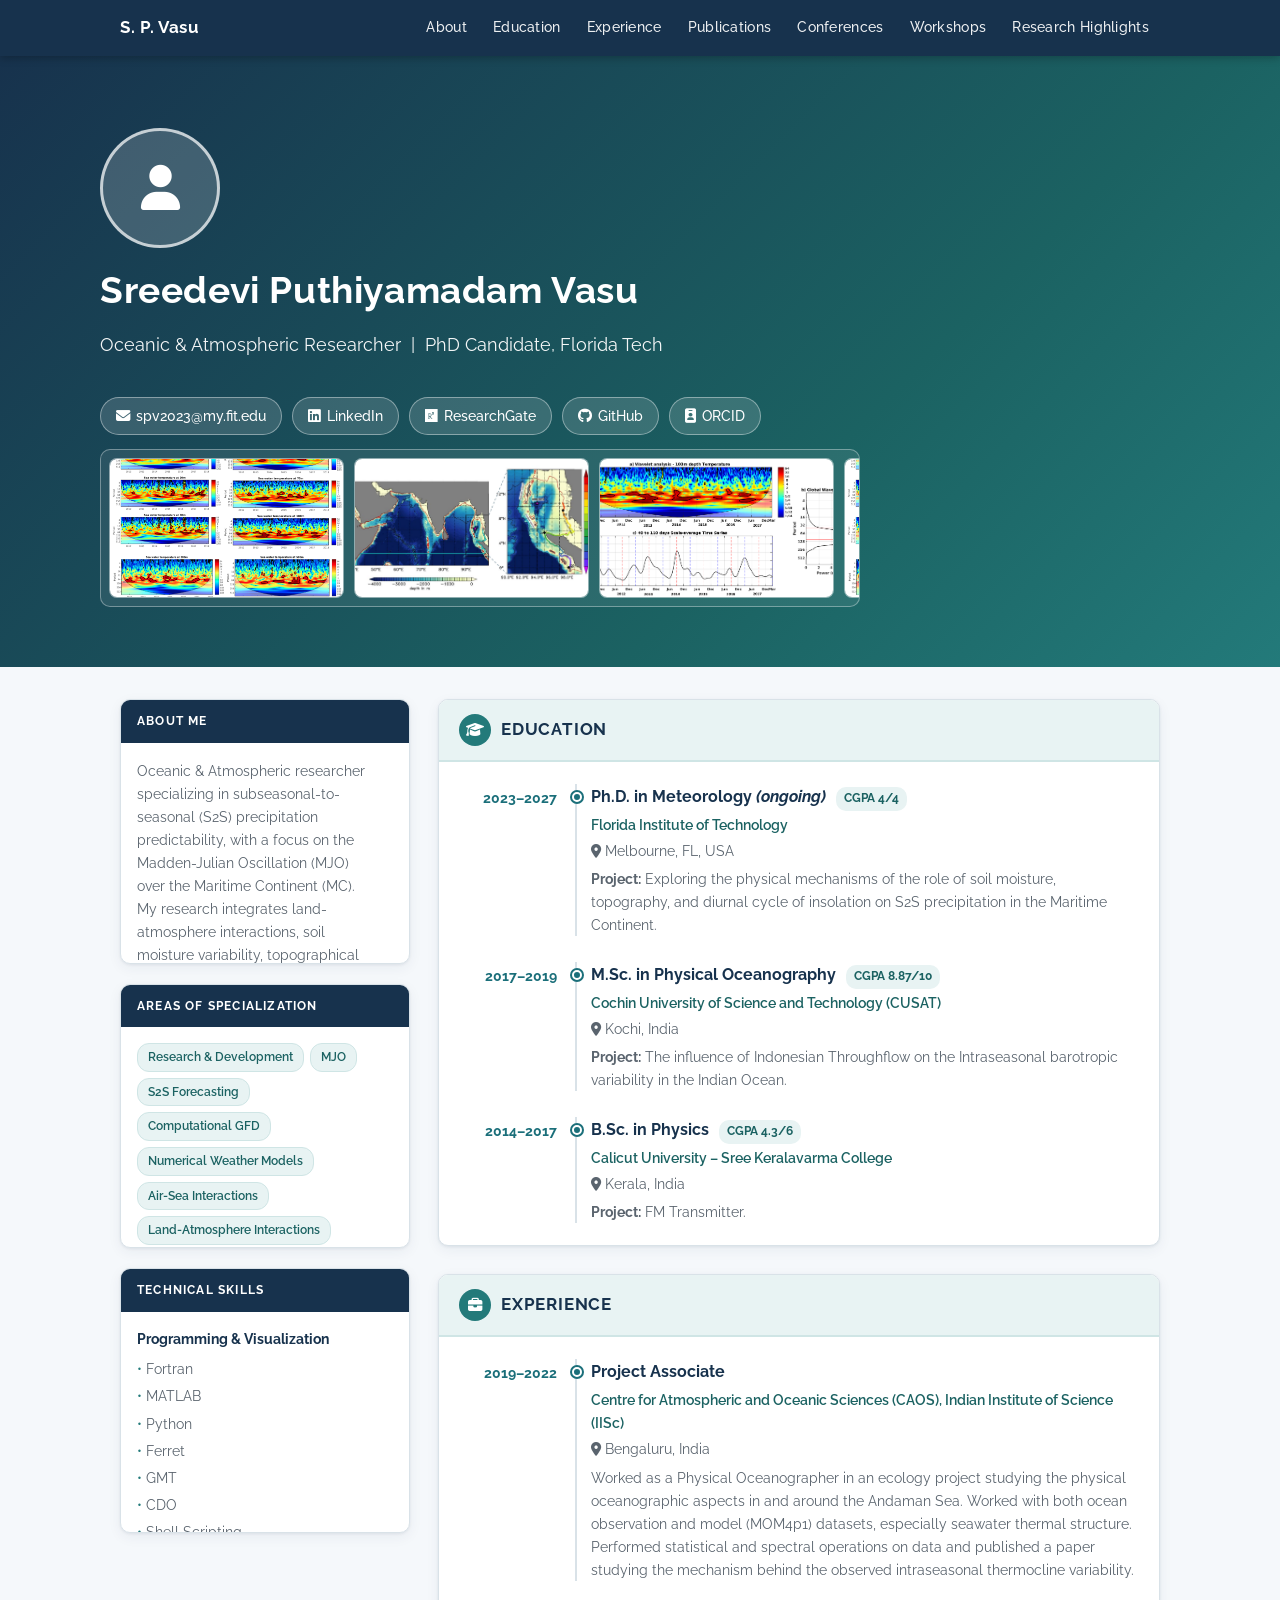
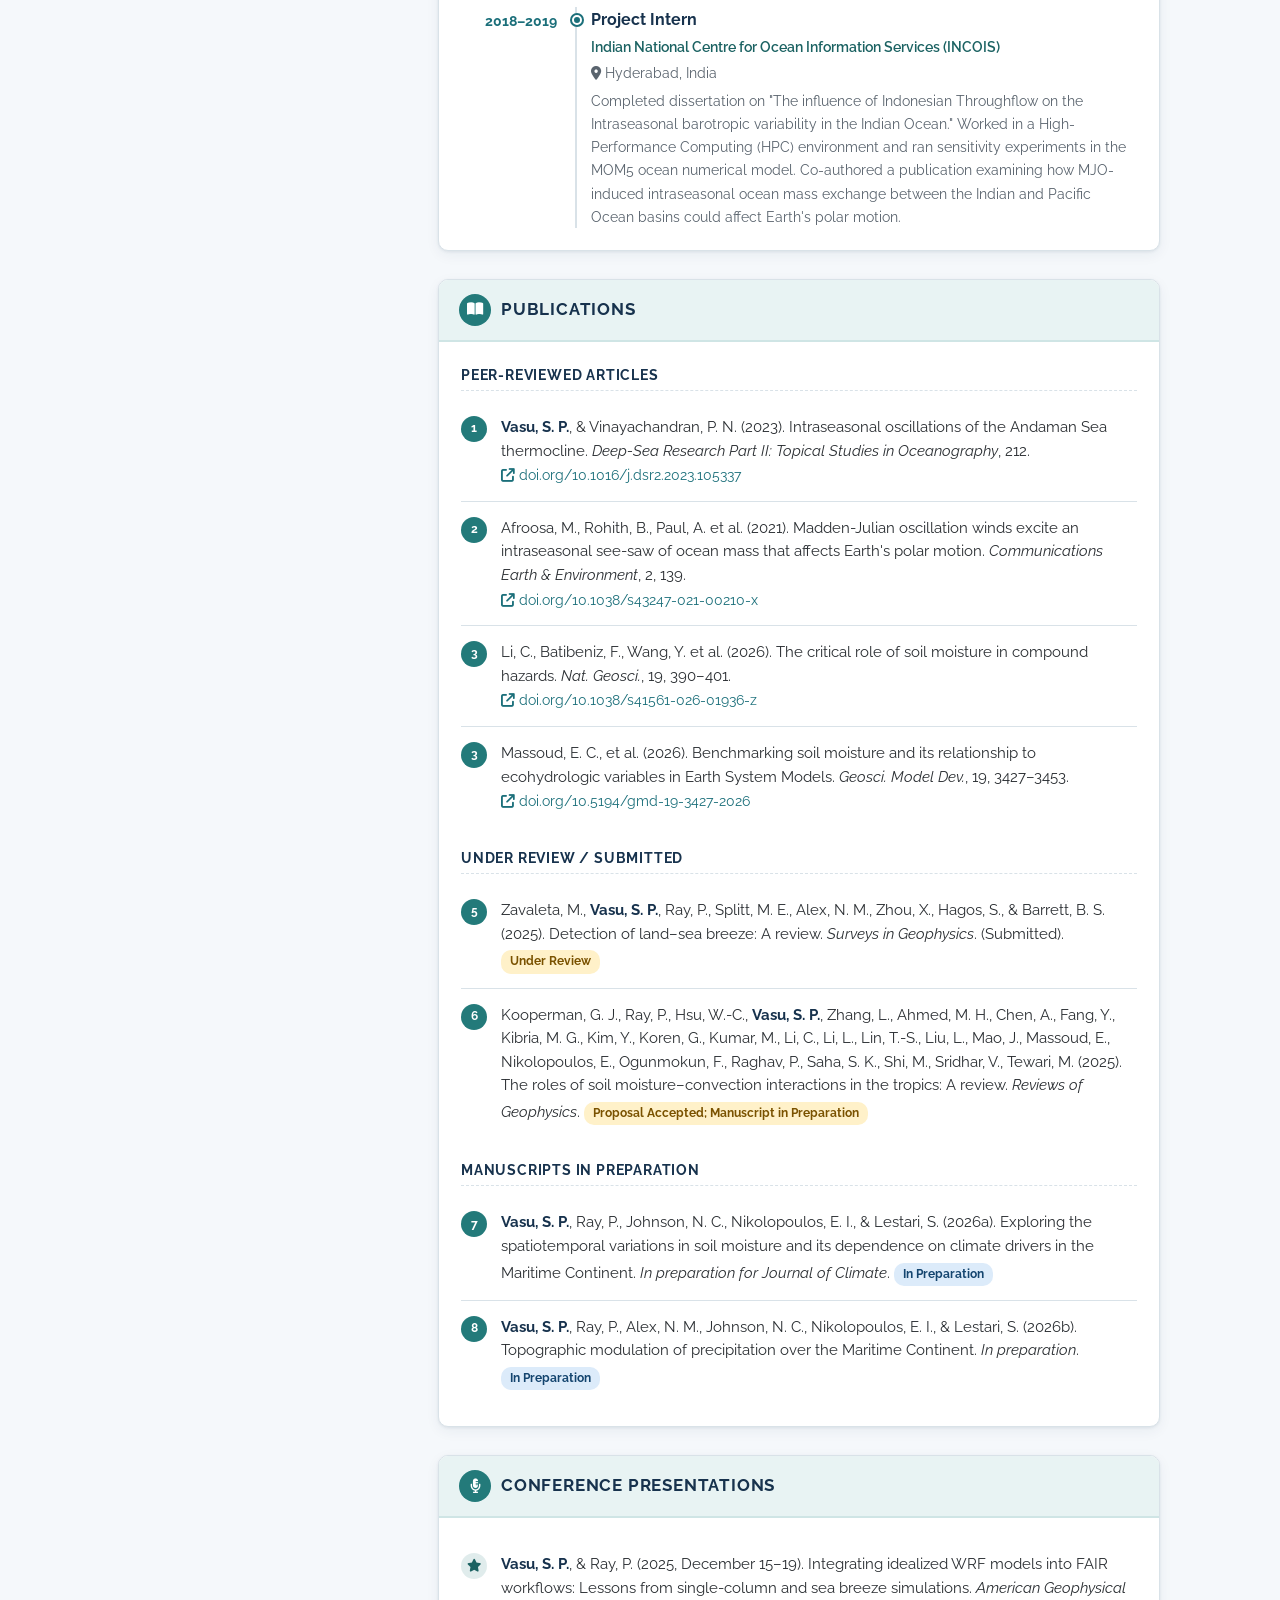
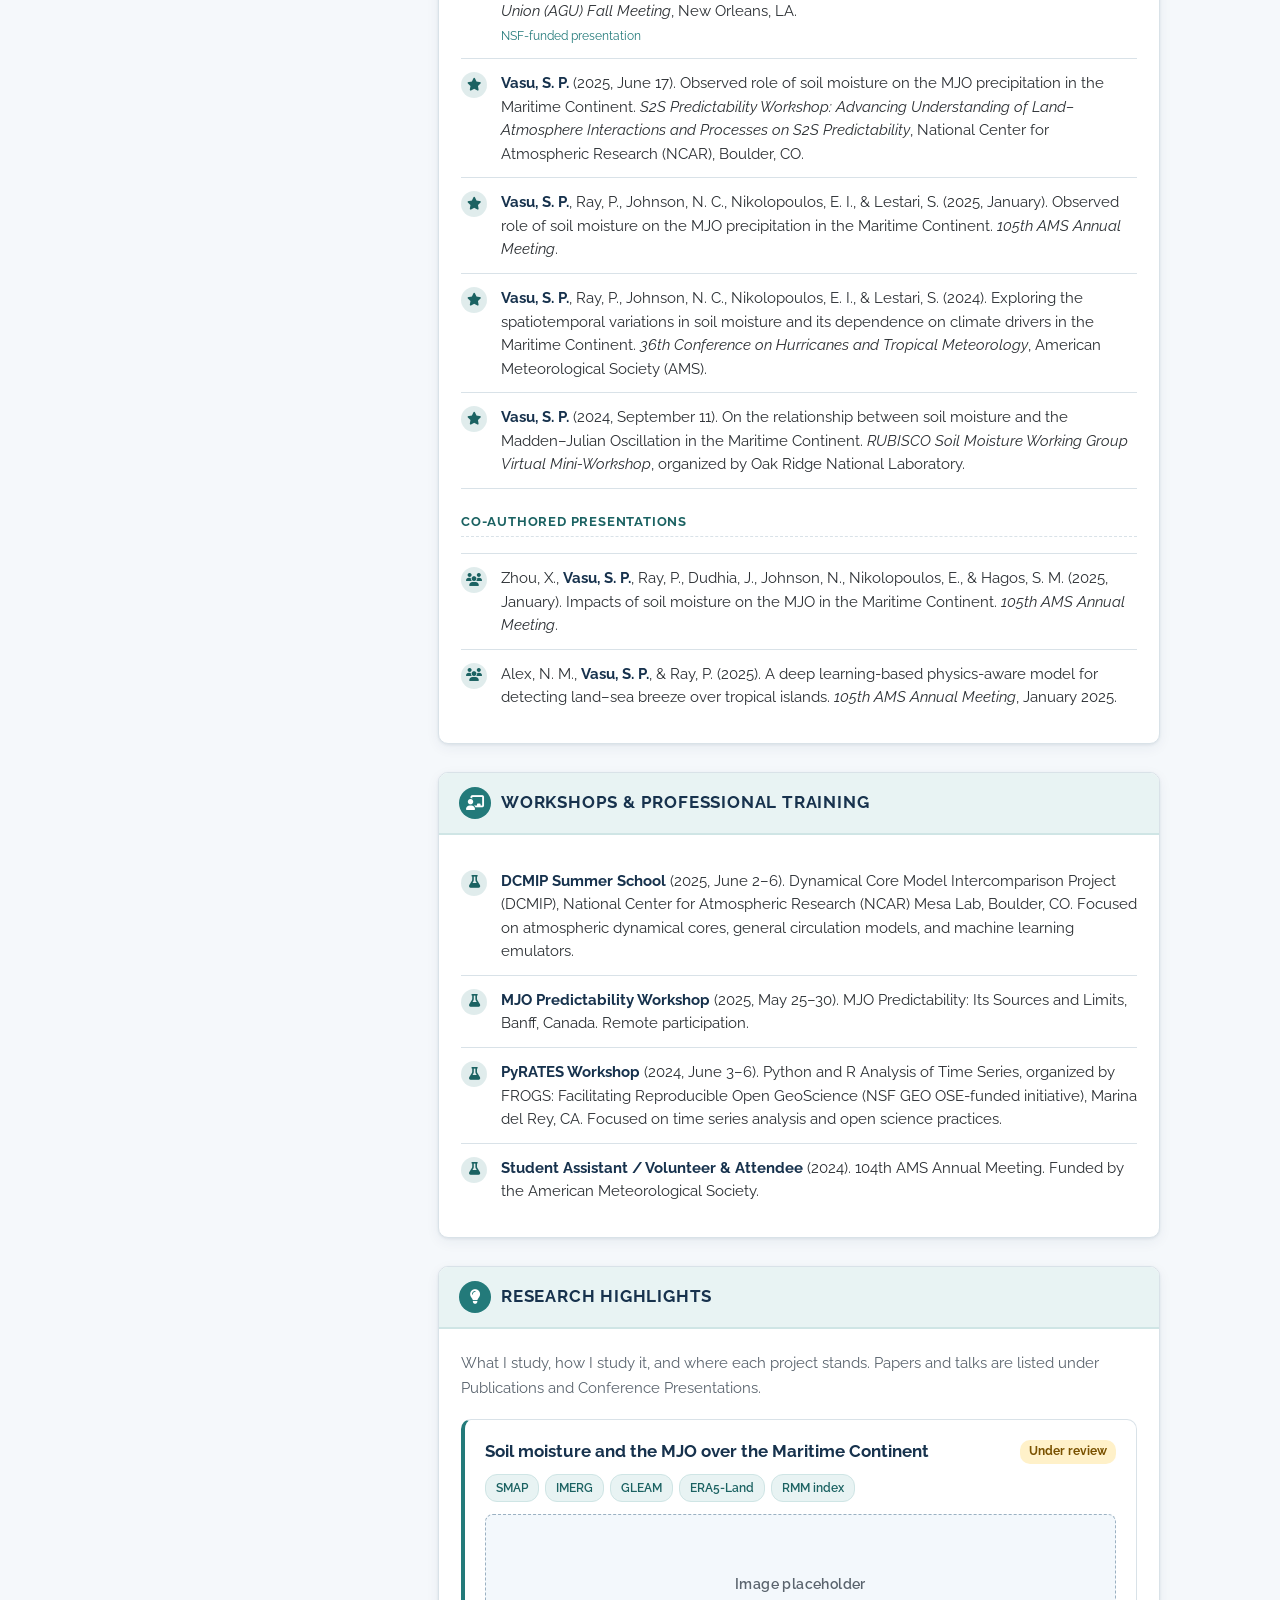
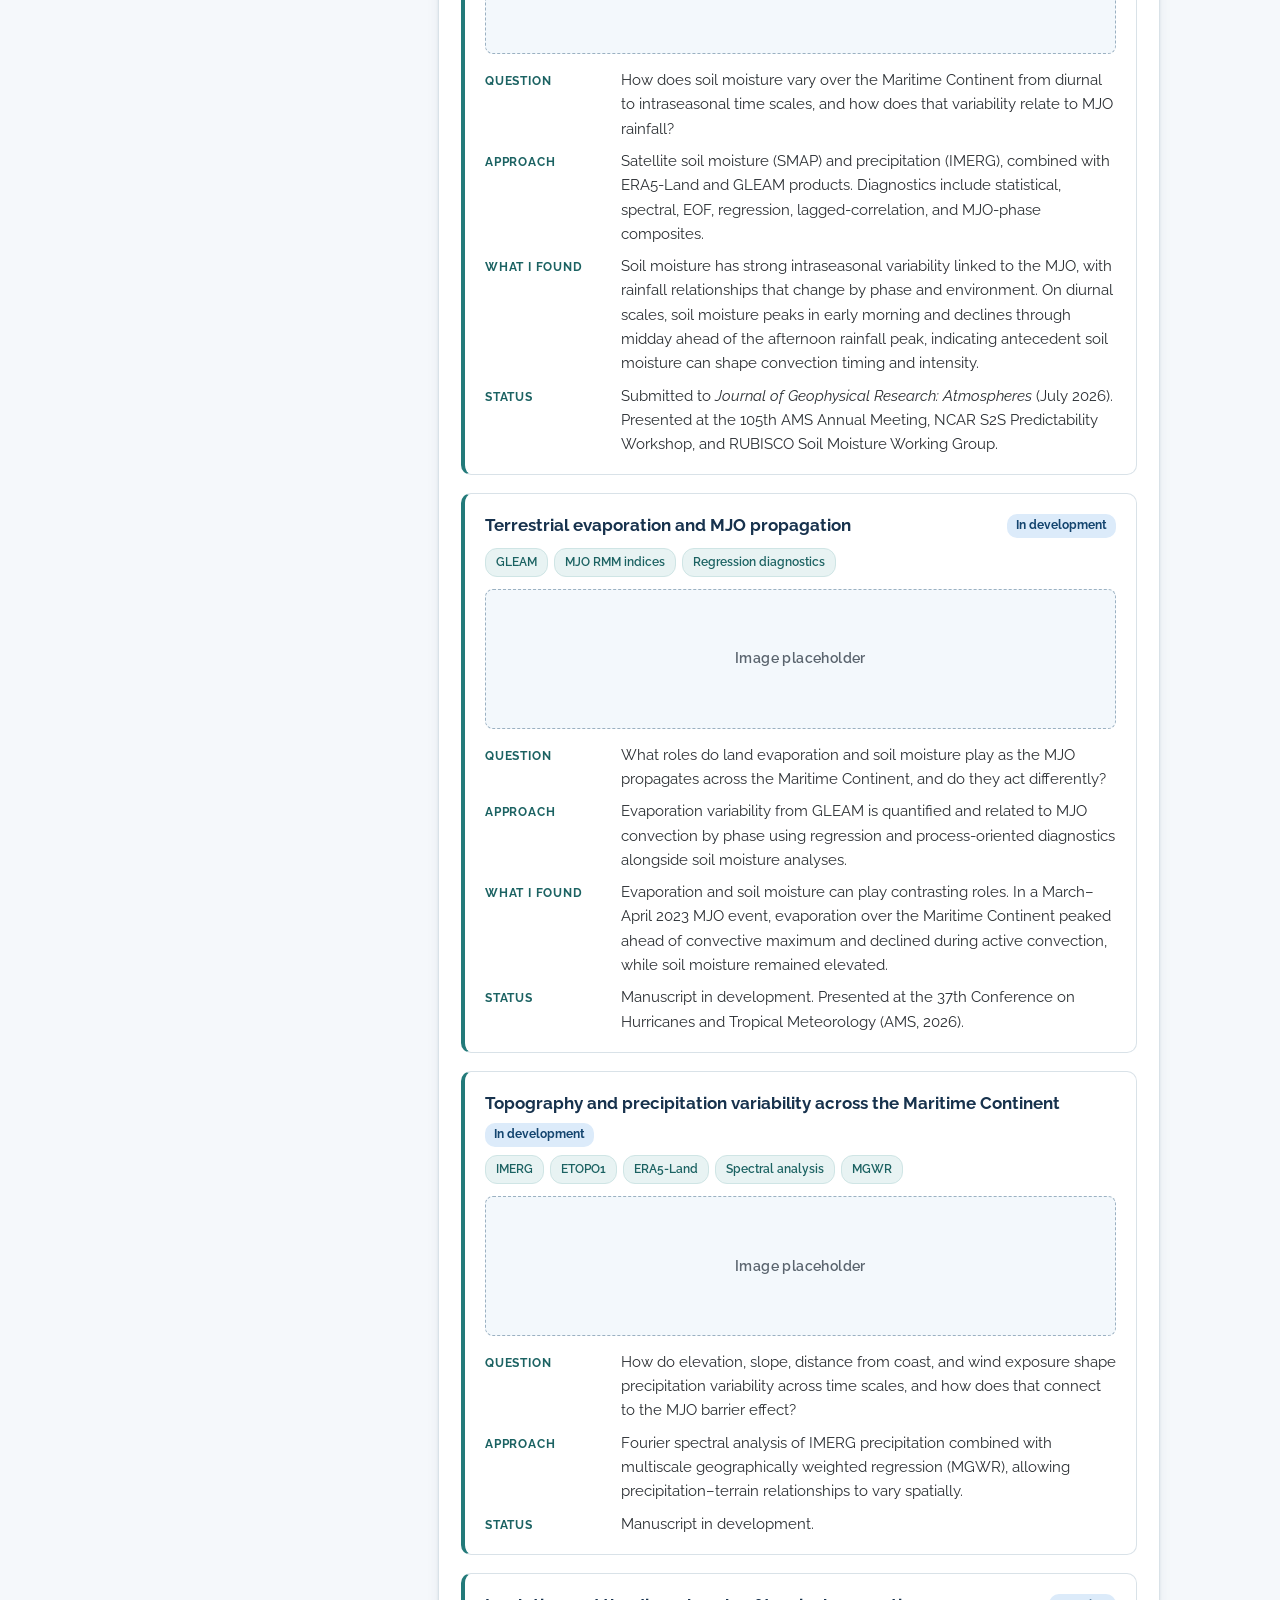
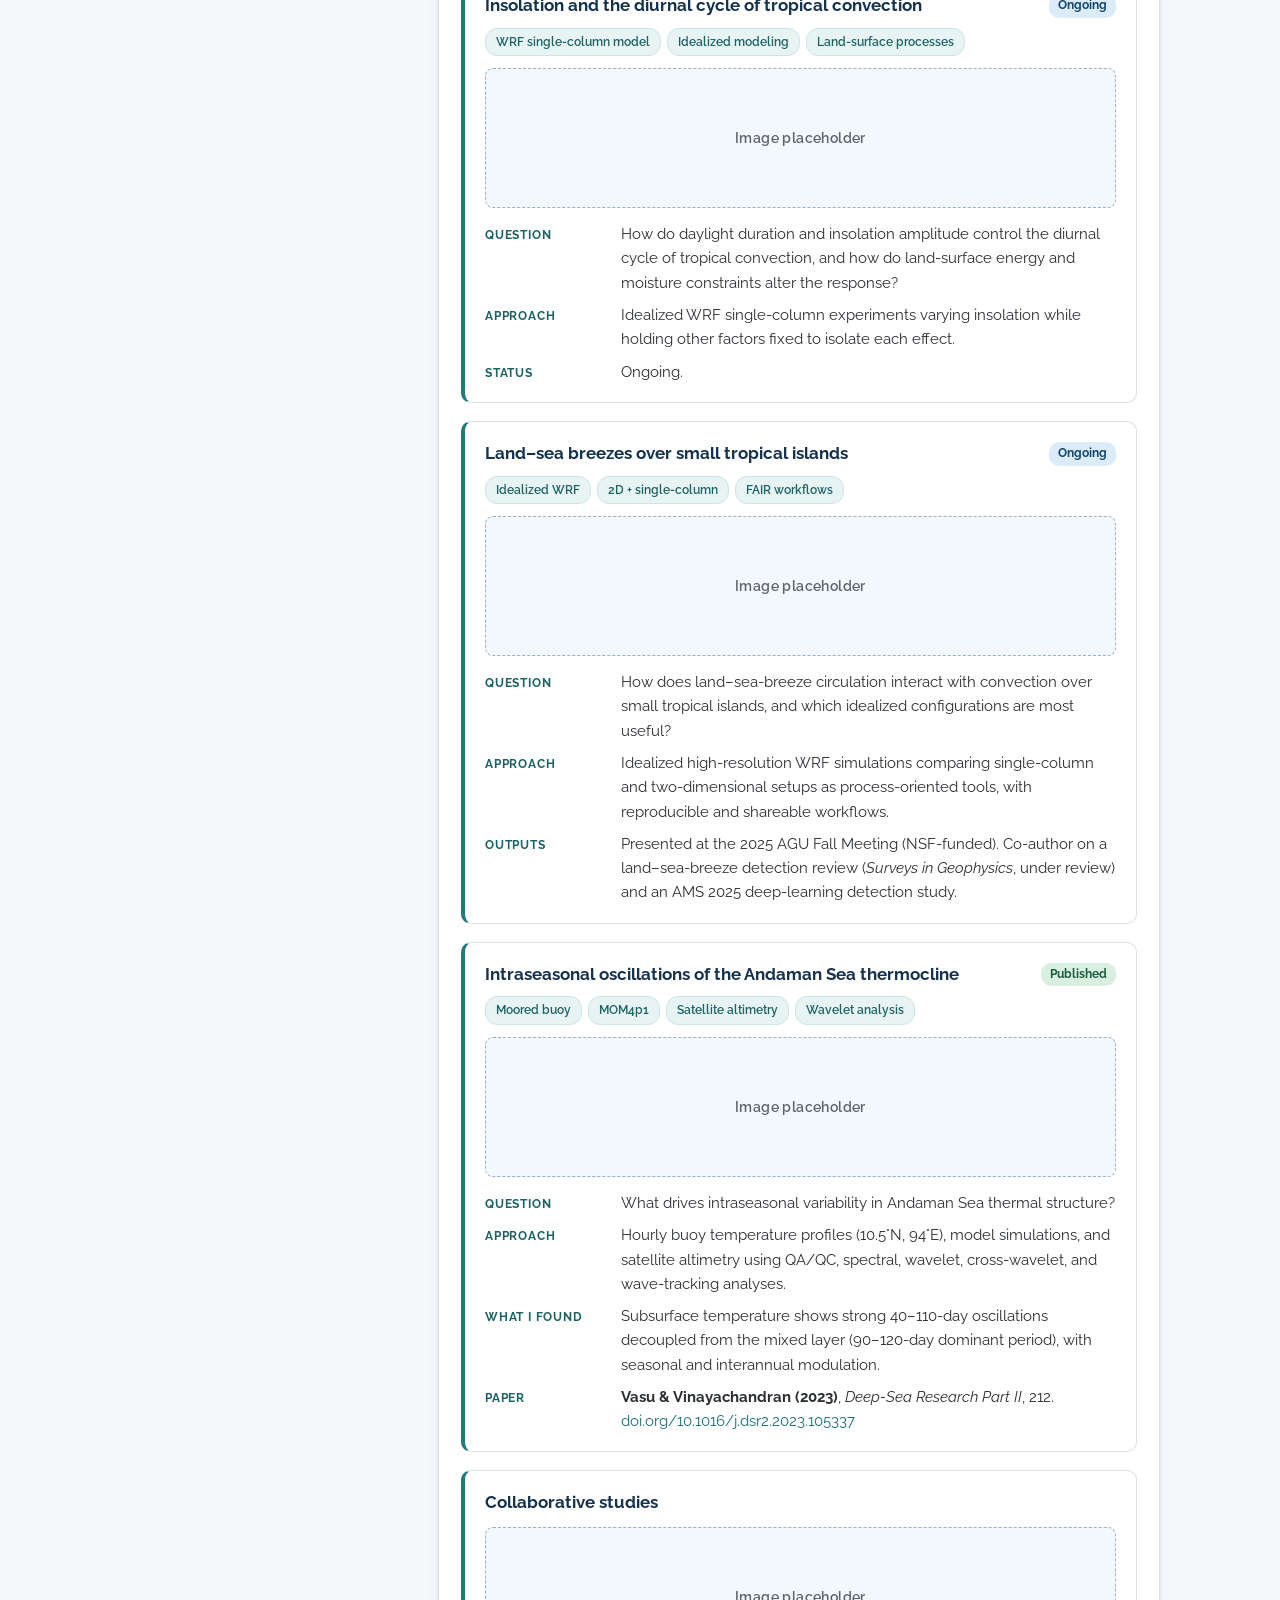
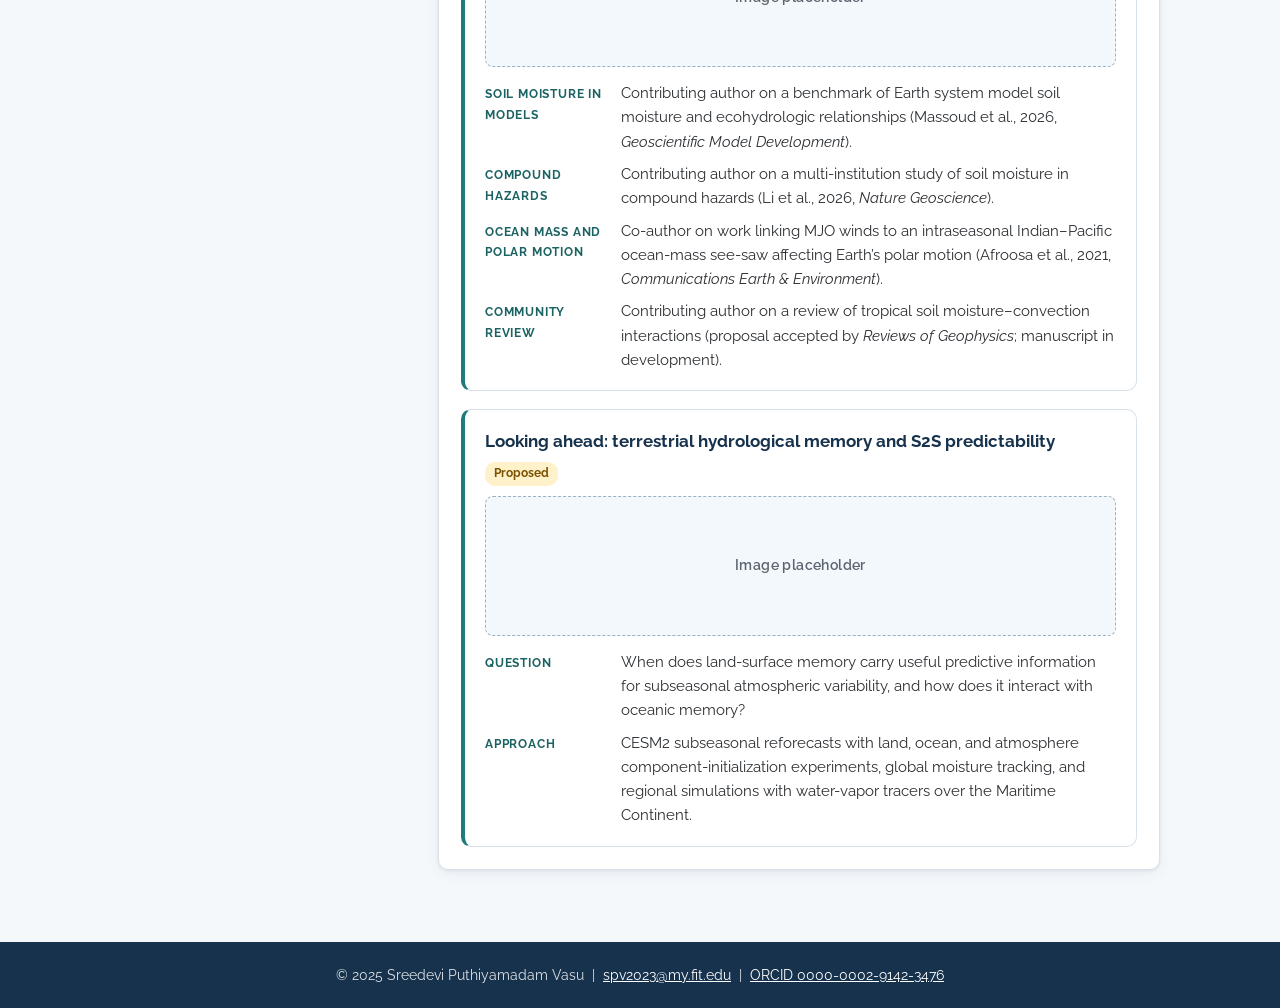
==== commit b0c4e484: "Hide phone and add animated PNG showcase Co-authored-by: sputhiyamadam <146156909+sputhiyamadam@user" ====
--- a/index.html
+++ b/index.html
@@ -33,31 +33,41 @@
 
 <!-- ===================== HERO ===================== -->
 <header class="hero">
-  <div class="avatar-circle" aria-hidden="true">
-    <i class="fa-solid fa-user"></i>
-  </div>
-  <h1>Sreedevi Puthiyamadam Vasu</h1>
-  <h2>Oceanic &amp; Atmospheric Researcher &nbsp;|&nbsp; PhD Candidate, Florida Tech</h2>
-
-  <div class="contact-pills">
-    <a href="tel:+13213672904">
-      <span class="pill-icon"><i class="fa-solid fa-phone"></i></span>+1 321-367-2904
-    </a>
-    <a href="mailto:spv2023@my.fit.edu">
-      <span class="pill-icon"><i class="fa-solid fa-envelope"></i></span>spv2023@my.fit.edu
-    </a>
-    <a href="https://www.linkedin.com/in/sreedeviputhiyamadam" target="_blank" rel="noopener">
-      <span class="pill-icon"><i class="fa-brands fa-linkedin"></i></span>LinkedIn
-    </a>
-    <a href="https://www.researchgate.net/profile/Sreedevi-P-V" target="_blank" rel="noopener">
-      <span class="pill-icon"><i class="fa-brands fa-researchgate"></i></span>ResearchGate
-    </a>
-    <a href="https://github.com/sputhiyamadam" target="_blank" rel="noopener">
-      <span class="pill-icon"><i class="fa-brands fa-github"></i></span>GitHub
-    </a>
-    <a href="https://orcid.org/0000-0002-9142-3476" target="_blank" rel="noopener">
-      <span class="pill-icon"><i class="fa-solid fa-id-badge"></i></span>ORCID
-    </a>
+  <div class="hero-content">
+    <div class="avatar-circle" aria-hidden="true">
+      <i class="fa-solid fa-user"></i>
+    </div>
+    <h1>Sreedevi Puthiyamadam Vasu</h1>
+    <h2>Oceanic &amp; Atmospheric Researcher &nbsp;|&nbsp; PhD Candidate, Florida Tech</h2>
+  
+    <div class="contact-pills">
+      <a href="mailto:spv2023@my.fit.edu">
+        <span class="pill-icon"><i class="fa-solid fa-envelope"></i></span>spv2023@my.fit.edu
+      </a>
+      <a href="https://www.linkedin.com/in/sreedeviputhiyamadam" target="_blank" rel="noopener">
+        <span class="pill-icon"><i class="fa-brands fa-linkedin"></i></span>LinkedIn
+      </a>
+      <a href="https://www.researchgate.net/profile/Sreedevi-P-V" target="_blank" rel="noopener">
+        <span class="pill-icon"><i class="fa-brands fa-researchgate"></i></span>ResearchGate
+      </a>
+      <a href="https://github.com/sputhiyamadam" target="_blank" rel="noopener">
+        <span class="pill-icon"><i class="fa-brands fa-github"></i></span>GitHub
+      </a>
+      <a href="https://orcid.org/0000-0002-9142-3476" target="_blank" rel="noopener">
+        <span class="pill-icon"><i class="fa-solid fa-id-badge"></i></span>ORCID
+      </a>
+    </div>
+  
+    <div class="png-showcase" aria-label="Animated research images">
+      <div class="png-track">
+        <img src="assets/images/crosswavelet.png" alt="Cross-wavelet research figure" loading="lazy" />
+        <img src="assets/images/etopo_bathy_BoB_waveguide.png" alt="ETOPO bathymetry research figure" loading="lazy" />
+        <img src="assets/images/wt_BD12.png" alt="Wavelet analysis research figure" loading="lazy" />
+        <img src="assets/images/crosswavelet.png" alt="" aria-hidden="true" loading="lazy" />
+        <img src="assets/images/etopo_bathy_BoB_waveguide.png" alt="" aria-hidden="true" loading="lazy" />
+        <img src="assets/images/wt_BD12.png" alt="" aria-hidden="true" loading="lazy" />
+      </div>
+    </div>
   </div>
 </header>
 
--- a/style.css
+++ b/style.css
@@ -67,6 +67,7 @@
 @media (prefers-reduced-motion: reduce) {
   html { scroll-behavior: auto; }
   * { transition: none !important; }
+  .png-track { animation: none; }
 }
 
 /* ---------- Layout ---------- */
@@ -133,7 +134,16 @@
   background: linear-gradient(135deg, var(--navy) 0%, var(--teal-dk) 65%, var(--teal) 100%);
   color: var(--white);
   padding: 72px 20px 60px;
-  text-align: center;
+  text-align: left;
+}
+
+header.hero .hero-content {
+  max-width: 1080px;
+  margin: 0 auto;
+  display: flex;
+  flex-direction: column;
+  align-items: flex-start;
+  gap: 10px;
 }
 
 header.hero .avatar-circle {
@@ -146,7 +156,7 @@
   align-items: center;
   justify-content: center;
   font-size: 2.8rem;
-  margin: 0 auto 20px;
+  margin: 0 0 10px;
   color: var(--white);
   overflow: hidden;
 }
@@ -176,7 +186,7 @@
 .contact-pills {
   display: flex;
   flex-wrap: wrap;
-  justify-content: center;
+  justify-content: flex-start;
   gap: 10px;
 }
 
@@ -200,6 +210,38 @@
 }
 
 .contact-pills .pill-icon { font-size: .9rem; }
+
+.png-showcase {
+  width: 100%;
+  max-width: 760px;
+  overflow: hidden;
+  border-radius: 10px;
+  border: 1px solid rgba(255, 255, 255, .35);
+  background: rgba(255, 255, 255, .08);
+  padding: 8px;
+  margin-top: 4px;
+}
+
+.png-track {
+  display: flex;
+  gap: 10px;
+  width: max-content;
+  animation: png-scroll 26s linear infinite;
+}
+
+.png-track img {
+  width: 235px;
+  height: 140px;
+  object-fit: cover;
+  border-radius: 8px;
+  border: 1px solid rgba(255, 255, 255, .35);
+  background: rgba(255, 255, 255, .2);
+}
+
+@keyframes png-scroll {
+  0% { transform: translateX(0); }
+  100% { transform: translateX(calc(-50% - 5px)); }
+}
 
 /* ---------- Two-column layout ---------- */
 .layout {
@@ -608,6 +650,7 @@
   header.hero { padding: 48px 16px 40px; }
   header.hero h1 { font-size: 1.6rem; }
   header.hero h2 { font-size: 1rem; }
+  .png-track img { width: 180px; height: 110px; }
 
   .section-body { padding: 16px; }
 
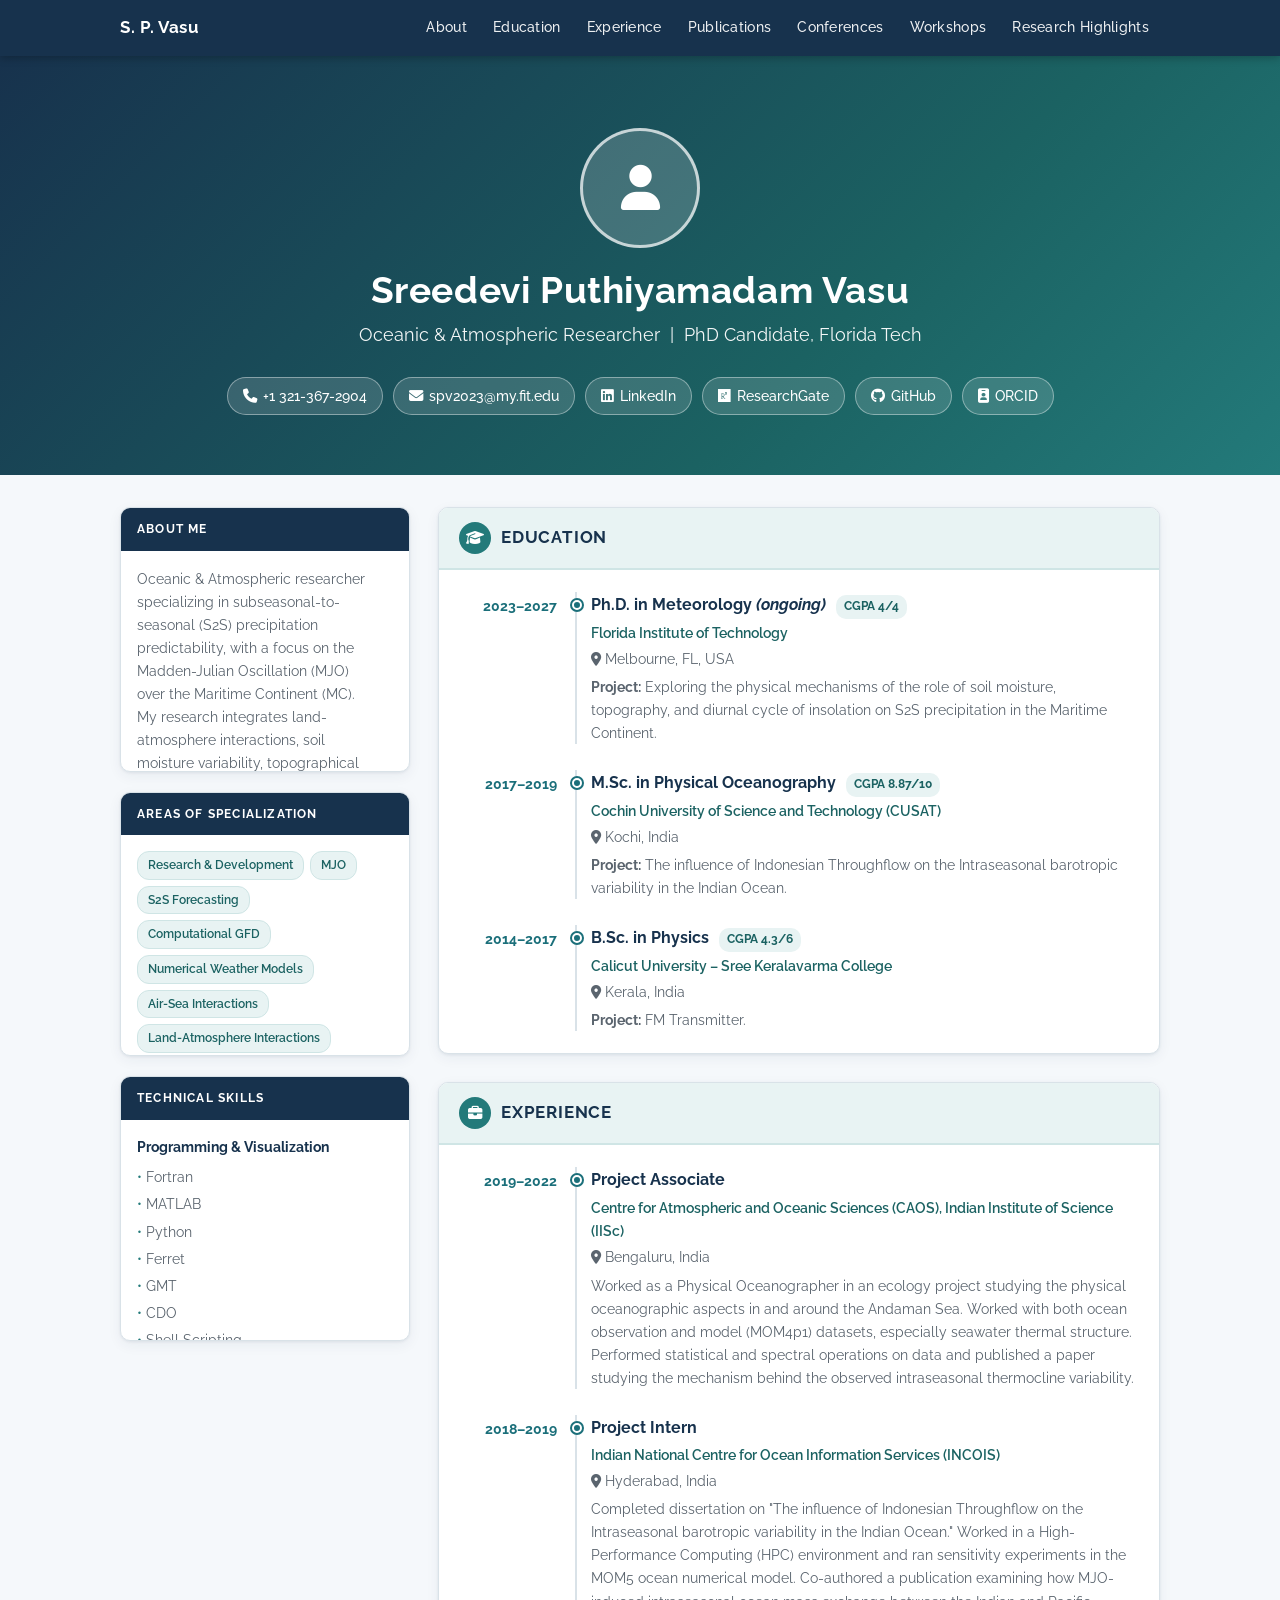
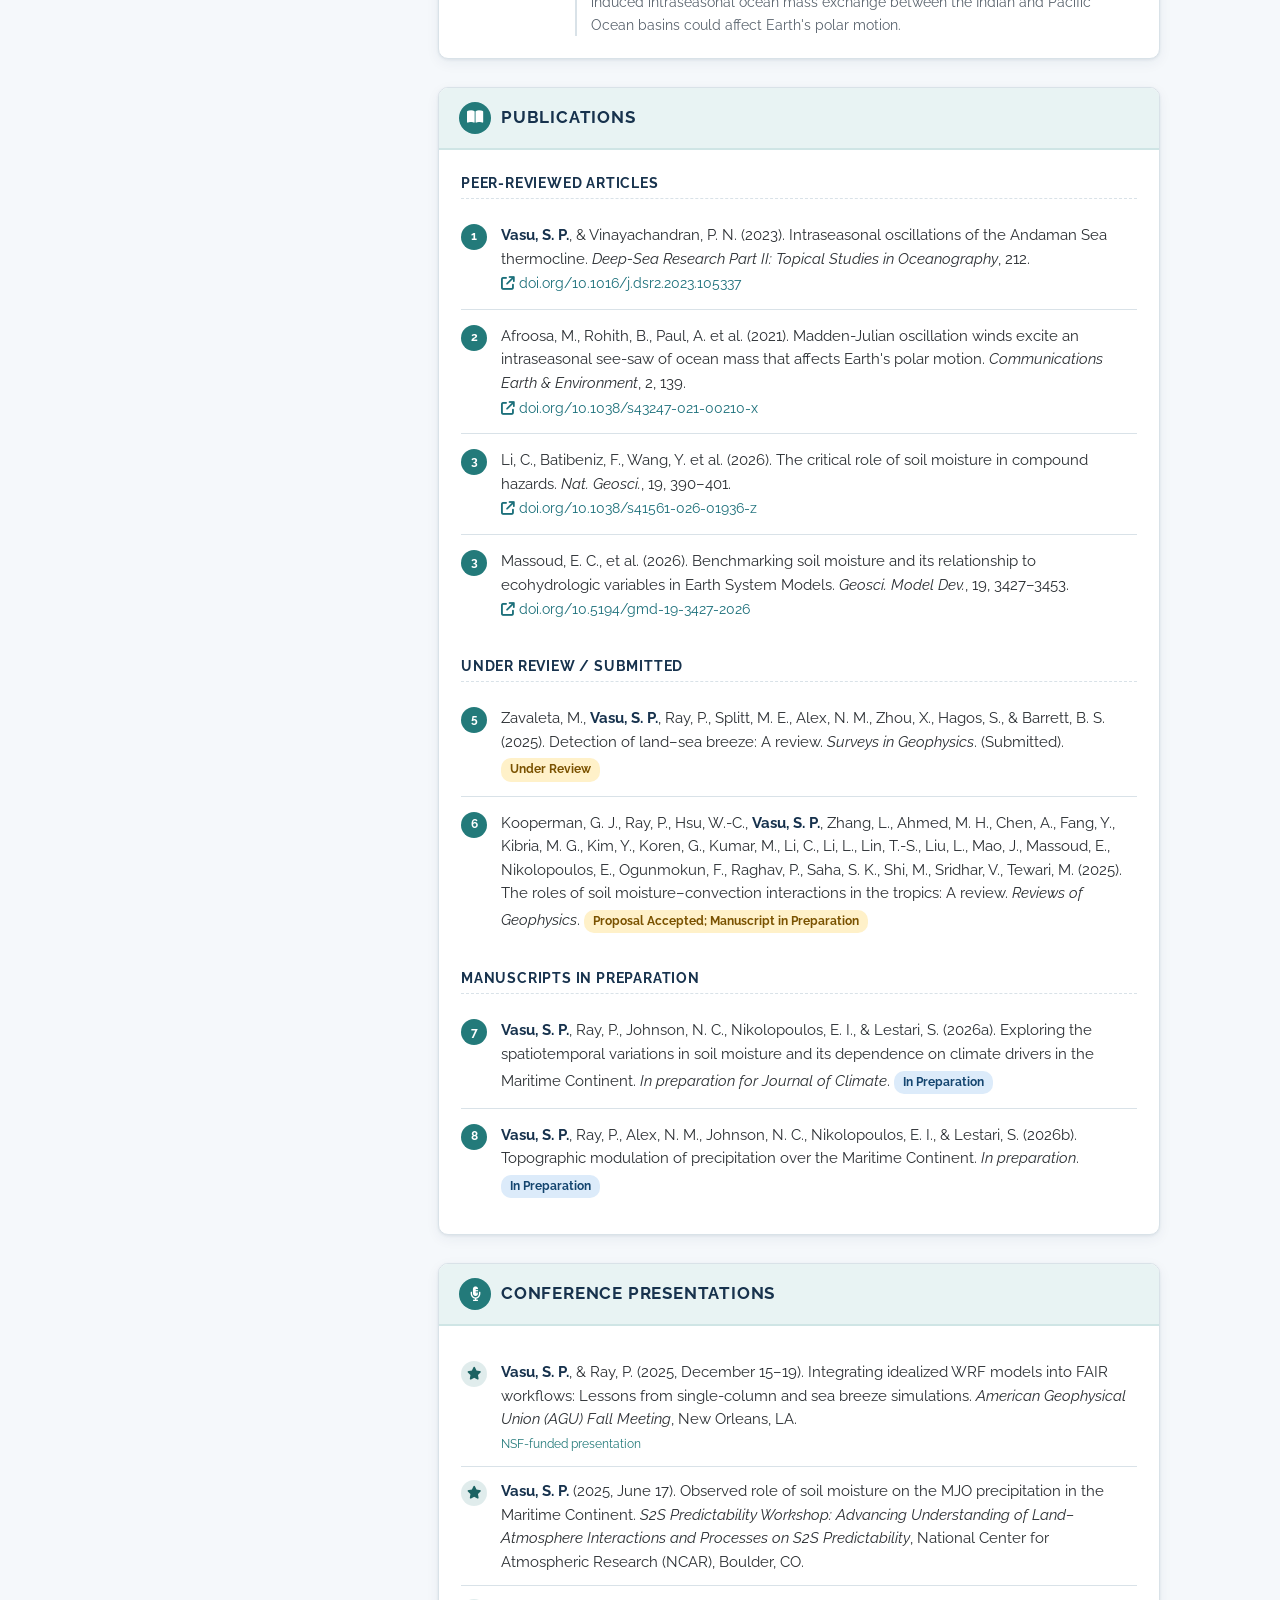
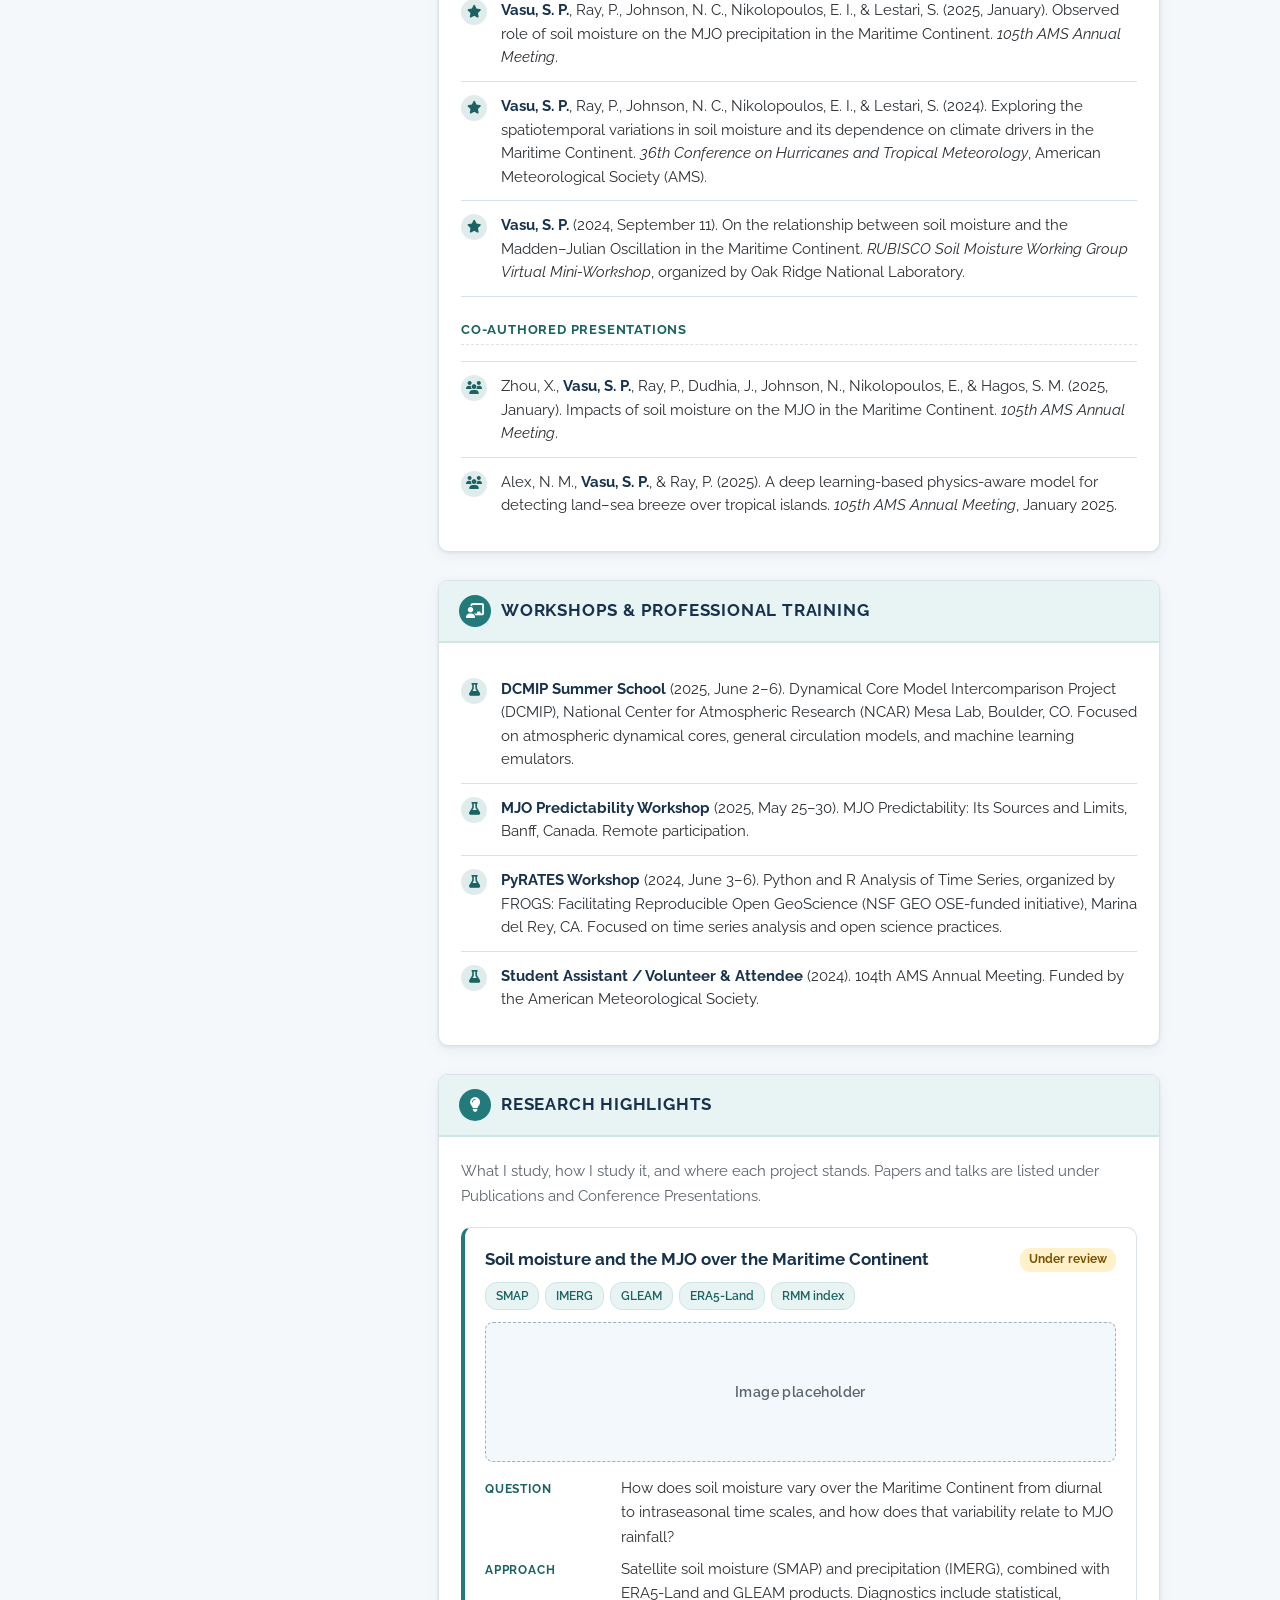
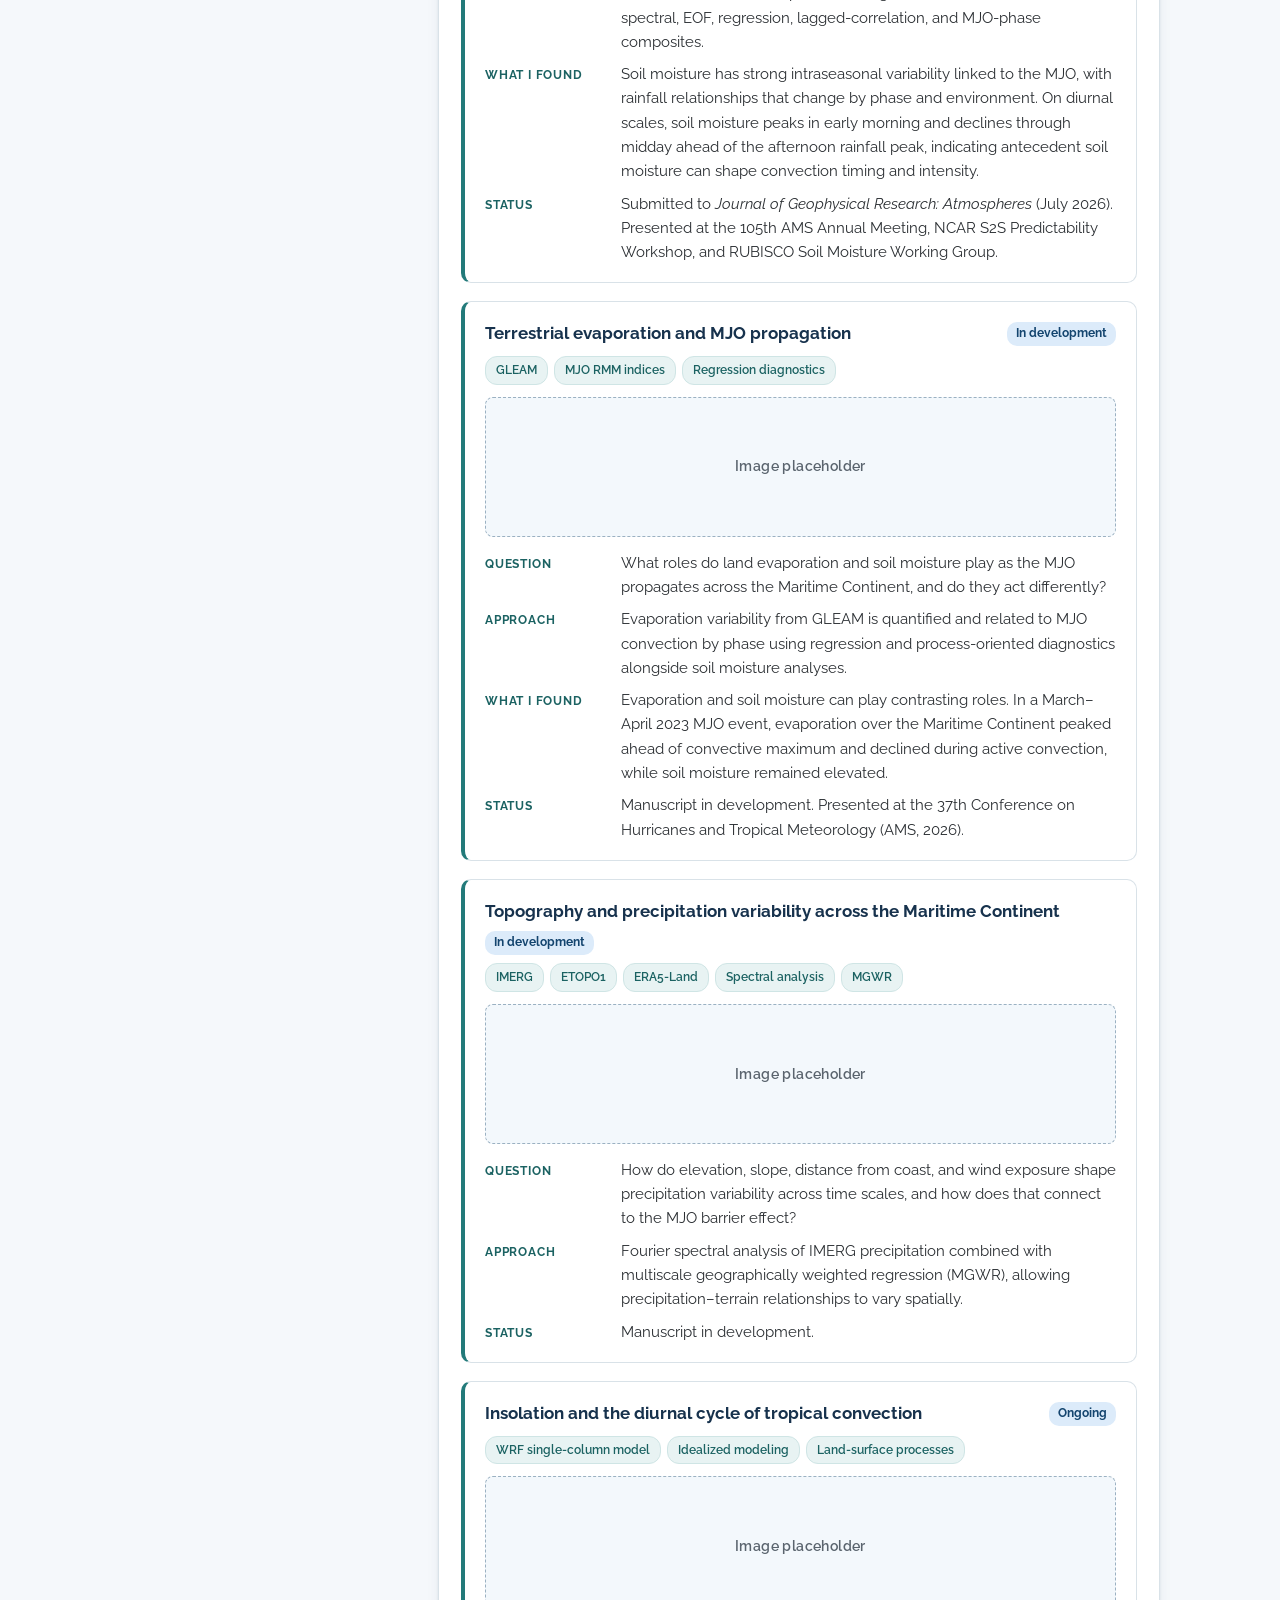
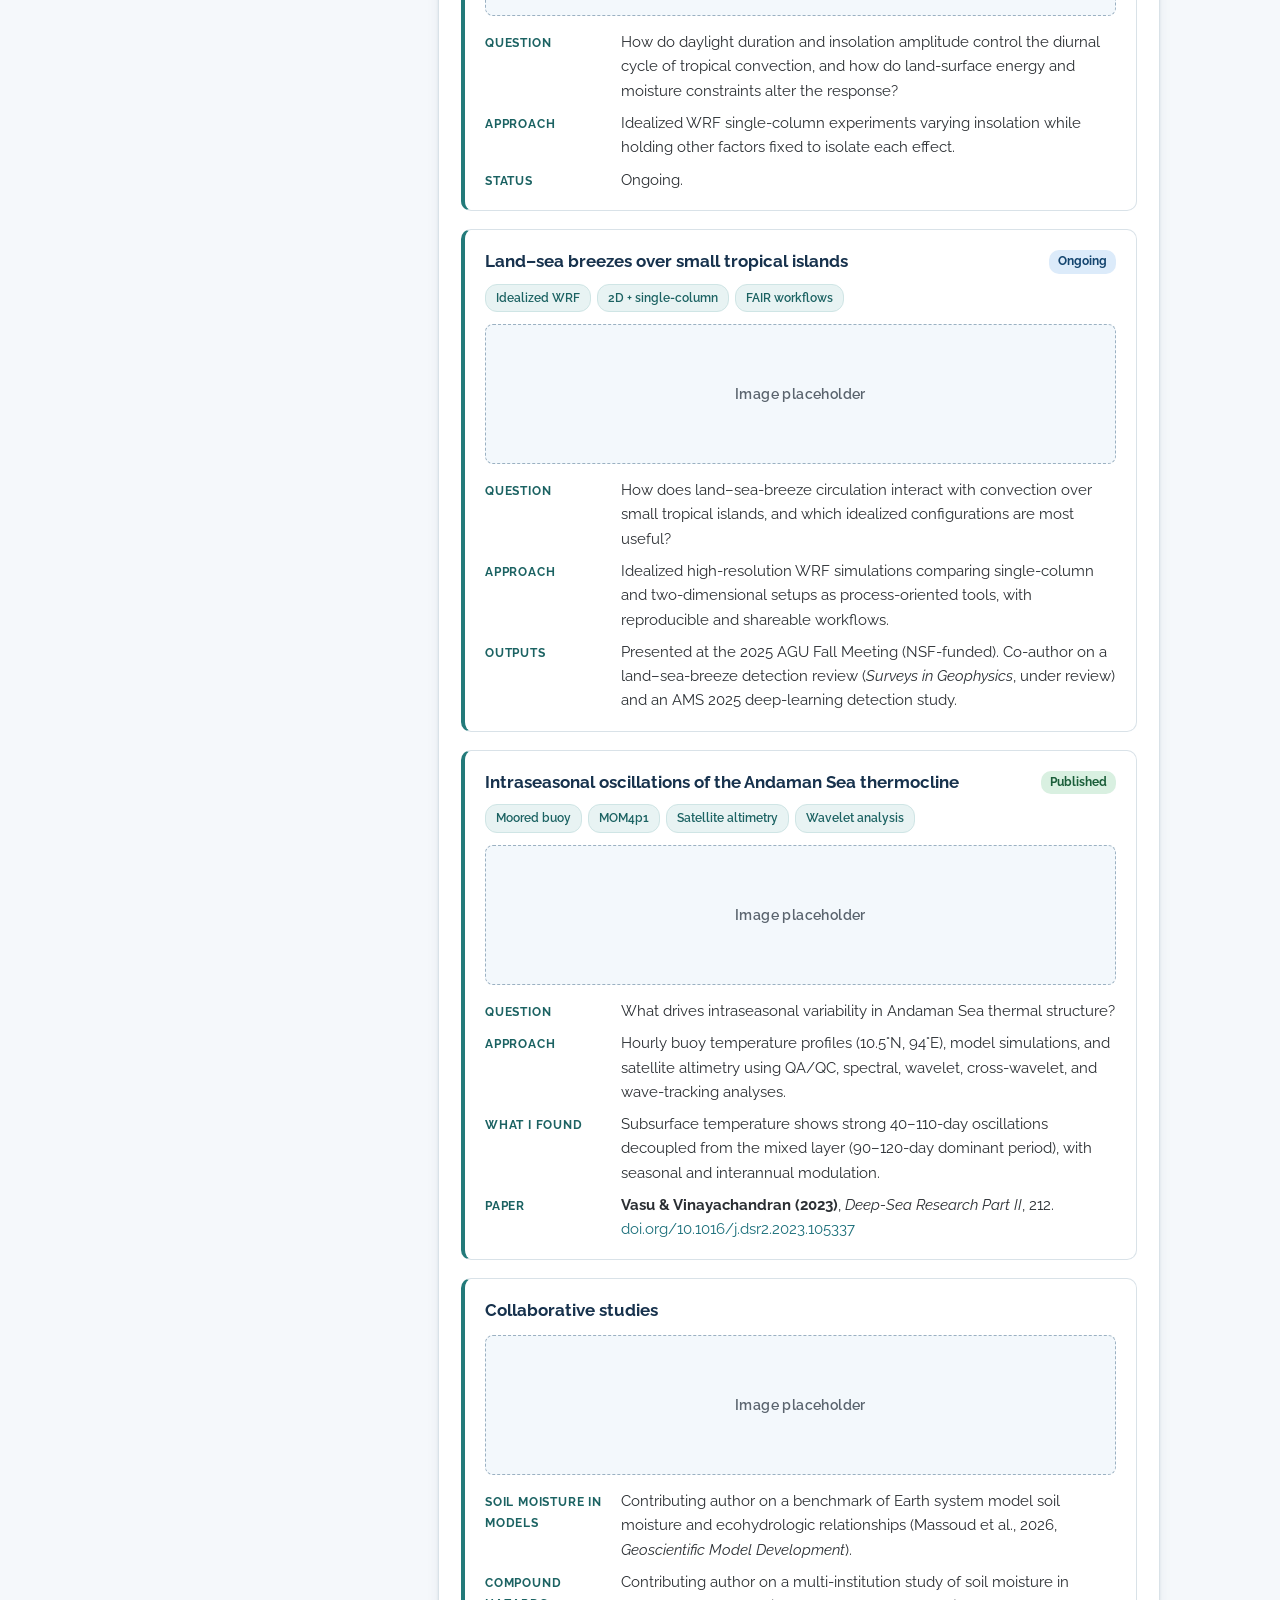
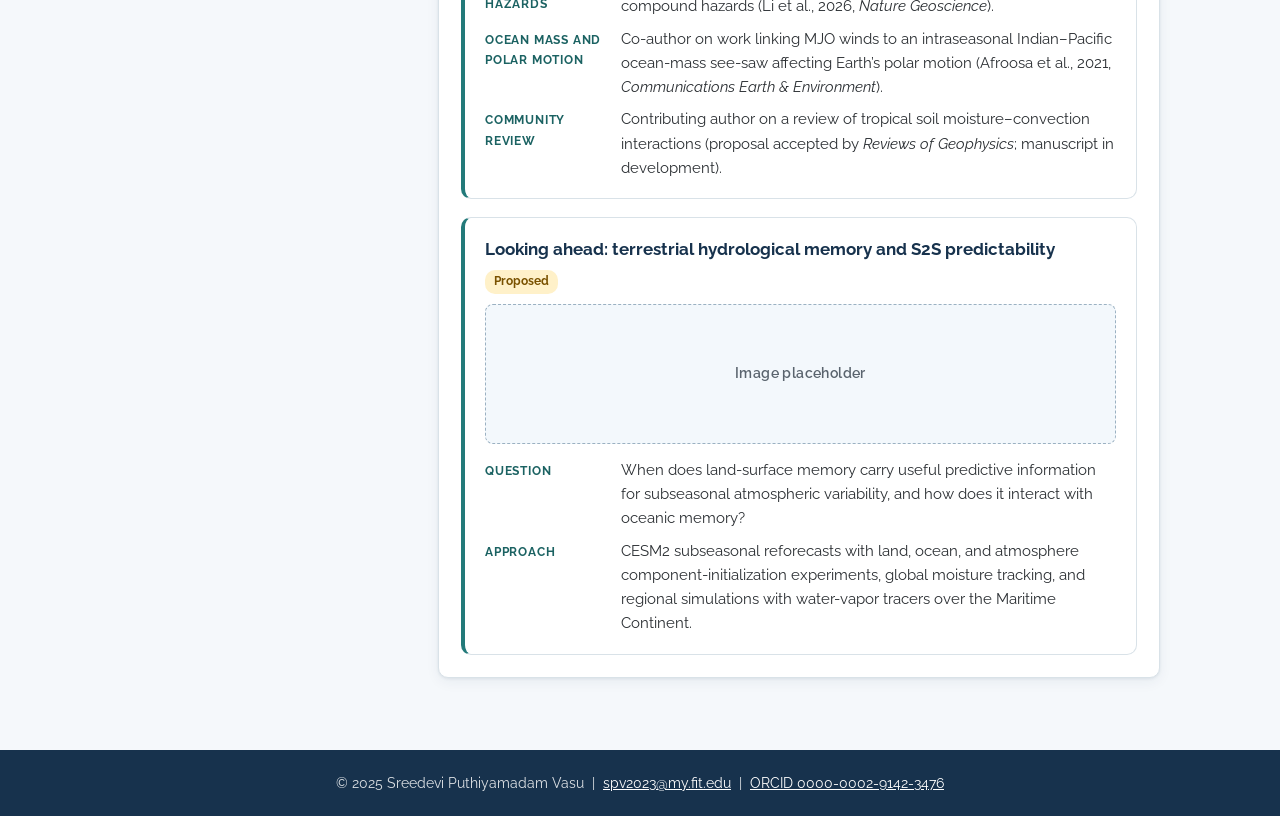
==== commit 0b17af36: "Revert "Hide phone contact, left-align hero identity block, and add animated PNG showcase"" ====
--- a/index.html
+++ b/index.html
@@ -33,41 +33,31 @@
 
 <!-- ===================== HERO ===================== -->
 <header class="hero">
-  <div class="hero-content">
-    <div class="avatar-circle" aria-hidden="true">
-      <i class="fa-solid fa-user"></i>
-    </div>
-    <h1>Sreedevi Puthiyamadam Vasu</h1>
-    <h2>Oceanic &amp; Atmospheric Researcher &nbsp;|&nbsp; PhD Candidate, Florida Tech</h2>
-  
-    <div class="contact-pills">
-      <a href="mailto:spv2023@my.fit.edu">
-        <span class="pill-icon"><i class="fa-solid fa-envelope"></i></span>spv2023@my.fit.edu
-      </a>
-      <a href="https://www.linkedin.com/in/sreedeviputhiyamadam" target="_blank" rel="noopener">
-        <span class="pill-icon"><i class="fa-brands fa-linkedin"></i></span>LinkedIn
-      </a>
-      <a href="https://www.researchgate.net/profile/Sreedevi-P-V" target="_blank" rel="noopener">
-        <span class="pill-icon"><i class="fa-brands fa-researchgate"></i></span>ResearchGate
-      </a>
-      <a href="https://github.com/sputhiyamadam" target="_blank" rel="noopener">
-        <span class="pill-icon"><i class="fa-brands fa-github"></i></span>GitHub
-      </a>
-      <a href="https://orcid.org/0000-0002-9142-3476" target="_blank" rel="noopener">
-        <span class="pill-icon"><i class="fa-solid fa-id-badge"></i></span>ORCID
-      </a>
-    </div>
-  
-    <div class="png-showcase" aria-label="Animated research images">
-      <div class="png-track">
-        <img src="assets/images/crosswavelet.png" alt="Cross-wavelet research figure" loading="lazy" />
-        <img src="assets/images/etopo_bathy_BoB_waveguide.png" alt="ETOPO bathymetry research figure" loading="lazy" />
-        <img src="assets/images/wt_BD12.png" alt="Wavelet analysis research figure" loading="lazy" />
-        <img src="assets/images/crosswavelet.png" alt="" aria-hidden="true" loading="lazy" />
-        <img src="assets/images/etopo_bathy_BoB_waveguide.png" alt="" aria-hidden="true" loading="lazy" />
-        <img src="assets/images/wt_BD12.png" alt="" aria-hidden="true" loading="lazy" />
-      </div>
-    </div>
+  <div class="avatar-circle" aria-hidden="true">
+    <i class="fa-solid fa-user"></i>
+  </div>
+  <h1>Sreedevi Puthiyamadam Vasu</h1>
+  <h2>Oceanic &amp; Atmospheric Researcher &nbsp;|&nbsp; PhD Candidate, Florida Tech</h2>
+
+  <div class="contact-pills">
+    <a href="tel:+13213672904">
+      <span class="pill-icon"><i class="fa-solid fa-phone"></i></span>+1 321-367-2904
+    </a>
+    <a href="mailto:spv2023@my.fit.edu">
+      <span class="pill-icon"><i class="fa-solid fa-envelope"></i></span>spv2023@my.fit.edu
+    </a>
+    <a href="https://www.linkedin.com/in/sreedeviputhiyamadam" target="_blank" rel="noopener">
+      <span class="pill-icon"><i class="fa-brands fa-linkedin"></i></span>LinkedIn
+    </a>
+    <a href="https://www.researchgate.net/profile/Sreedevi-P-V" target="_blank" rel="noopener">
+      <span class="pill-icon"><i class="fa-brands fa-researchgate"></i></span>ResearchGate
+    </a>
+    <a href="https://github.com/sputhiyamadam" target="_blank" rel="noopener">
+      <span class="pill-icon"><i class="fa-brands fa-github"></i></span>GitHub
+    </a>
+    <a href="https://orcid.org/0000-0002-9142-3476" target="_blank" rel="noopener">
+      <span class="pill-icon"><i class="fa-solid fa-id-badge"></i></span>ORCID
+    </a>
   </div>
 </header>
 
--- a/style.css
+++ b/style.css
@@ -67,7 +67,6 @@
 @media (prefers-reduced-motion: reduce) {
   html { scroll-behavior: auto; }
   * { transition: none !important; }
-  .png-track { animation: none; }
 }
 
 /* ---------- Layout ---------- */
@@ -134,16 +133,7 @@
   background: linear-gradient(135deg, var(--navy) 0%, var(--teal-dk) 65%, var(--teal) 100%);
   color: var(--white);
   padding: 72px 20px 60px;
-  text-align: left;
-}
-
-header.hero .hero-content {
-  max-width: 1080px;
-  margin: 0 auto;
-  display: flex;
-  flex-direction: column;
-  align-items: flex-start;
-  gap: 10px;
+  text-align: center;
 }
 
 header.hero .avatar-circle {
@@ -156,7 +146,7 @@
   align-items: center;
   justify-content: center;
   font-size: 2.8rem;
-  margin: 0 0 10px;
+  margin: 0 auto 20px;
   color: var(--white);
   overflow: hidden;
 }
@@ -186,7 +176,7 @@
 .contact-pills {
   display: flex;
   flex-wrap: wrap;
-  justify-content: flex-start;
+  justify-content: center;
   gap: 10px;
 }
 
@@ -210,38 +200,6 @@
 }
 
 .contact-pills .pill-icon { font-size: .9rem; }
-
-.png-showcase {
-  width: 100%;
-  max-width: 760px;
-  overflow: hidden;
-  border-radius: 10px;
-  border: 1px solid rgba(255, 255, 255, .35);
-  background: rgba(255, 255, 255, .08);
-  padding: 8px;
-  margin-top: 4px;
-}
-
-.png-track {
-  display: flex;
-  gap: 10px;
-  width: max-content;
-  animation: png-scroll 26s linear infinite;
-}
-
-.png-track img {
-  width: 235px;
-  height: 140px;
-  object-fit: cover;
-  border-radius: 8px;
-  border: 1px solid rgba(255, 255, 255, .35);
-  background: rgba(255, 255, 255, .2);
-}
-
-@keyframes png-scroll {
-  0% { transform: translateX(0); }
-  100% { transform: translateX(calc(-50% - 5px)); }
-}
 
 /* ---------- Two-column layout ---------- */
 .layout {
@@ -650,7 +608,6 @@
   header.hero { padding: 48px 16px 40px; }
   header.hero h1 { font-size: 1.6rem; }
   header.hero h2 { font-size: 1rem; }
-  .png-track img { width: 180px; height: 110px; }
 
   .section-body { padding: 16px; }
 
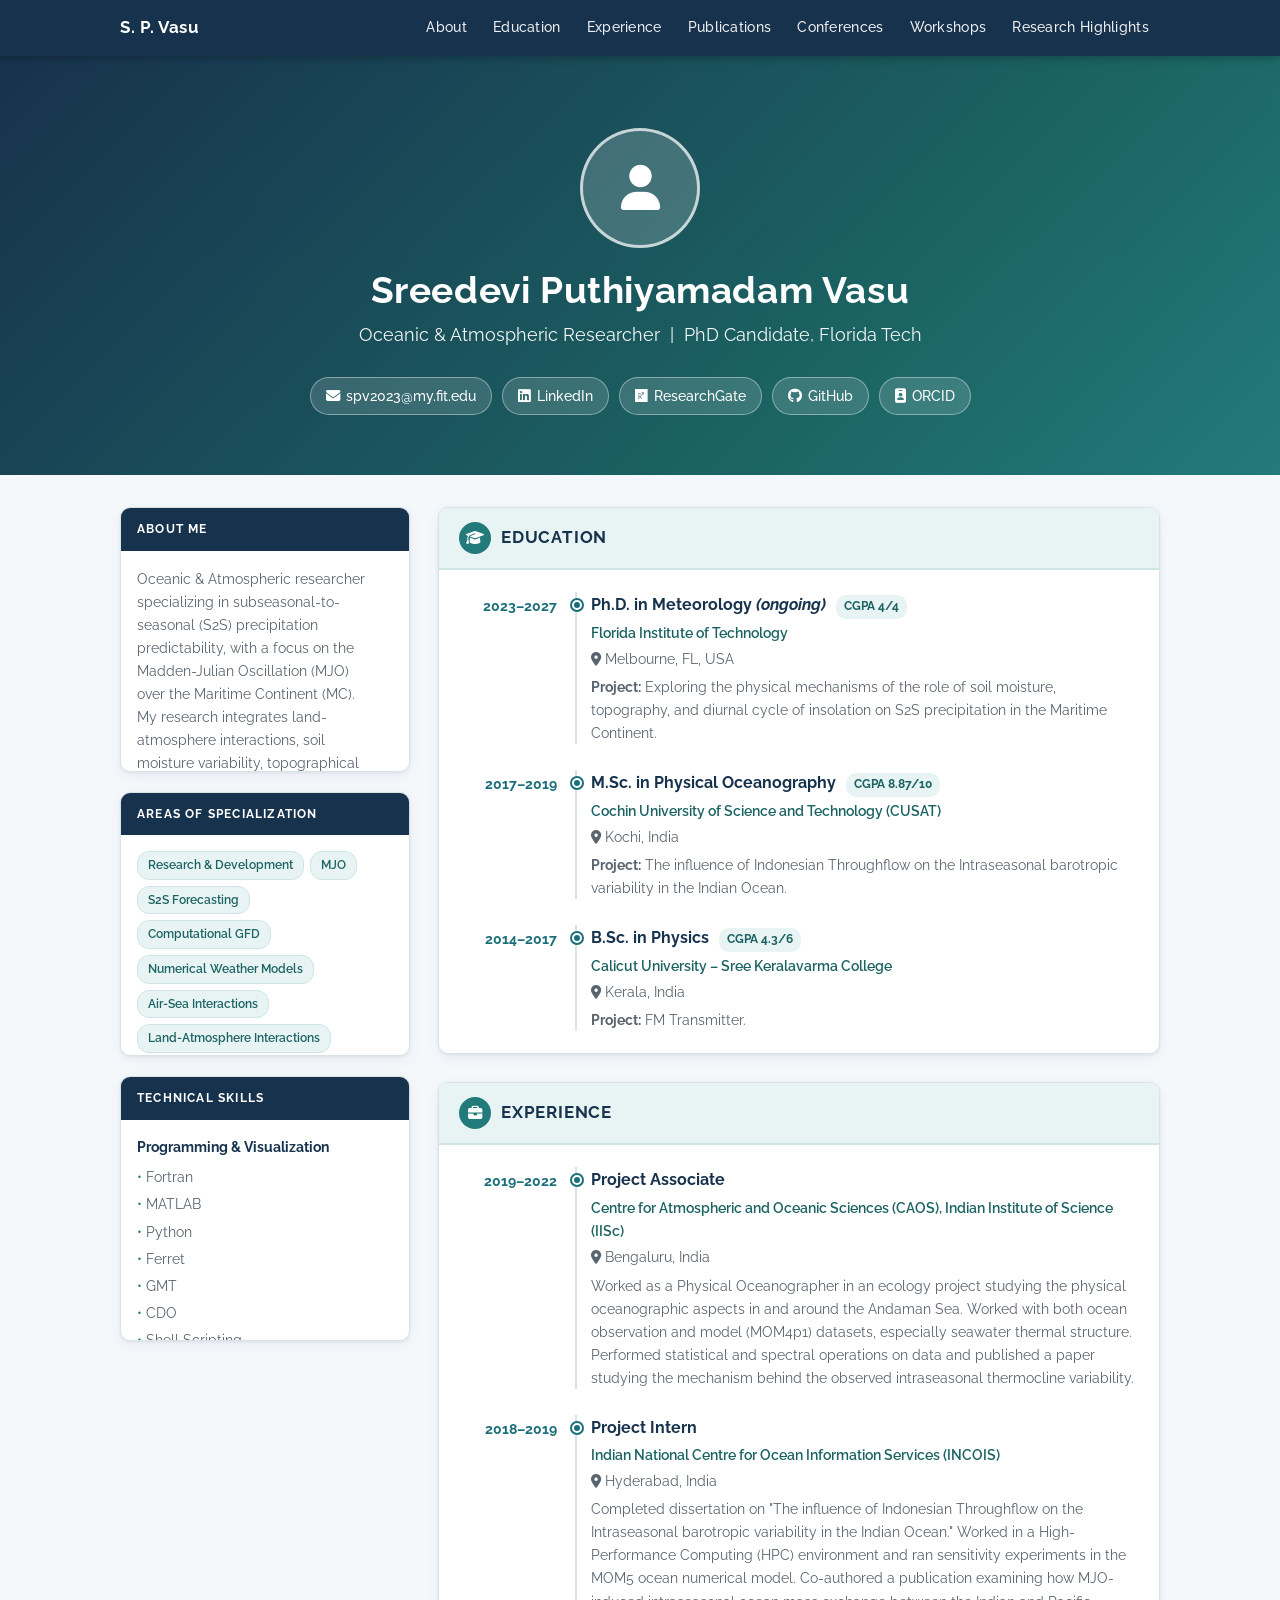
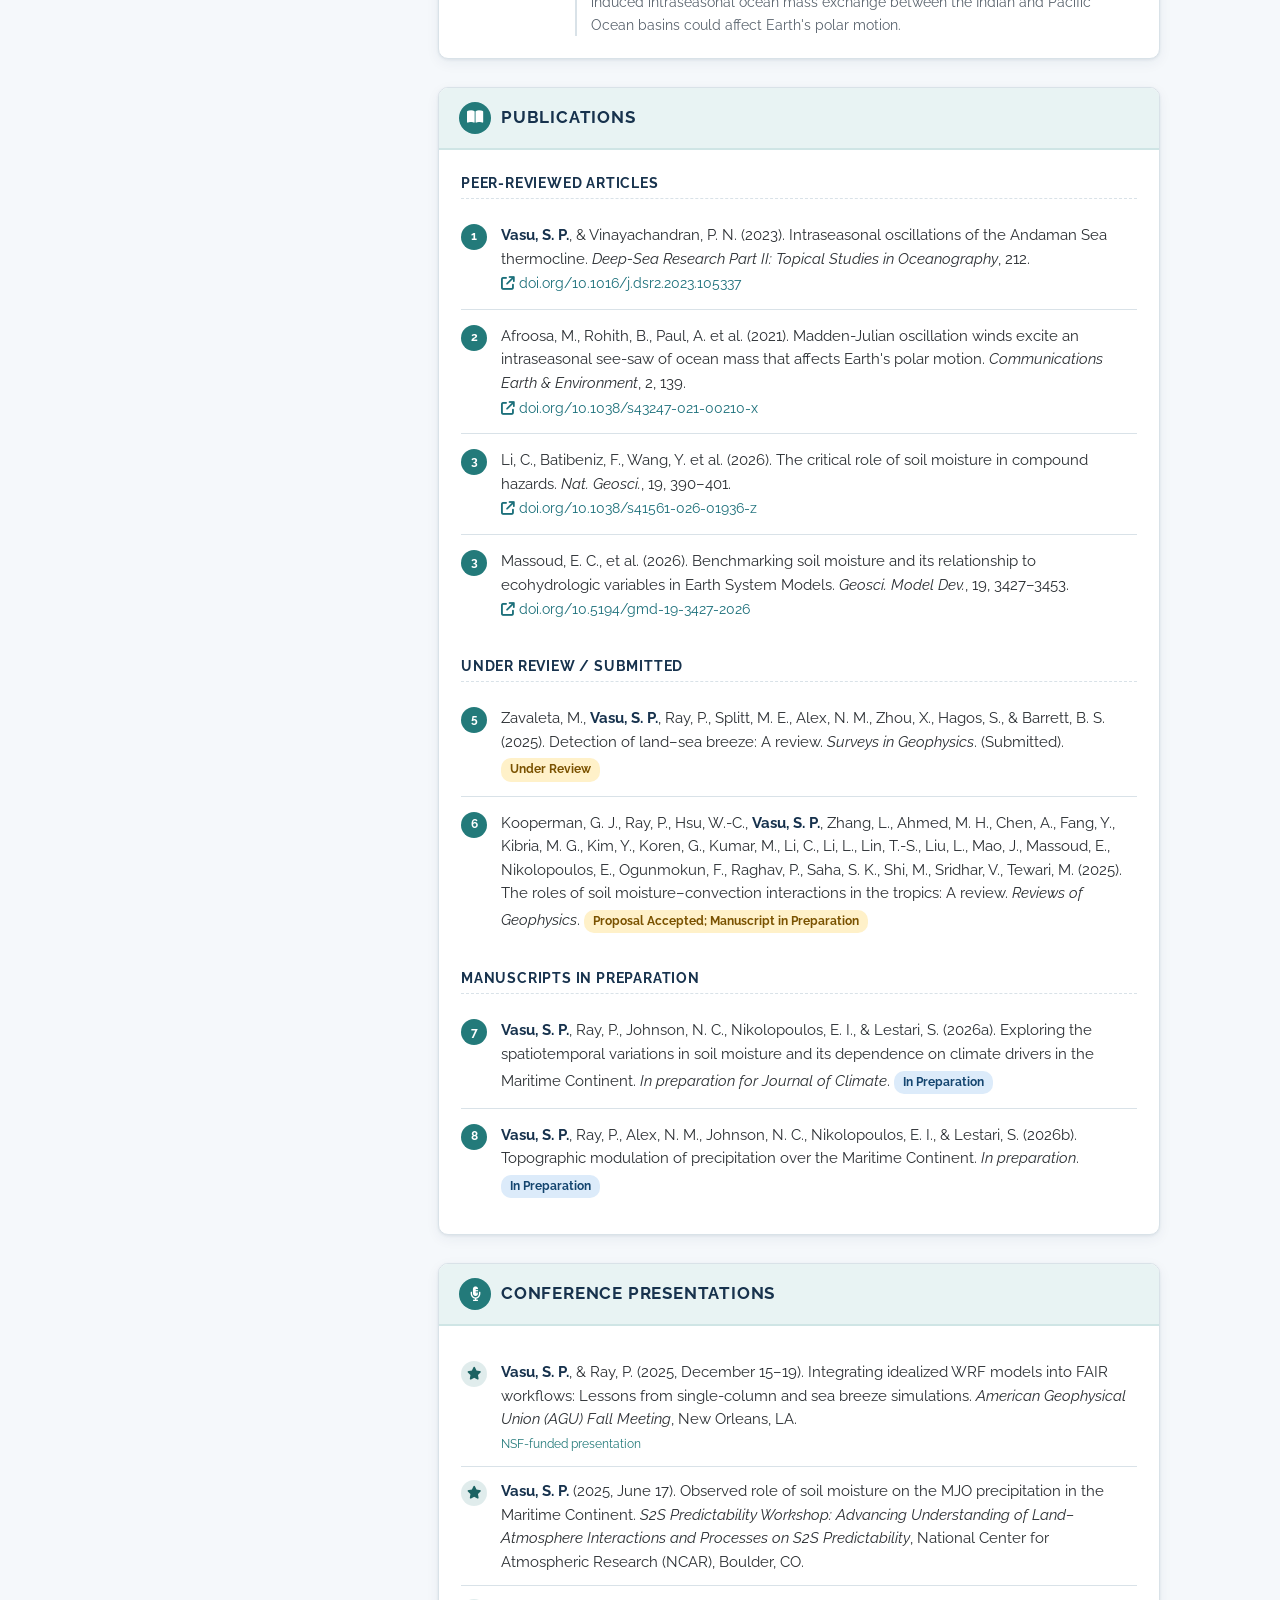
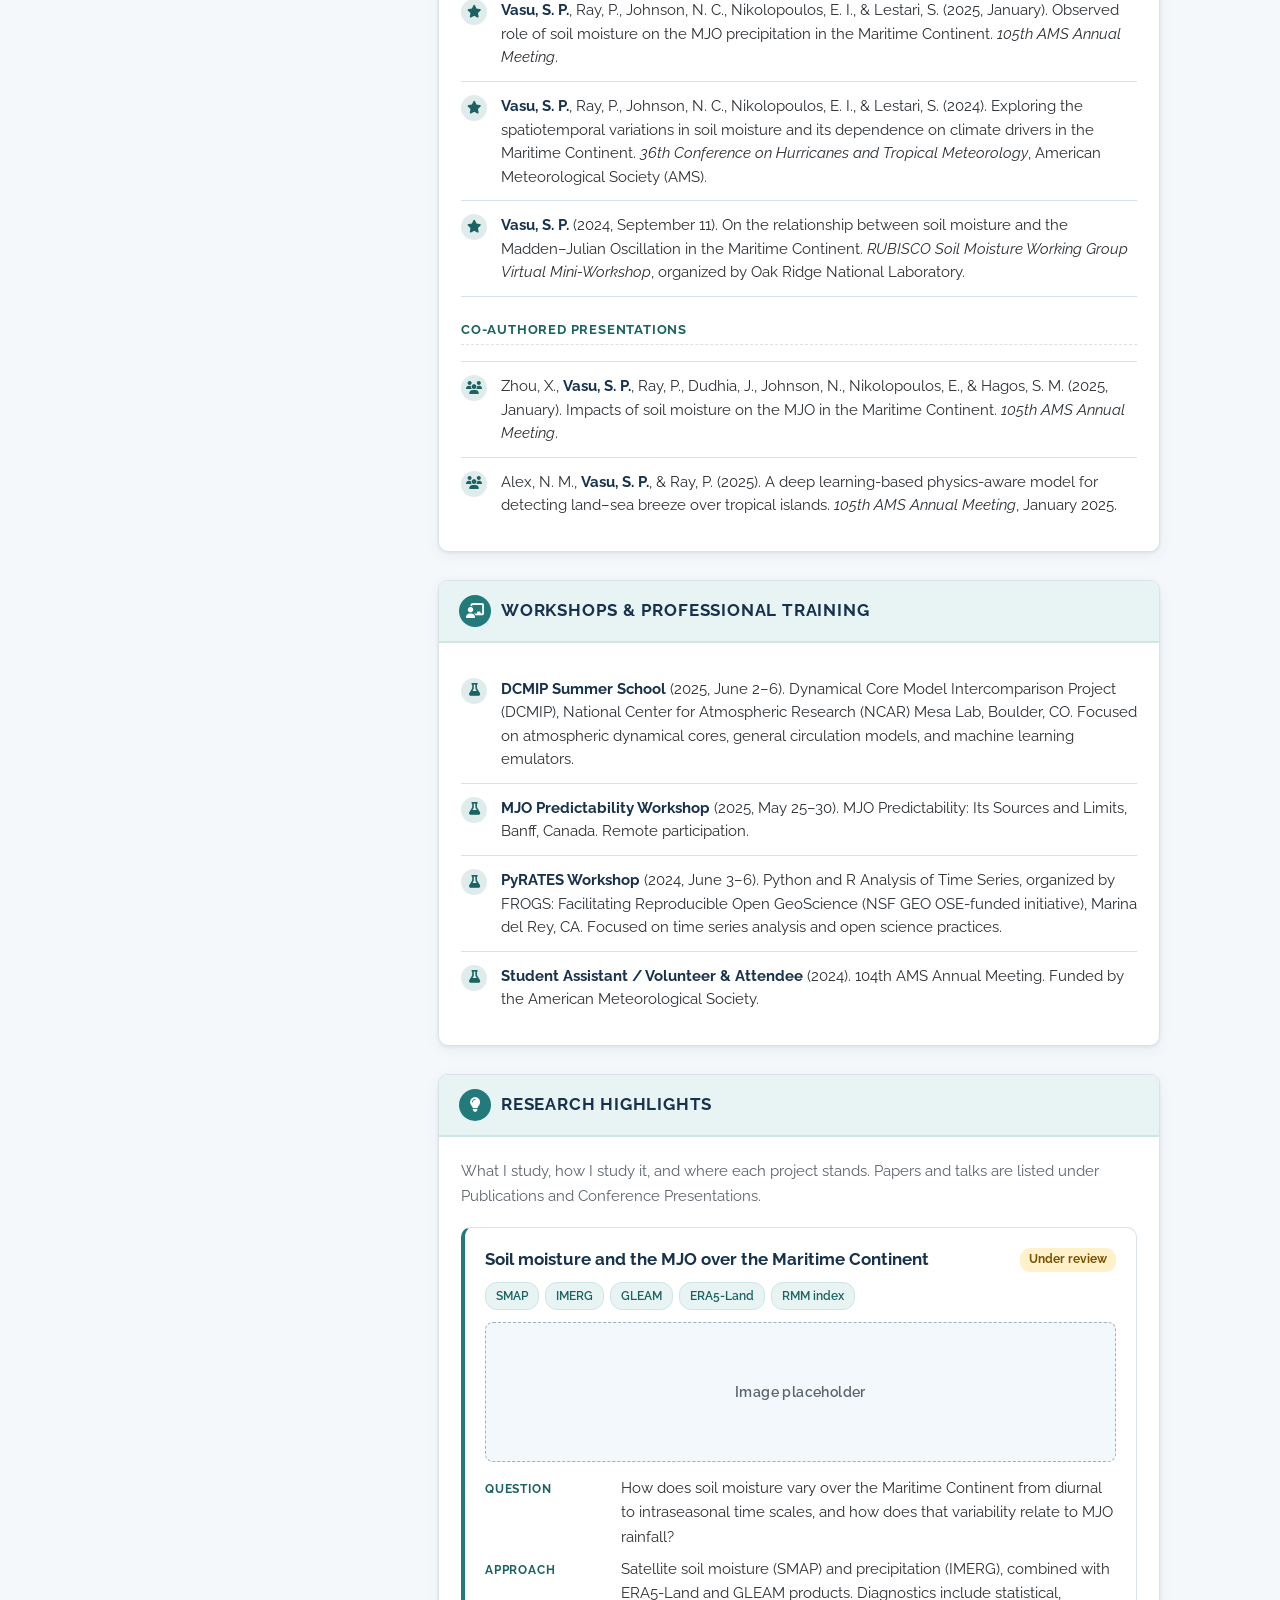
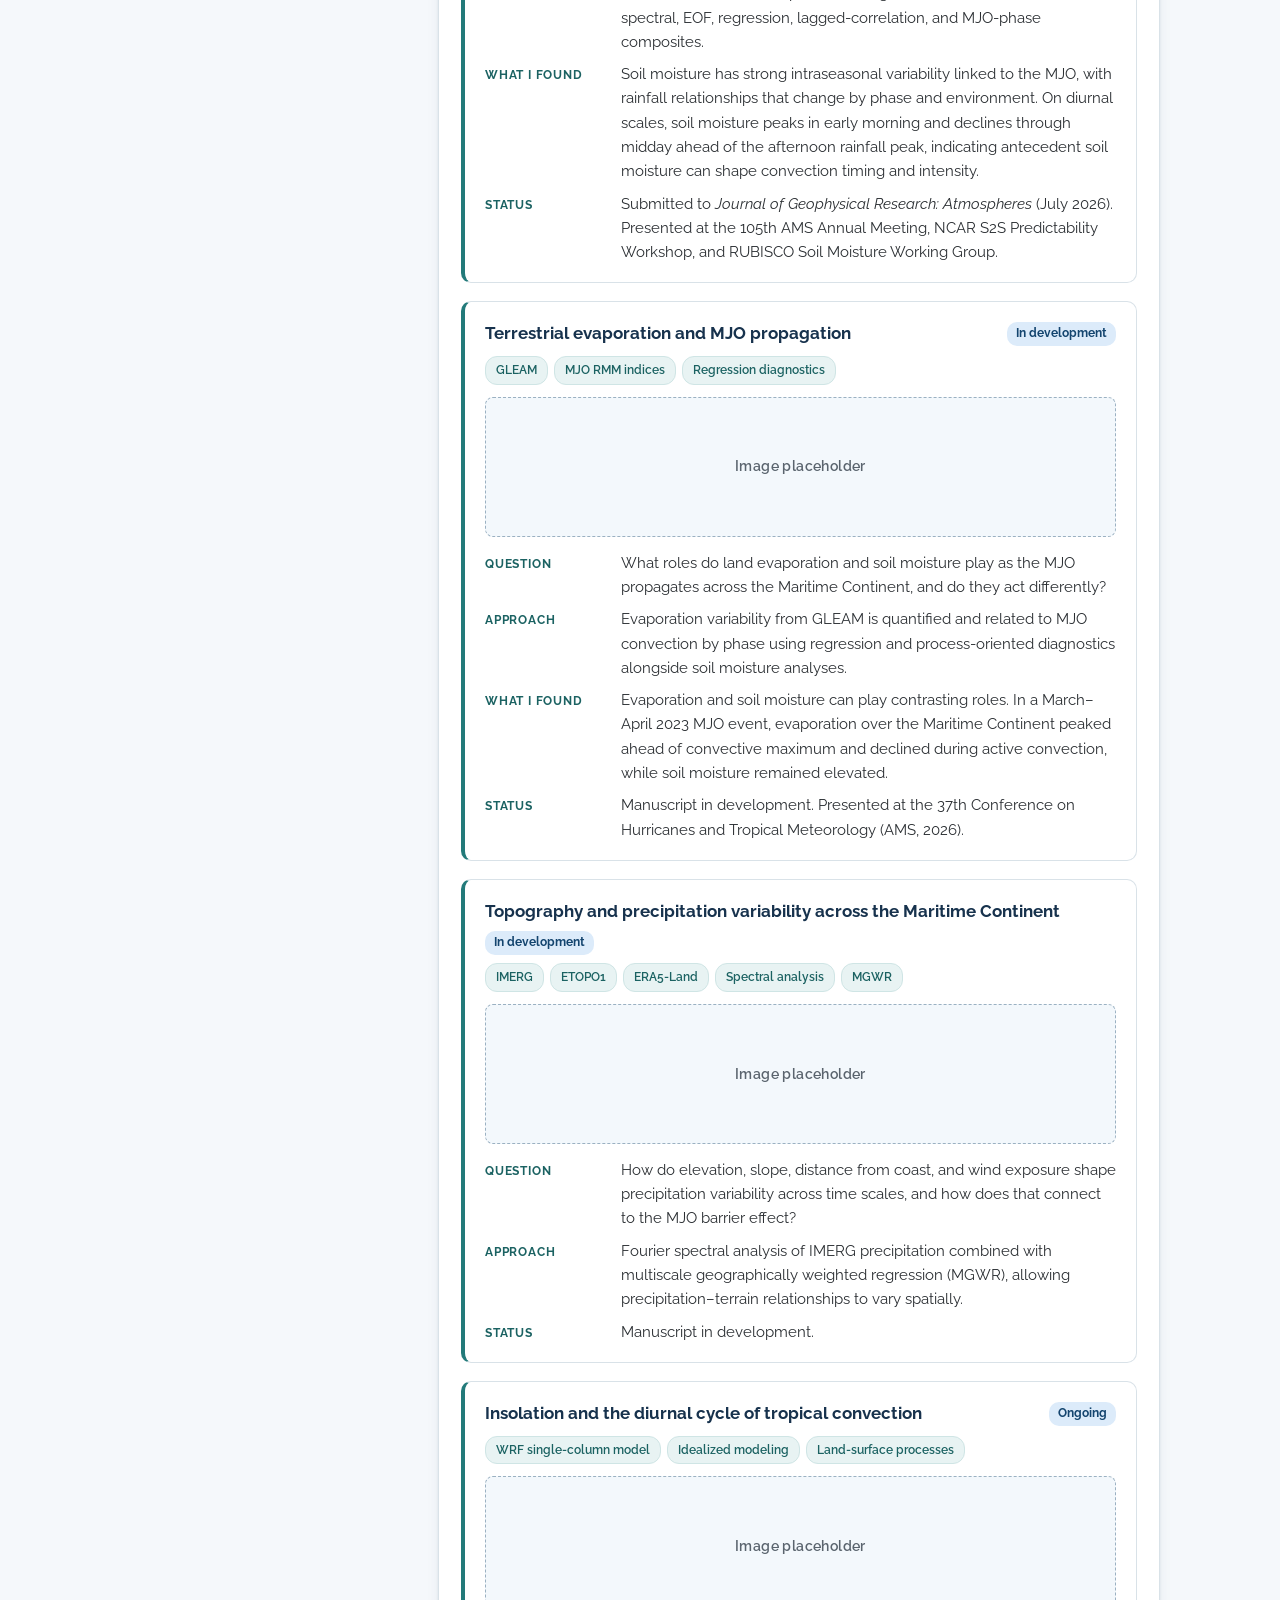
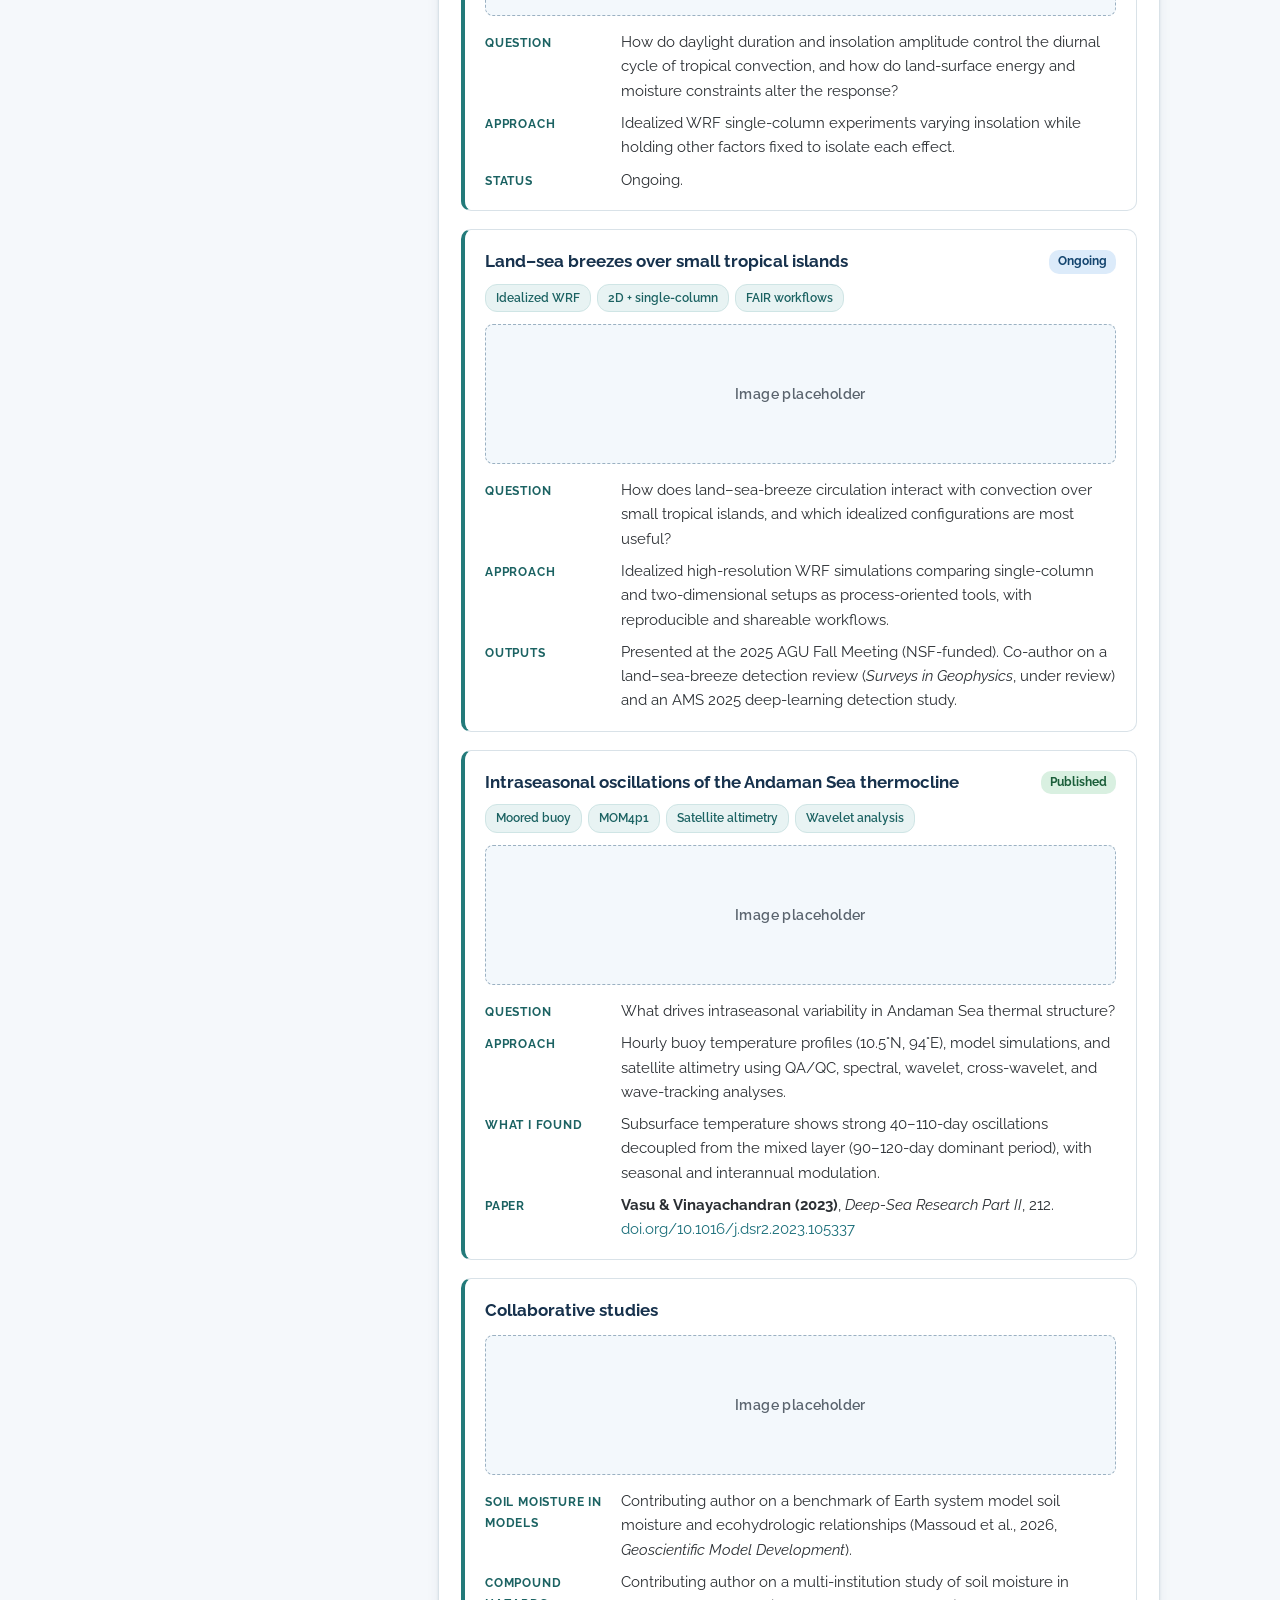
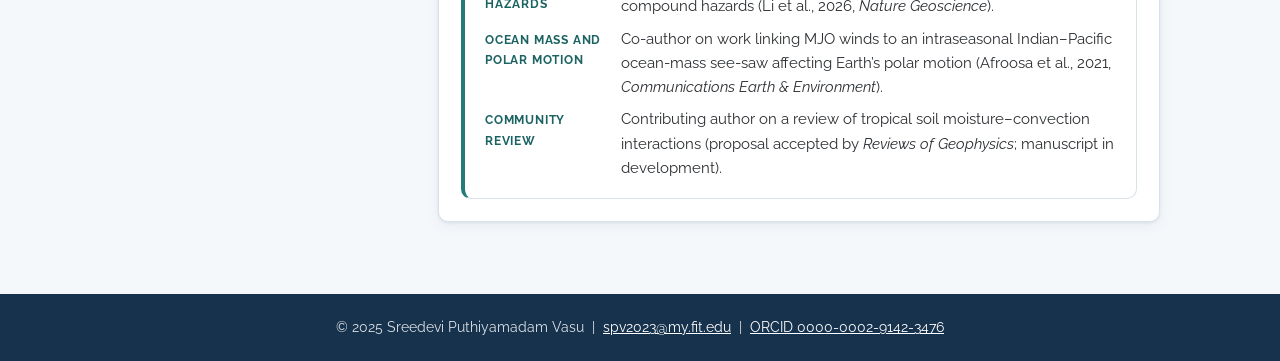
==== commit 84a9a1d6: "Hide phone numbers and remove proposed section Co-authored-by: sputhiyamadam <146156909+sputhiyamada" ====
--- a/index.html
+++ b/index.html
@@ -40,9 +40,6 @@
   <h2>Oceanic &amp; Atmospheric Researcher &nbsp;|&nbsp; PhD Candidate, Florida Tech</h2>
 
   <div class="contact-pills">
-    <a href="tel:+13213672904">
-      <span class="pill-icon"><i class="fa-solid fa-phone"></i></span>+1 321-367-2904
-    </a>
     <a href="mailto:spv2023@my.fit.edu">
       <span class="pill-icon"><i class="fa-solid fa-envelope"></i></span>spv2023@my.fit.edu
     </a>
@@ -648,19 +645,6 @@
           </dl>
         </article>
 
-        <article class="highlight">
-          <div class="highlight-head">
-            <h3>Looking ahead: terrestrial hydrological memory and S2S predictability</h3>
-            <span class="pub-badge badge-submitted">Proposed</span>
-          </div>
-          <div class="highlight-placeholder" aria-label="Placeholder for project image">Image placeholder</div>
-          <dl class="highlight-details">
-            <dt>Question</dt>
-            <dd>When does land-surface memory carry useful predictive information for subseasonal atmospheric variability, and how does it interact with oceanic memory?</dd>
-            <dt>Approach</dt>
-            <dd>CESM2 subseasonal reforecasts with land, ocean, and atmosphere component-initialization experiments, global moisture tracking, and regional simulations with water-vapor tracers over the Maritime Continent.</dd>
-          </dl>
-        </article>
       </div>
     </section>
 
@@ -678,7 +662,6 @@
             <p>Associate Professor</p>
             <p>Ocean Engineering and Marine Sciences</p>
             <p>Florida Institute of Technology, FL 32901, USA</p>
-            <p><i class="fa-solid fa-phone"></i> +1 321-674-7191</p>
             <a href="mailto:pray@fit.edu"><i class="fa-solid fa-envelope"></i> pray@fit.edu</a>
           </div>
 
@@ -686,7 +669,6 @@
             <h3><i class="fa-solid fa-user-tie"></i> Prof. P. N. Vinayachandran</h3>
             <p>Centre for Atmospheric and Oceanic Sciences (CAOS)</p>
             <p>Indian Institute of Science, Bangalore 560012, India</p>
-            <p><i class="fa-solid fa-phone"></i> +91 802-293-3065 / +91 984-574-0257</p>
             <a href="mailto:vinay@iisc.ac.in"><i class="fa-solid fa-envelope"></i> vinay@iisc.ac.in</a>
           </div>
 
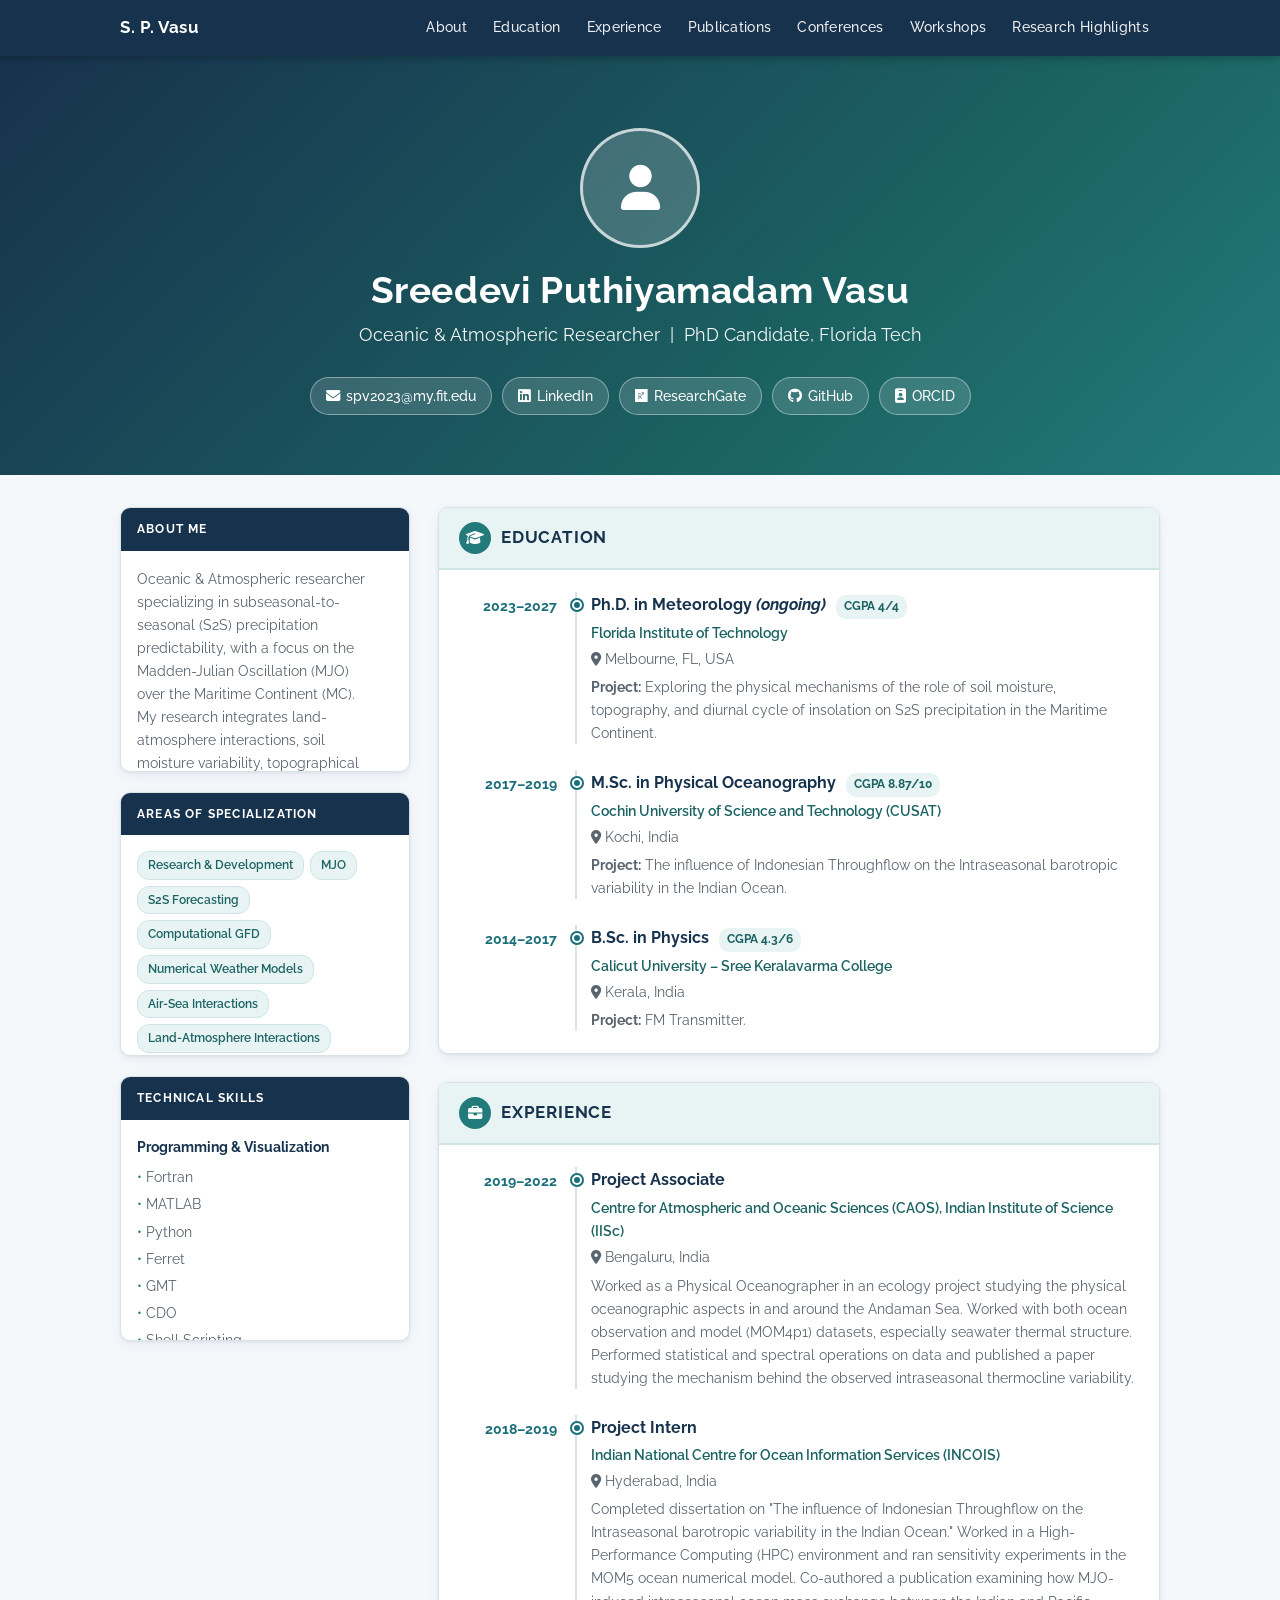
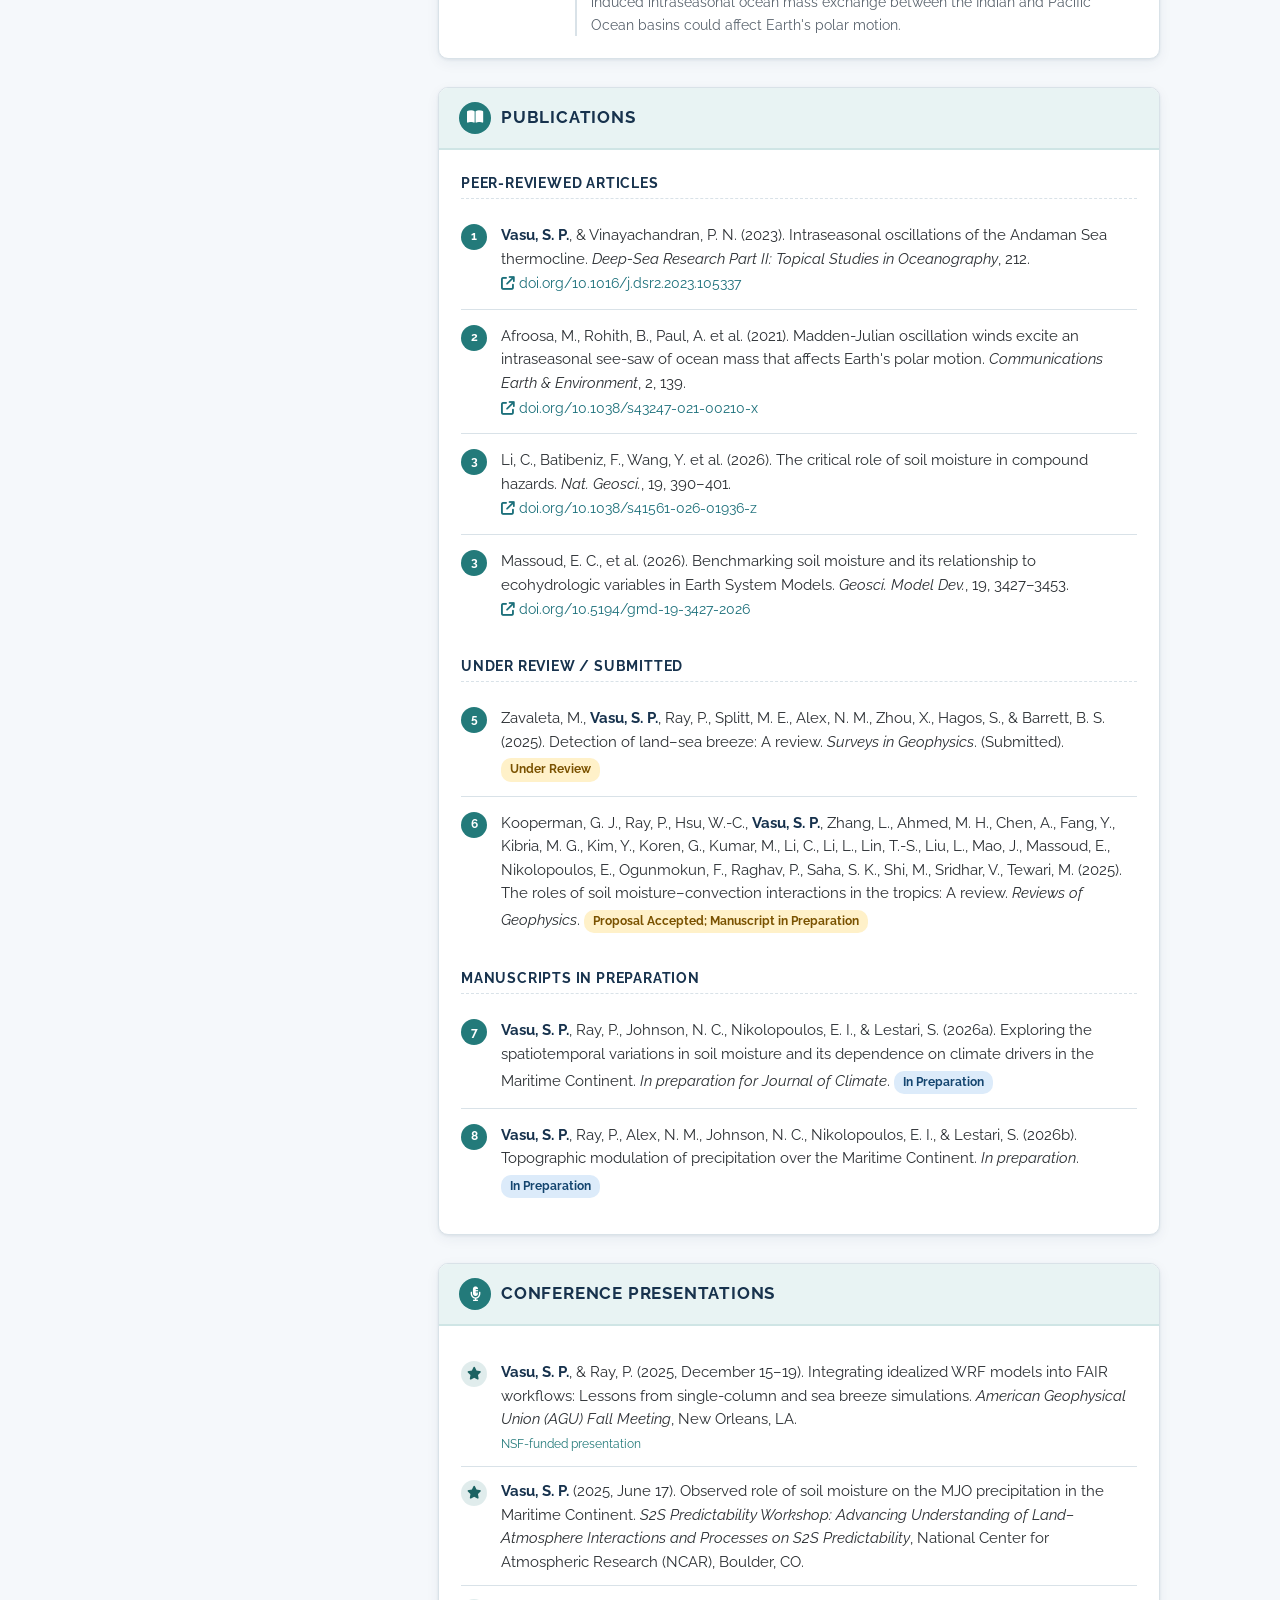
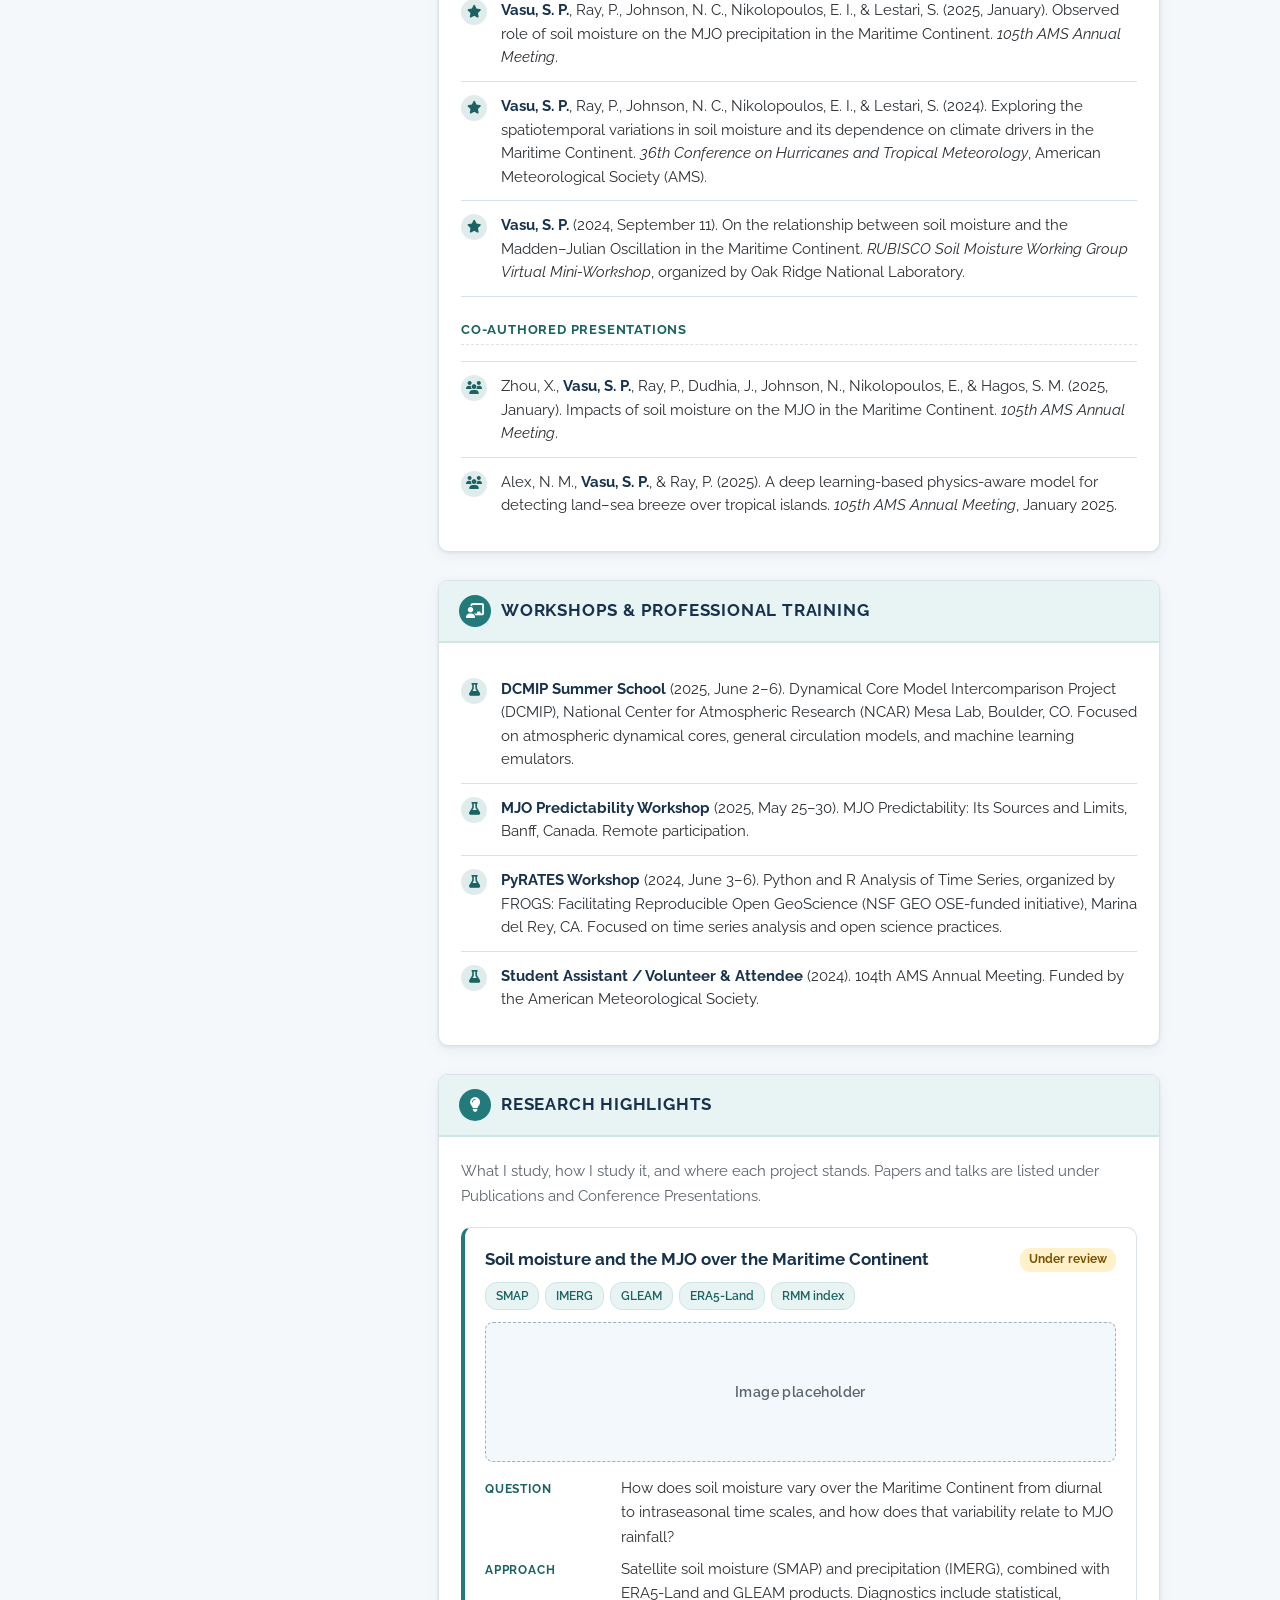
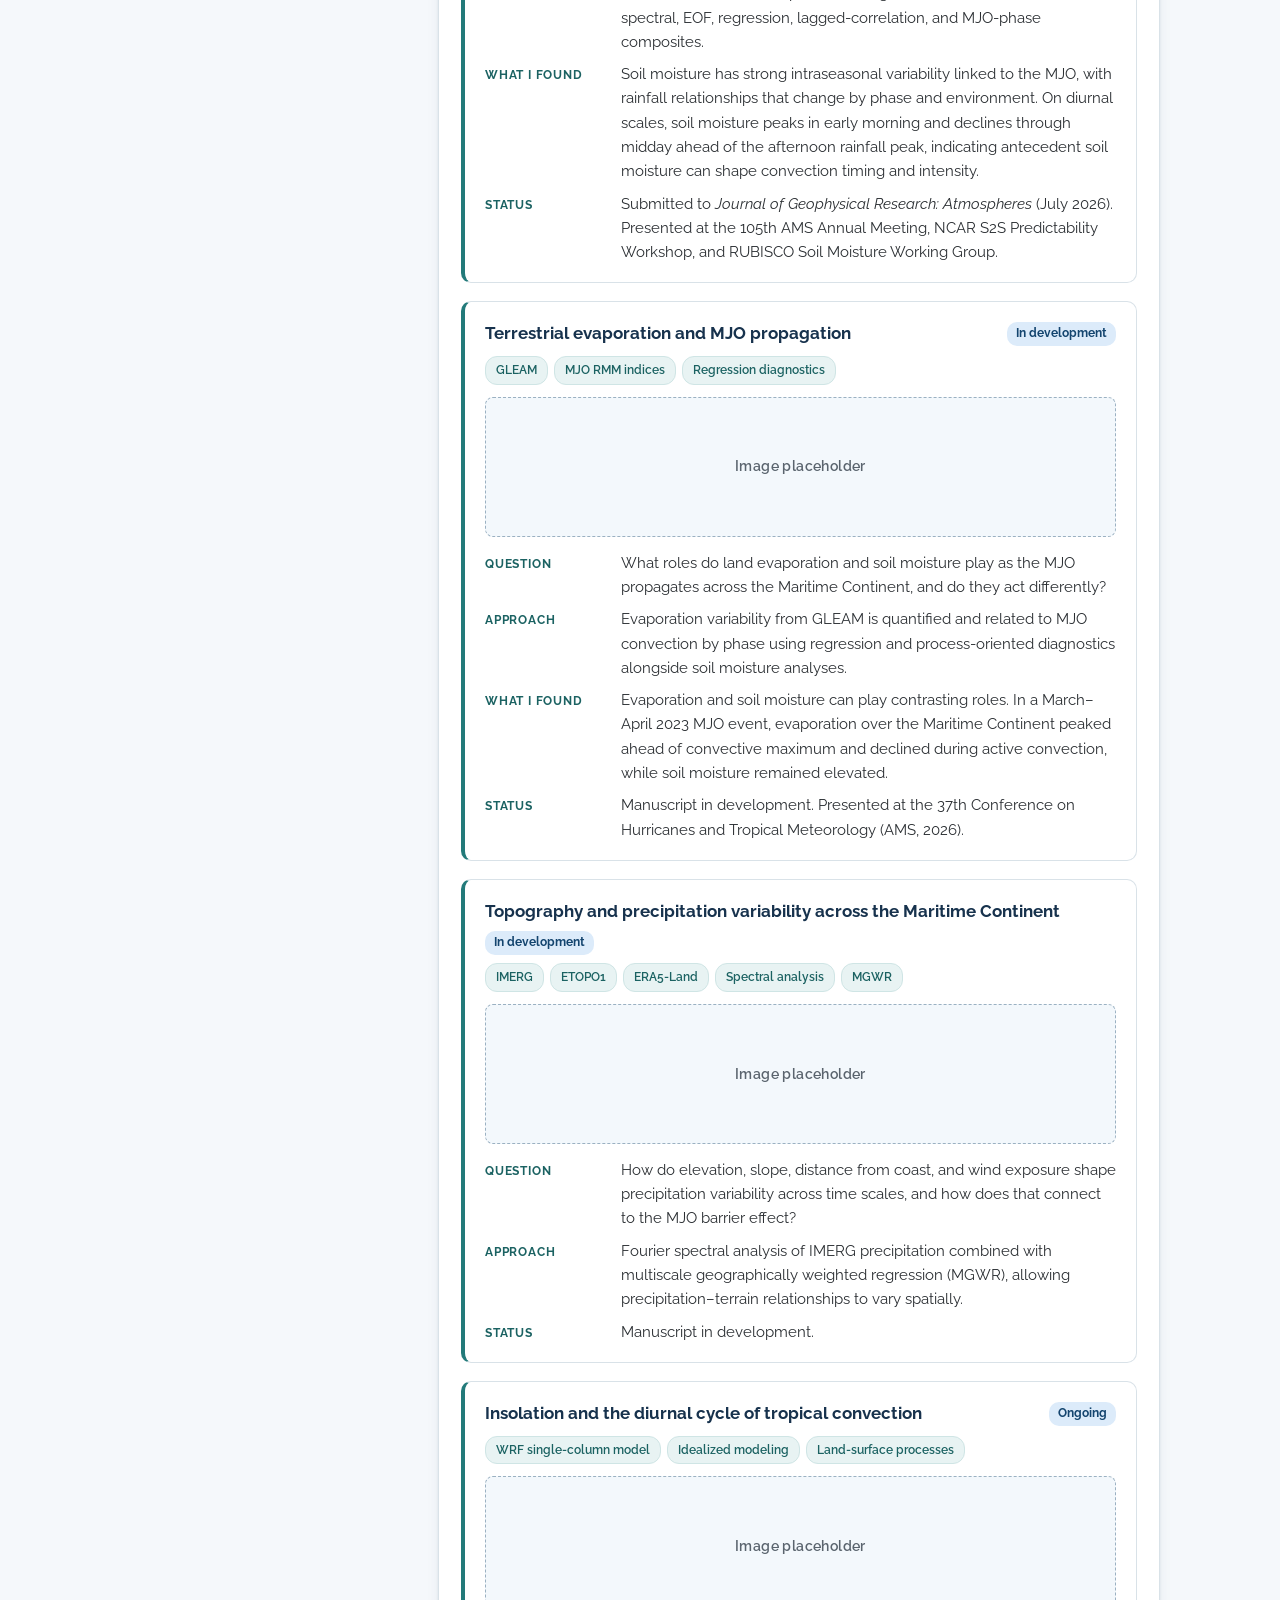
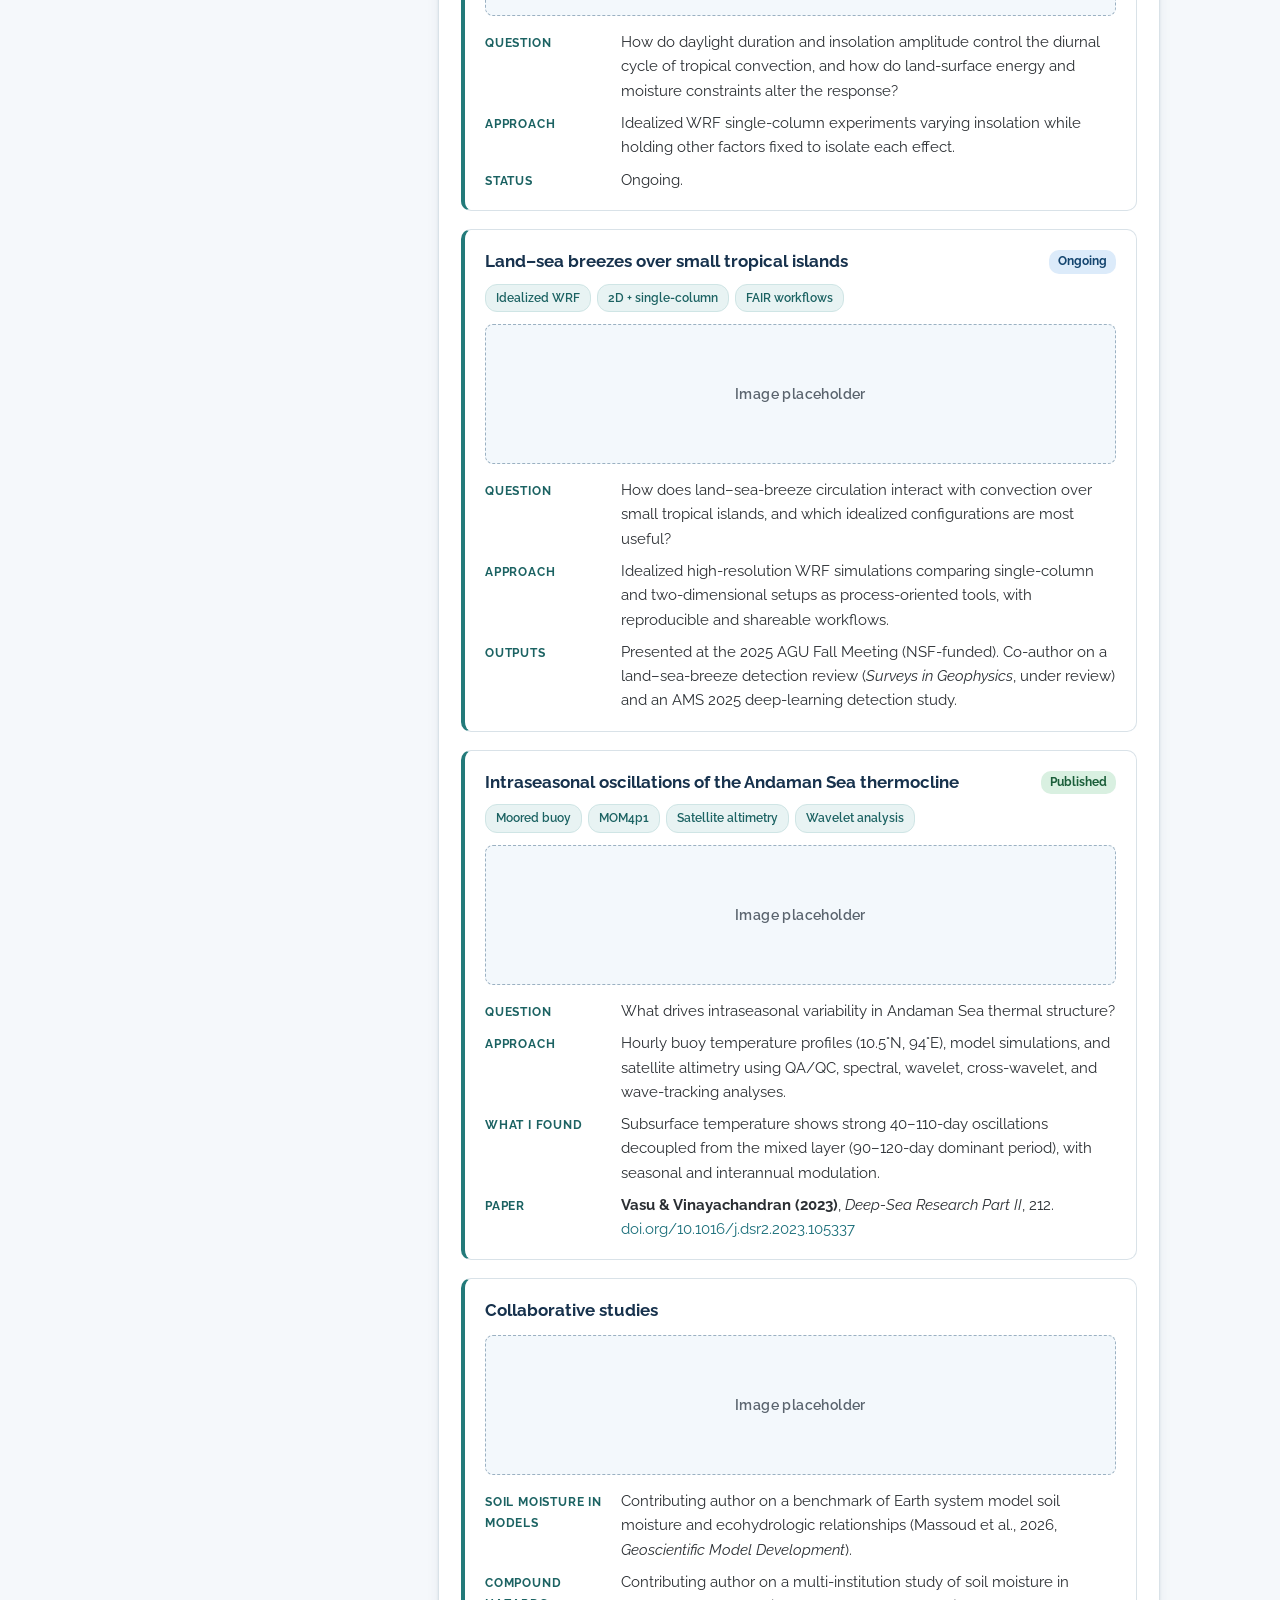
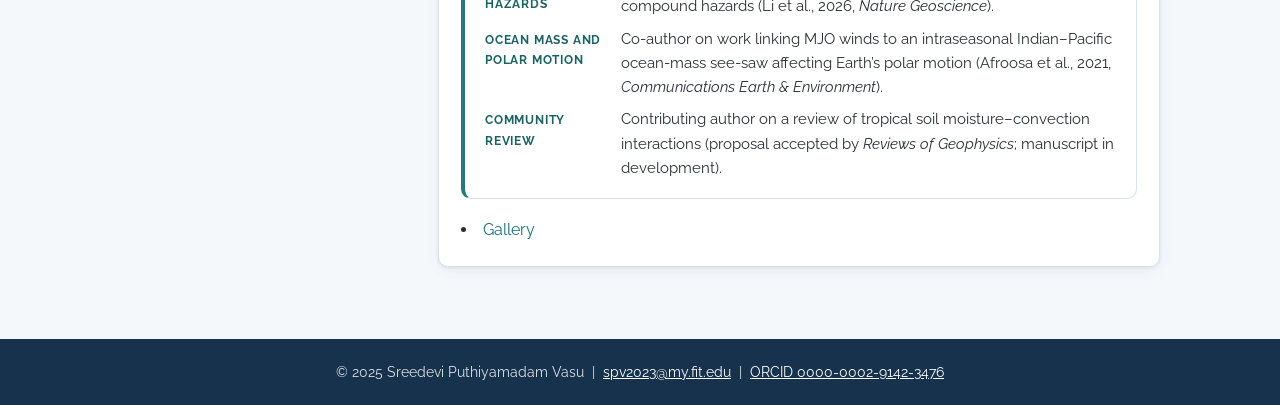
==== commit f41a5559: "Add gallery link and footer section to index.html" ====
--- a/index.html
+++ b/index.html
@@ -644,7 +644,9 @@
             <dd>Contributing author on a review of tropical soil moisture–convection interactions (proposal accepted by <em>Reviews of Geophysics</em>; manuscript in development).</dd>
           </dl>
         </article>
-
+<!-- ===================== Gallery ===================== -->  
+<li><a href="gallery.html">Gallery</a></li>
+        
       </div>
     </section>
 
@@ -678,7 +680,7 @@
 
   </main>
 </div><!-- /.layout -->
-
+  
 <!-- ===================== FOOTER ===================== -->
 <footer>
   <p>
